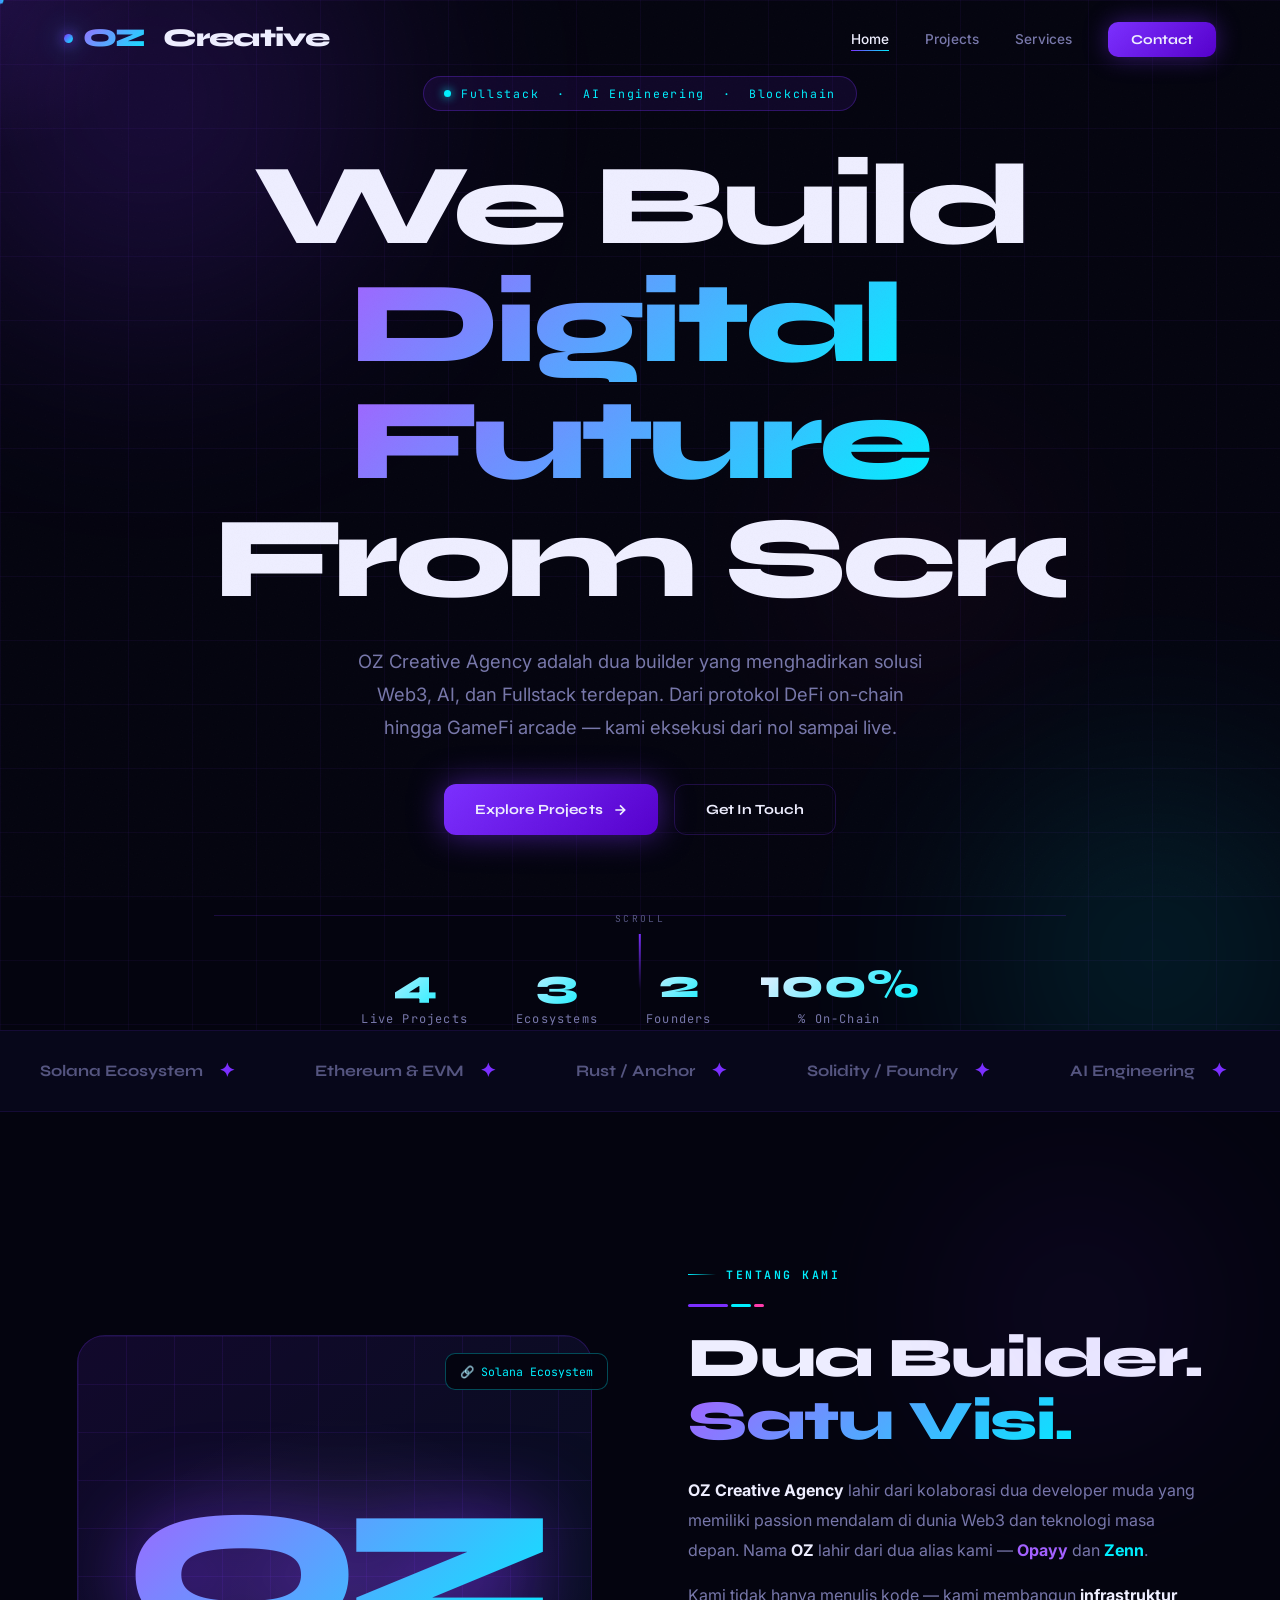
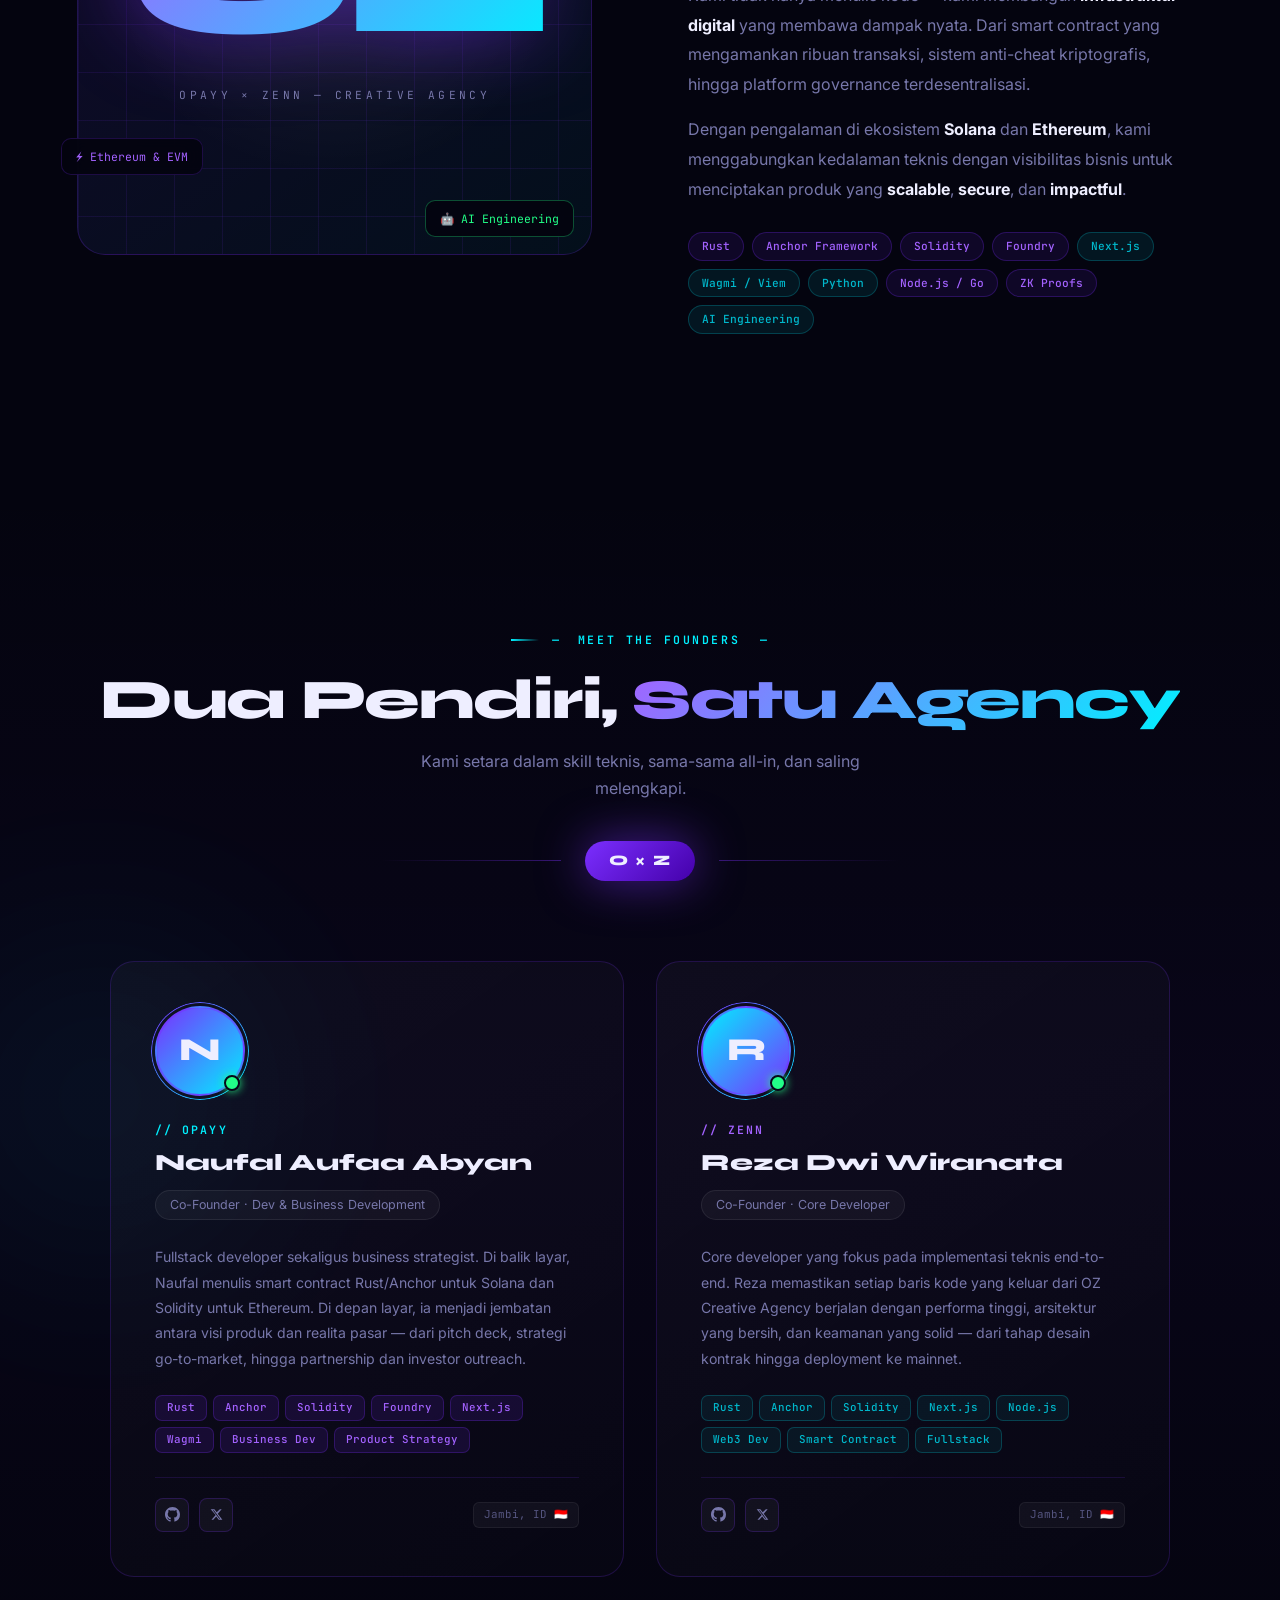
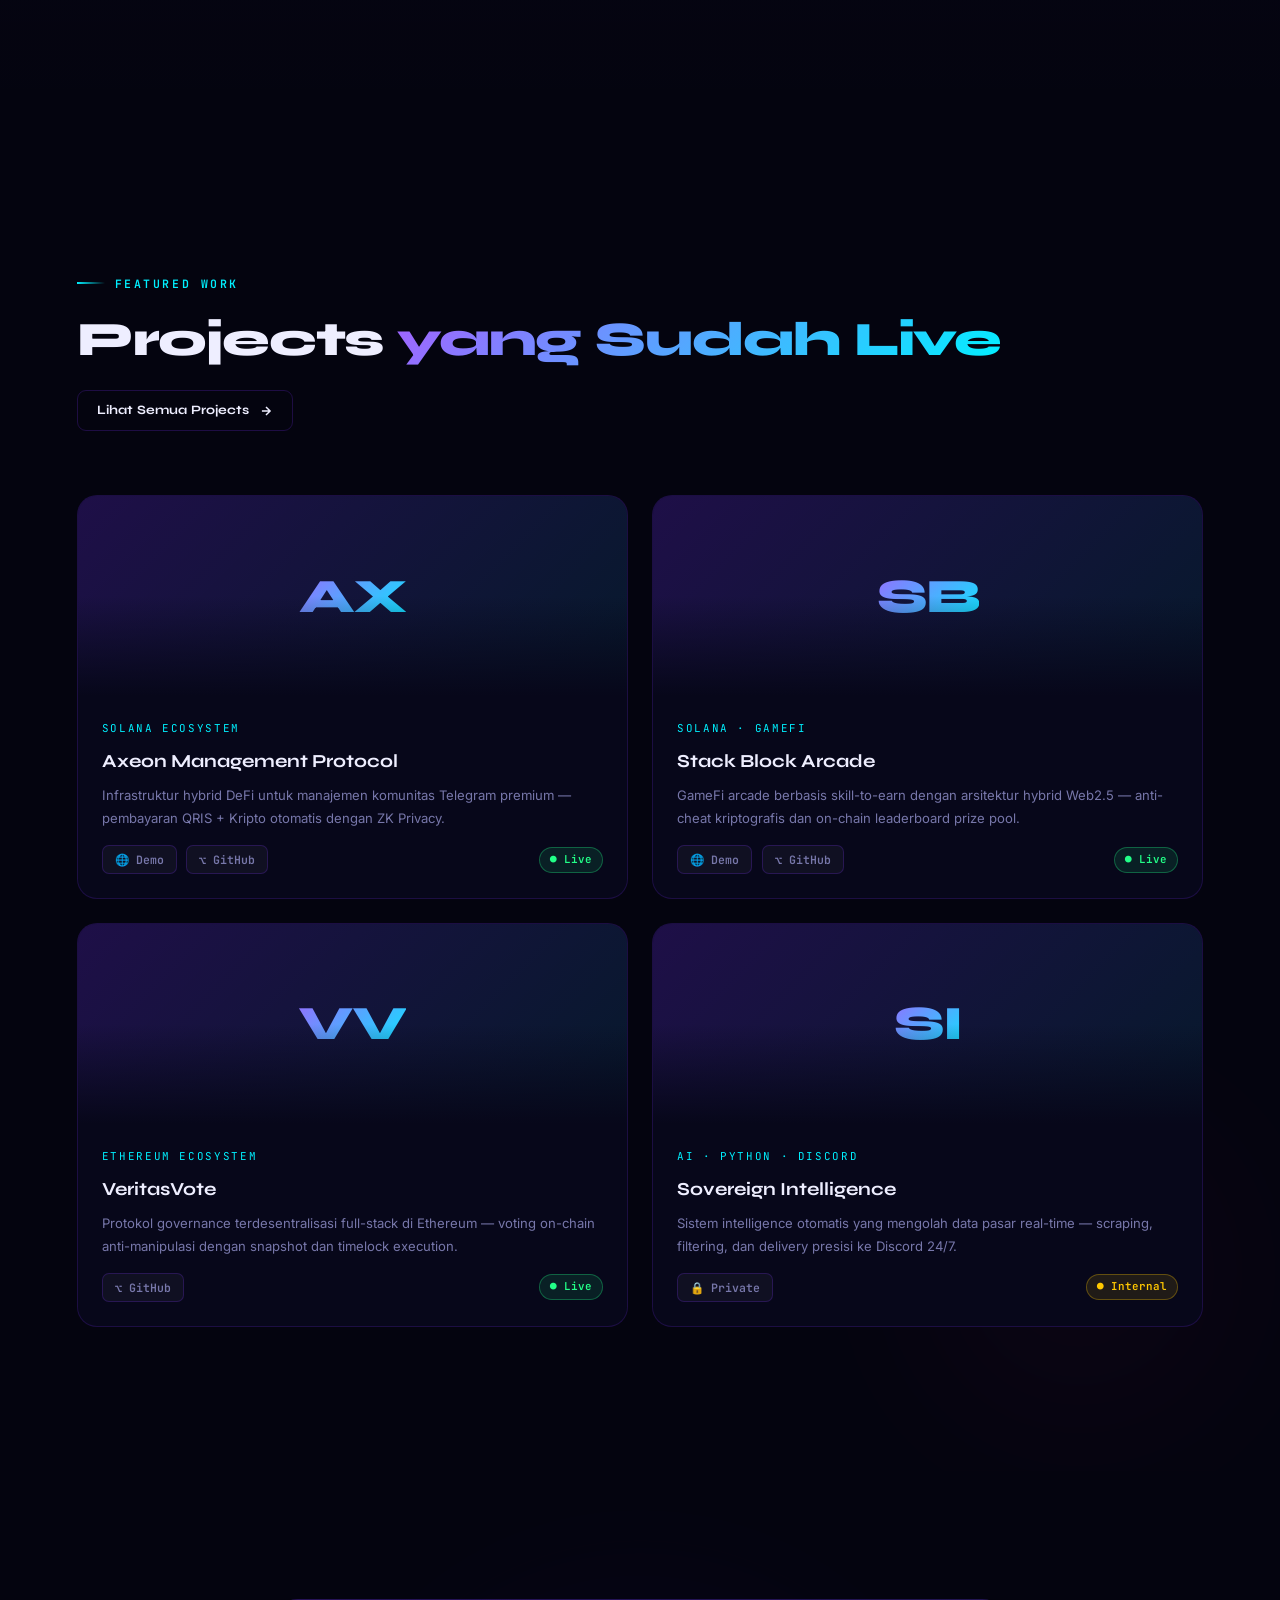
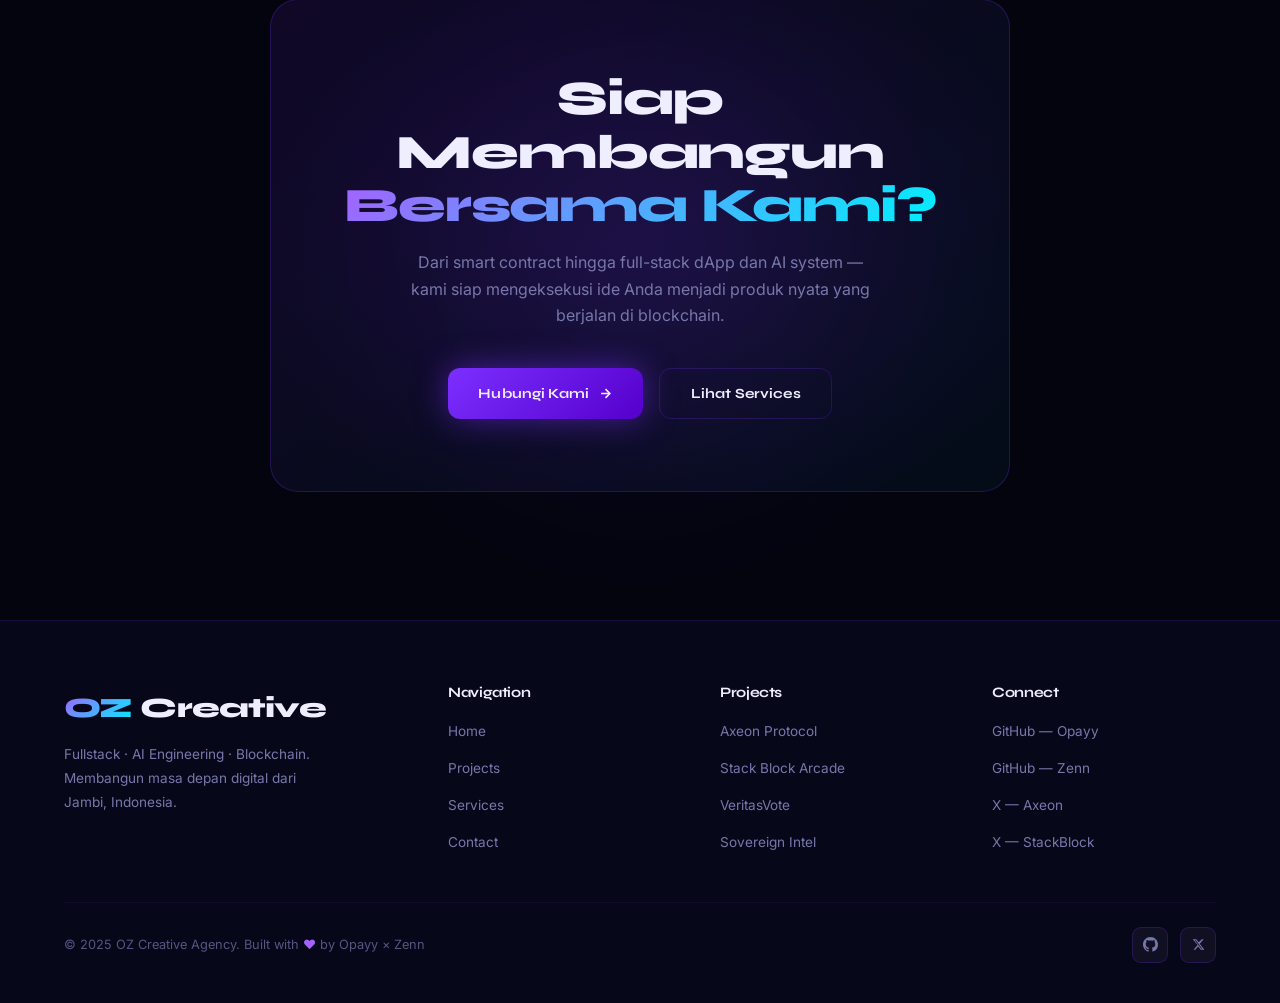
==== index.html @ 5b865c1e "First commit" ====
<!DOCTYPE html>
<html lang="id">
<head>
<meta charset="UTF-8"/>
<meta name="viewport" content="width=device-width,initial-scale=1"/>
<title>OZ Creative Agency — Fullstack · AI · Blockchain</title>
<link rel="stylesheet" href="style.css"/>
<style>
/* ═══ HERO ══════════════════════════════════════════════════ */
#hero{
  min-height:100vh;display:flex;flex-direction:column;
  align-items:center;justify-content:center;text-align:center;
  position:relative;overflow:hidden;padding-top:var(--nav-h)
}
#c-hero{position:absolute;inset:0;width:100%;height:100%;z-index:0}

.hero-eyebrow{
  display:inline-flex;align-items:center;gap:10px;
  padding:7px 20px;background:rgba(123,47,255,.1);
  border:1px solid rgba(123,47,255,.3);border-radius:100px;
  font-family:'JetBrains Mono',monospace;font-size:.72rem;color:var(--cyan);
  letter-spacing:.15em;margin-bottom:2.25rem;
  animation:fadeSlideDown .9s ease both
}
.ey-dot{width:7px;height:7px;border-radius:50%;background:var(--cyan);box-shadow:0 0 10px var(--cyan);animation:dotPulse 2s infinite}

.hero-content{position:relative;z-index:2;max-width:900px;padding:0 1.5rem}

.hero-h1{
  font-size:clamp(3.2rem,9vw,7.5rem);font-weight:800;line-height:1.02;
  letter-spacing:-.04em;margin-bottom:1.75rem
}
.h1-line{overflow:hidden;display:block}
.h1-word{display:inline-block;animation:wordUp .85s cubic-bezier(.22,1,.36,1) both}
.h1-word.d1{animation-delay:.05s}.h1-word.d2{animation-delay:.15s}
.h1-word.d3{animation-delay:.25s}.h1-word.d4{animation-delay:.35s}
.h1-word.d5{animation-delay:.45s}
@keyframes wordUp{from{transform:translateY(110%);opacity:0}to{transform:translateY(0);opacity:1}}
@keyframes fadeSlideDown{from{opacity:0;transform:translateY(-18px)}to{opacity:1;transform:translateY(0)}}

.hero-sub{
  font-size:clamp(.95rem,2vw,1.15rem);color:var(--muted);
  max-width:580px;margin:0 auto 2.5rem;line-height:1.8;
  animation:fadeUp .9s .55s ease both
}
@keyframes fadeUp{from{opacity:0;transform:translateY(20px)}to{opacity:1;transform:translateY(0)}}

.hero-actions{
  display:flex;gap:1rem;justify-content:center;flex-wrap:wrap;
  animation:fadeUp .9s .7s ease both
}

.hero-stats{
  display:flex;gap:3rem;justify-content:center;margin-top:5rem;
  padding-top:3rem;border-top:1px solid rgba(123,47,255,.2);
  animation:fadeUp .9s .85s ease both;flex-wrap:wrap
}
.hstat-n{
  font-family:'Syne',sans-serif;font-size:2.5rem;font-weight:800;
  background:linear-gradient(135deg,var(--white),var(--cyan));
  -webkit-background-clip:text;-webkit-text-fill-color:transparent;background-clip:text;
  display:block;line-height:1
}
.hstat-l{font-size:.75rem;color:var(--muted);font-family:'JetBrains Mono',monospace;letter-spacing:.1em;margin-top:.25rem}

.scroll-line{
  position:absolute;bottom:2.5rem;left:50%;transform:translateX(-50%);
  z-index:2;animation:scrollBounce 2.5s ease-in-out infinite
}
.scroll-line::before{
  content:'SCROLL';font-family:'JetBrains Mono',monospace;font-size:.6rem;
  color:var(--muted2);letter-spacing:.25em;display:block;text-align:center;margin-bottom:.5rem
}
.scroll-line span{display:block;width:1.5px;height:56px;background:linear-gradient(to bottom,var(--violet),transparent);margin:0 auto}
@keyframes scrollBounce{0%,100%{opacity:1;transform:translateX(-50%) translateY(0)}50%{opacity:.5;transform:translateX(-50%) translateY(10px)}}

/* ═══ MARQUEE ════════════════════════════════════════════════ */
#marquee{padding:1.5rem 0;overflow:hidden;border-top:1px solid rgba(123,47,255,.12);border-bottom:1px solid rgba(123,47,255,.12);background:var(--bg2)}
.marquee-track{display:flex;gap:0;width:max-content;animation:marqueeScroll 28s linear infinite}
.marquee-item{
  display:flex;align-items:center;gap:1rem;padding:0 2.5rem;
  font-family:'Syne',sans-serif;font-weight:700;font-size:1rem;
  color:var(--muted2);white-space:nowrap;transition:color .3s
}
.marquee-item:hover{color:var(--white)}
.marquee-sep{color:var(--violet);font-size:1.2rem}
@keyframes marqueeScroll{to{transform:translateX(-50%)}}

/* ═══ ABOUT ══════════════════════════════════════════════════ */
#about{padding:9rem 6%;position:relative;overflow:hidden}
.about-grid{display:grid;grid-template-columns:1fr 1fr;gap:6rem;align-items:center}

.about-visual-wrap{position:relative;height:520px}
.about-card-3d{
  width:100%;height:100%;border-radius:28px;
  background:linear-gradient(145deg,rgba(123,47,255,.12),rgba(0,240,255,.05));
  border:1px solid var(--glass-b);position:relative;overflow:hidden;
  transition:transform .08s linear;will-change:transform;
  display:flex;align-items:center;justify-content:center;flex-direction:column;gap:1.5rem
}
.ac3-grid{
  position:absolute;inset:0;
  background-image:linear-gradient(rgba(123,47,255,.1) 1px,transparent 1px),linear-gradient(90deg,rgba(123,47,255,.1) 1px,transparent 1px);
  background-size:48px 48px
}
.ac3-glare{
  position:absolute;inset:0;background:radial-gradient(ellipse 60% 50% at var(--mx,50%) var(--my,50%),rgba(255,255,255,.06),transparent 70%);
  transition:background .05s;pointer-events:none
}
.ac3-oz{
  font-family:'Syne',sans-serif;font-weight:800;
  font-size:clamp(7rem,14vw,11rem);letter-spacing:-.06em;line-height:1;
  background:linear-gradient(135deg,var(--violet-light),var(--cyan));
  -webkit-background-clip:text;-webkit-text-fill-color:transparent;background-clip:text;
  filter:drop-shadow(0 0 40px rgba(123,47,255,.6));
  animation:ozGlow 4s ease-in-out infinite;position:relative;z-index:1
}
@keyframes ozGlow{0%,100%{filter:drop-shadow(0 0 30px rgba(123,47,255,.5))}50%{filter:drop-shadow(0 0 60px rgba(0,240,255,.7))}}
.ac3-tag{
  font-family:'JetBrains Mono',monospace;font-size:.7rem;
  color:var(--muted);letter-spacing:.3em;text-transform:uppercase;z-index:1
}
.fl-badge{
  position:absolute;padding:8px 14px;border-radius:10px;
  background:rgba(4,4,15,.9);border:1px solid var(--glass-b);
  font-family:'JetBrains Mono',monospace;font-size:.72rem;
  white-space:nowrap;backdrop-filter:blur(10px)
}
.fl-badge.b1{top:18px;right:-16px;color:var(--cyan);border-color:rgba(0,240,255,.3);animation:fl 5s ease-in-out infinite}
.fl-badge.b2{bottom:80px;left:-16px;color:var(--violet-light);animation:fl 5s 1.5s ease-in-out infinite}
.fl-badge.b3{bottom:18px;right:18px;color:#22ff88;border-color:rgba(34,255,136,.3);animation:fl 5s .75s ease-in-out infinite}
@keyframes fl{0%,100%{transform:translateY(0)}50%{transform:translateY(-12px)}}

.about-text .about-accent{
  display:flex;gap:3px;margin-bottom:1.25rem
}
.about-accent span{display:block;height:3px;border-radius:2px}
.about-accent span:nth-child(1){width:40px;background:var(--violet)}
.about-accent span:nth-child(2){width:20px;background:var(--cyan)}
.about-accent span:nth-child(3){width:10px;background:var(--pink)}

.about-text h2{font-size:clamp(2.2rem,4.5vw,3.5rem);font-weight:800;margin-bottom:1.5rem}
.about-text p{color:var(--muted);line-height:1.85;margin-bottom:1rem}
.about-text p strong{color:var(--white)}
.about-stack{display:flex;flex-wrap:wrap;gap:8px;margin-top:1.75rem}

/* ═══ FOUNDERS ══════════════════════════════════════════════ */
#founders{
  padding:9rem 6%;background:linear-gradient(180deg,transparent,rgba(123,47,255,.04),transparent);
  position:relative;overflow:hidden
}
.founders-head{text-align:center;margin-bottom:5rem}
.founders-head h2{font-size:clamp(2.2rem,4.5vw,3.5rem);font-weight:800;margin-bottom:1rem}
.founders-head p{color:var(--muted);max-width:480px;margin:0 auto}
.oz-divider{
  display:flex;align-items:center;gap:1.5rem;justify-content:center;margin:2.5rem 0
}
.oz-line{flex:1;max-width:180px;height:1px;background:linear-gradient(90deg,transparent,rgba(123,47,255,.4))}
.oz-line.r{background:linear-gradient(90deg,rgba(123,47,255,.4),transparent)}
.oz-pill{
  padding:8px 24px;border-radius:100px;
  background:linear-gradient(135deg,var(--violet),#4400aa);
  font-family:'Syne',sans-serif;font-weight:800;font-size:.9rem;
  letter-spacing:.12em;box-shadow:var(--glow-v)
}

.founders-grid{display:grid;grid-template-columns:1fr 1fr;gap:2rem;max-width:1060px;margin:0 auto}

.fc{
  border-radius:24px;padding:2.75rem;position:relative;overflow:hidden;
  background:linear-gradient(145deg,rgba(255,255,255,.03),rgba(255,255,255,.01));
  border:1px solid rgba(123,47,255,.2);transition:all .5s cubic-bezier(.22,1,.36,1)
}
.fc::before{
  content:'';position:absolute;inset:0;
  background:linear-gradient(135deg,rgba(123,47,255,.12),transparent 60%);
  opacity:0;transition:opacity .5s
}
.fc:hover::before{opacity:1}
.fc:hover{border-color:var(--violet-light);transform:translateY(-8px);box-shadow:var(--glow-v),0 24px 60px rgba(0,0,0,.4)}
.fc.c2::before{background:linear-gradient(135deg,rgba(0,240,255,.08),transparent 60%)}
.fc.c2:hover{border-color:var(--cyan);box-shadow:var(--glow-c),0 24px 60px rgba(0,0,0,.4)}

/* PHOTO SLOT */
.fc-photo{
  width:90px;height:90px;border-radius:50%;margin-bottom:1.5rem;
  position:relative;flex-shrink:0
}
.fc-photo img{
  width:100%;height:100%;object-fit:cover;border-radius:50%;
  border:2.5px solid rgba(123,47,255,.5);display:block
}
.fc-photo-fallback{
  width:100%;height:100%;border-radius:50%;
  background:linear-gradient(135deg,var(--violet),var(--cyan));
  display:flex;align-items:center;justify-content:center;
  font-family:'Syne',sans-serif;font-size:2rem;font-weight:800;
  border:2.5px solid rgba(123,47,255,.5)
}
.fc.c2 .fc-photo-fallback{background:linear-gradient(135deg,var(--cyan),var(--violet))}
.fc-photo-ring{
  position:absolute;inset:-4px;border-radius:50%;
  border:1.5px solid transparent;
  background:linear-gradient(135deg,var(--violet),var(--cyan)) border-box;
  -webkit-mask:linear-gradient(#fff 0 0) padding-box,linear-gradient(#fff 0 0);
  -webkit-mask-composite:destination-out;mask-composite:exclude;
  animation:ringRotate 4s linear infinite
}
@keyframes ringRotate{to{transform:rotate(360deg)}}
.fc-online{
  position:absolute;bottom:5px;right:5px;width:16px;height:16px;
  border-radius:50%;background:#22ff88;border:2.5px solid var(--bg2);
  box-shadow:0 0 10px #22ff88
}

.fc-handle{
  font-family:'JetBrains Mono',monospace;font-size:.72rem;font-weight:600;
  color:var(--cyan);letter-spacing:.18em;text-transform:uppercase;margin-bottom:.3rem
}
.fc.c2 .fc-handle{color:var(--violet-light)}
.fc-name{font-family:'Syne',sans-serif;font-weight:800;font-size:1.45rem;margin-bottom:.5rem}
.fc-role{
  display:inline-block;font-size:.78rem;color:var(--muted);
  padding:4px 14px;background:rgba(255,255,255,.04);
  border:1px solid rgba(255,255,255,.08);border-radius:100px;margin-bottom:1.5rem
}
.fc-bio{color:var(--muted);font-size:.88rem;line-height:1.8;margin-bottom:1.5rem}

.fc-skills{display:flex;flex-wrap:wrap;gap:6px;margin-bottom:1.5rem}
.fskill{
  padding:3px 11px;border-radius:7px;
  font-family:'JetBrains Mono',monospace;font-size:.68rem;font-weight:500;
  background:rgba(123,47,255,.12);border:1px solid rgba(123,47,255,.25);color:var(--violet-light)
}
.fc.c2 .fskill{background:rgba(0,240,255,.06);border-color:rgba(0,240,255,.2);color:var(--cyan-dim)}

.fc-hr{height:1px;background:rgba(123,47,255,.15);margin:.25rem 0 1.25rem}
.fc-footer{display:flex;justify-content:space-between;align-items:center}
.fc-socials{display:flex;gap:.65rem}
.fc-soc{
  width:34px;height:34px;border-radius:8px;
  display:flex;align-items:center;justify-content:center;
  background:var(--glass);border:1px solid var(--glass-b);
  color:var(--muted);text-decoration:none;transition:all .3s
}
.fc-soc:hover{color:var(--cyan);border-color:rgba(0,240,255,.4);box-shadow:0 0 14px rgba(0,240,255,.3)}
.fc-tag{
  font-family:'JetBrains Mono',monospace;font-size:.68rem;color:var(--muted2);
  padding:3px 10px;background:var(--glass);border-radius:6px;border:1px solid rgba(255,255,255,.06)
}

/* ═══ MINI PROJECT PREVIEW ═══════════════════════════════════ */
#projects-preview{padding:9rem 6%;position:relative;overflow:hidden}
.pp-head{display:flex;justify-content:space-between;align-items:flex-end;margin-bottom:4rem;flex-wrap:wrap;gap:1.5rem}
.pp-head h2{font-size:clamp(2rem,4vw,3rem);font-weight:800}

.pp-grid{display:grid;grid-template-columns:repeat(2,1fr);gap:1.5rem}
.pp-card{
  border-radius:20px;padding:0;overflow:hidden;position:relative;
  border:1px solid rgba(123,47,255,.18);
  transition:all .45s cubic-bezier(.22,1,.36,1);cursor:pointer;
  background:var(--bg2)
}
.pp-card:hover{border-color:var(--violet-light);transform:translateY(-6px);box-shadow:var(--glow-v),0 20px 50px rgba(0,0,0,.5)}
.pp-img{
  height:200px;background:linear-gradient(135deg,rgba(123,47,255,.2),rgba(0,240,255,.08));
  display:flex;align-items:center;justify-content:center;overflow:hidden;position:relative
}
.pp-img img{width:100%;height:100%;object-fit:cover;transition:transform .6s ease}
.pp-card:hover .pp-img img{transform:scale(1.06)}
.pp-img-fallback{
  font-family:'Syne',sans-serif;font-size:3rem;font-weight:800;
  background:linear-gradient(135deg,var(--violet-light),var(--cyan));
  -webkit-background-clip:text;-webkit-text-fill-color:transparent;background-clip:text;
  letter-spacing:-.04em
}
.pp-img-overlay{
  position:absolute;inset:0;
  background:linear-gradient(to bottom,transparent 50%,var(--bg2));
  pointer-events:none
}
.pp-body{padding:1.5rem}
.pp-eco{
  font-family:'JetBrains Mono',monospace;font-size:.68rem;color:var(--cyan);
  letter-spacing:.15em;text-transform:uppercase;margin-bottom:.5rem
}
.pp-title{font-family:'Syne',sans-serif;font-weight:700;font-size:1.15rem;margin-bottom:.5rem}
.pp-desc{color:var(--muted);font-size:.82rem;line-height:1.7;margin-bottom:1rem}
.pp-foot{display:flex;justify-content:space-between;align-items:center}
.pp-links{display:flex;gap:.6rem}
.pp-link{
  padding:4px 12px;border-radius:7px;font-size:.72rem;font-weight:600;
  font-family:'JetBrains Mono',monospace;text-decoration:none;
  background:var(--glass);border:1px solid var(--glass-b);color:var(--muted);
  transition:all .3s;display:flex;align-items:center;gap:5px
}
.pp-link:hover{color:var(--cyan);border-color:rgba(0,240,255,.35)}
.pp-status{
  padding:3px 10px;border-radius:100px;font-size:.68rem;font-weight:600;
  font-family:'JetBrains Mono',monospace
}
.pp-status.live{background:rgba(34,255,136,.1);border:1px solid rgba(34,255,136,.3);color:#22ff88}
.pp-status.dev{background:rgba(255,200,0,.1);border:1px solid rgba(255,200,0,.3);color:#ffc800}

/* ═══ CTA STRIP ══════════════════════════════════════════════ */
#cta{padding:8rem 6%;text-align:center;position:relative;overflow:hidden}
.cta-box{
  max-width:740px;margin:0 auto;padding:4.5rem 3.5rem;border-radius:28px;
  background:linear-gradient(145deg,rgba(123,47,255,.1),rgba(0,240,255,.04));
  border:1px solid rgba(123,47,255,.25);position:relative;overflow:hidden
}
.cta-box::before{
  content:'';position:absolute;inset:0;
  background:radial-gradient(ellipse 60% 60% at 50% 50%,rgba(123,47,255,.12),transparent);
  pointer-events:none
}
.cta-box h2{font-size:clamp(2rem,4vw,3rem);font-weight:800;margin-bottom:1rem;position:relative}
.cta-box p{color:var(--muted);margin-bottom:2.5rem;position:relative;max-width:480px;margin-left:auto;margin-right:auto}
.cta-acts{display:flex;gap:1rem;justify-content:center;flex-wrap:wrap;position:relative}

@media(max-width:860px){
  .about-grid{grid-template-columns:1fr}
  .about-visual-wrap{height:300px}
  .founders-grid{grid-template-columns:1fr}
  .pp-grid{grid-template-columns:1fr}
}
@media(max-width:600px){
  .hero-stats{gap:1.5rem}
  .cta-box{padding:3rem 1.75rem}
  .pp-head{flex-direction:column;align-items:flex-start}
}
</style>
</head>
<body>
<div id="page-curtain"></div>
<div id="cursor-glow"></div>

<!-- ── NAV ─────────────────────────────────── -->
<nav id="nav">
  <a href="index.html" class="nav-logo">
    <div class="nav-logo-dot"></div>
    <span class="oz">OZ</span>&nbsp;Creative
  </a>
  <ul class="nav-links" id="navLinks">
    <li><a href="index.html" class="active">Home</a></li>
    <li><a href="projects.html">Projects</a></li>
    <li><a href="services.html">Services</a></li>
    <li><a href="contact.html" class="nav-cta">Contact</a></li>
  </ul>
  <button class="hamburger" id="hbg"><span></span><span></span><span></span></button>
</nav>

<!-- ── HERO ─────────────────────────────────── -->
<section id="hero" class="grid-bg">
  <canvas id="c-hero"></canvas>
  <div class="orb orb-v" style="width:700px;height:700px;top:-250px;left:-200px;opacity:.5;animation:orbF1 9s ease-in-out infinite"></div>
  <div class="orb orb-c" style="width:550px;height:550px;bottom:-200px;right:-150px;opacity:.4;animation:orbF2 11s ease-in-out infinite"></div>
  <div class="orb orb-p" style="width:300px;height:300px;top:40%;left:60%;opacity:.3;animation:orbF3 7s ease-in-out infinite"></div>
  <style>
    @keyframes orbF1{0%,100%{transform:translate(0,0) scale(1)}50%{transform:translate(50px,40px) scale(1.05)}}
    @keyframes orbF2{0%,100%{transform:translate(0,0) scale(1)}50%{transform:translate(-40px,50px) scale(1.07)}}
    @keyframes orbF3{0%,100%{transform:translate(0,0)}50%{transform:translate(30px,-30px)}}
  </style>

  <div class="hero-content">
    <div class="hero-eyebrow">
      <div class="ey-dot"></div>
      Fullstack &nbsp;·&nbsp; AI Engineering &nbsp;·&nbsp; Blockchain
    </div>

    <h1 class="hero-h1">
      <span class="h1-line"><span class="h1-word d1">We&nbsp;</span><span class="h1-word d2">Build</span></span>
      <span class="h1-line"><span class="h1-word d3 g-text">Digital&nbsp;</span><span class="h1-word d4 g-text">Future</span></span>
      <span class="h1-line"><span class="h1-word d5">From&nbsp;Scratch.</span></span>
    </h1>

    <p class="hero-sub">
      OZ Creative Agency adalah dua builder yang menghadirkan solusi Web3, AI, dan Fullstack terdepan.
      Dari protokol DeFi on-chain hingga GameFi arcade — kami eksekusi dari nol sampai live.
    </p>

    <div class="hero-actions">
      <a href="projects.html" class="btn btn-primary">
        <span class="btn-shine"></span>
        Explore Projects
        <svg width="16" height="16" fill="none" stroke="currentColor" stroke-width="2.5" viewBox="0 0 24 24"><path d="M5 12h14M12 5l7 7-7 7"/></svg>
      </a>
      <a href="contact.html" class="btn btn-outline">
        <span class="btn-shine"></span>
        Get In Touch
      </a>
    </div>

    <div class="hero-stats">
      <div><span class="hstat-n" data-target="4">0</span><span class="hstat-l">Live Projects</span></div>
      <div><span class="hstat-n" data-target="3">0</span><span class="hstat-l">Ecosystems</span></div>
      <div><span class="hstat-n" data-target="2">0</span><span class="hstat-l">Founders</span></div>
      <div><span class="hstat-n" data-target="100">0</span><span class="hstat-l">% On-Chain</span></div>
    </div>
  </div>

  <div class="scroll-line"><span></span></div>
</section>

<!-- ── MARQUEE ───────────────────────────────── -->
<div id="marquee">
  <div class="marquee-track" id="mqTrack">
    <span class="marquee-item">Solana Ecosystem <span class="marquee-sep">✦</span></span>
    <span class="marquee-item">Ethereum & EVM <span class="marquee-sep">✦</span></span>
    <span class="marquee-item">Rust / Anchor <span class="marquee-sep">✦</span></span>
    <span class="marquee-item">Solidity / Foundry <span class="marquee-sep">✦</span></span>
    <span class="marquee-item">AI Engineering <span class="marquee-sep">✦</span></span>
    <span class="marquee-item">Next.js / React <span class="marquee-sep">✦</span></span>
    <span class="marquee-item">DeFi Protocols <span class="marquee-sep">✦</span></span>
    <span class="marquee-item">GameFi & Web3 Gaming <span class="marquee-sep">✦</span></span>
    <span class="marquee-item">Zero-Knowledge Proofs <span class="marquee-sep">✦</span></span>
    <span class="marquee-item">Smart Contracts <span class="marquee-sep">✦</span></span>
    <span class="marquee-item">Solana Ecosystem <span class="marquee-sep">✦</span></span>
    <span class="marquee-item">Ethereum & EVM <span class="marquee-sep">✦</span></span>
    <span class="marquee-item">Rust / Anchor <span class="marquee-sep">✦</span></span>
    <span class="marquee-item">Solidity / Foundry <span class="marquee-sep">✦</span></span>
    <span class="marquee-item">AI Engineering <span class="marquee-sep">✦</span></span>
    <span class="marquee-item">Next.js / React <span class="marquee-sep">✦</span></span>
    <span class="marquee-item">DeFi Protocols <span class="marquee-sep">✦</span></span>
    <span class="marquee-item">GameFi & Web3 Gaming <span class="marquee-sep">✦</span></span>
    <span class="marquee-item">Zero-Knowledge Proofs <span class="marquee-sep">✦</span></span>
    <span class="marquee-item">Smart Contracts <span class="marquee-sep">✦</span></span>
  </div>
</div>

<!-- ── ABOUT ─────────────────────────────────── -->
<section id="about">
  <div class="orb orb-v" style="width:400px;height:400px;top:0;right:0;opacity:.25"></div>
  <div class="about-grid">
    <div class="about-visual-wrap sr left">
      <div class="about-card-3d" id="ac3d">
        <div class="ac3-grid"></div>
        <div class="ac3-glare" id="ac3glare"></div>
        <div class="ac3-oz">OZ</div>
        <div class="ac3-tag">Opayy &times; Zenn — Creative Agency</div>
      </div>
      <div class="fl-badge b1">🔗 Solana Ecosystem</div>
      <div class="fl-badge b2">⚡ Ethereum & EVM</div>
      <div class="fl-badge b3">🤖 AI Engineering</div>
    </div>

    <div class="about-text">
      <div class="sr up" style="transition-delay:.1s">
        <div class="label">Tentang Kami</div>
        <div class="about-accent"><span></span><span></span><span></span></div>
        <h2>Dua Builder.<br><span class="g-text">Satu Visi.</span></h2>
      </div>
      <div class="sr up" style="transition-delay:.2s">
        <p><strong>OZ Creative Agency</strong> lahir dari kolaborasi dua developer muda yang memiliki passion mendalam di dunia Web3 dan teknologi masa depan. Nama <strong>OZ</strong> lahir dari dua alias kami — <strong style="color:var(--violet-light)">Opayy</strong> dan <strong style="color:var(--cyan)">Zenn</strong>.</p>
        <p>Kami tidak hanya menulis kode — kami membangun <strong>infrastruktur digital</strong> yang membawa dampak nyata. Dari smart contract yang mengamankan ribuan transaksi, sistem anti-cheat kriptografis, hingga platform governance terdesentralisasi.</p>
        <p>Dengan pengalaman di ekosistem <strong>Solana</strong> dan <strong>Ethereum</strong>, kami menggabungkan kedalaman teknis dengan visibilitas bisnis untuk menciptakan produk yang <strong>scalable</strong>, <strong>secure</strong>, dan <strong>impactful</strong>.</p>
      </div>
      <div class="about-stack sr up" style="transition-delay:.3s">
        <span class="badge">Rust</span>
        <span class="badge">Anchor Framework</span>
        <span class="badge">Solidity</span>
        <span class="badge">Foundry</span>
        <span class="badge cyan">Next.js</span>
        <span class="badge cyan">Wagmi / Viem</span>
        <span class="badge cyan">Python</span>
        <span class="badge">Node.js / Go</span>
        <span class="badge">ZK Proofs</span>
        <span class="badge cyan">AI Engineering</span>
      </div>
    </div>
  </div>
</section>

<!-- ── FOUNDERS ───────────────────────────────── -->
<section id="founders">
  <div class="orb orb-c" style="width:500px;height:500px;top:50%;left:-150px;transform:translateY(-50%);opacity:.2"></div>
  <div class="founders-head">
    <div class="label" style="justify-content:center" ><span style="transform:scaleX(-1);display:inline-block">—</span>&nbsp;Meet The Founders&nbsp;<span>—</span></div>
    <h2 class="sr up">Dua Pendiri, <span class="g-text">Satu Agency</span></h2>
    <p class="sr up" style="transition-delay:.1s">Kami setara dalam skill teknis, sama-sama all-in, dan saling melengkapi.</p>
    <div class="oz-divider sr up" style="transition-delay:.2s">
      <div class="oz-line"></div>
      <div class="oz-pill">O × Z</div>
      <div class="oz-line r"></div>
    </div>
  </div>

  <div class="founders-grid">
    <!-- OPAYY -->
    <div class="fc sr left" style="transition-delay:.1s">
      <div class="fc-photo">
        <!-- GANTI src="foto-opayy.jpg" dengan path foto kamu -->
        <img src="foto-opayy.jpg" alt="Naufal Aufaa Abyan" onerror="this.style.display='none';this.nextElementSibling.style.display='flex'"/>
        <div class="fc-photo-fallback" style="display:none">N</div>
        <div class="fc-photo-ring"></div>
        <div class="fc-online"></div>
      </div>
      <div class="fc-handle">// Opayy</div>
      <div class="fc-name">Naufal Aufaa Abyan</div>
      <div class="fc-role">Co-Founder · Dev & Business Development</div>
      <div class="fc-bio">
        Fullstack developer sekaligus business strategist. Di balik layar, Naufal menulis smart contract Rust/Anchor untuk Solana dan Solidity untuk Ethereum. Di depan layar, ia menjadi jembatan antara visi produk dan realita pasar — dari pitch deck, strategi go-to-market, hingga partnership dan investor outreach.
      </div>
      <div class="fc-skills">
        <span class="fskill">Rust</span>
        <span class="fskill">Anchor</span>
        <span class="fskill">Solidity</span>
        <span class="fskill">Foundry</span>
        <span class="fskill">Next.js</span>
        <span class="fskill">Wagmi</span>
        <span class="fskill">Business Dev</span>
        <span class="fskill">Product Strategy</span>
      </div>
      <div class="fc-hr"></div>
      <div class="fc-footer">
        <div class="fc-socials">
          <a href="https://github.com/Opayys" target="_blank" class="fc-soc" title="GitHub">
            <svg width="15" height="15" fill="currentColor" viewBox="0 0 24 24"><path d="M12 0C5.37 0 0 5.37 0 12c0 5.31 3.435 9.795 8.205 11.385.6.105.825-.255.825-.57 0-.285-.015-1.23-.015-2.235-3.015.555-3.795-.735-4.035-1.41-.135-.345-.72-1.41-1.23-1.695-.42-.225-1.02-.78-.015-.795.945-.015 1.62.87 1.845 1.23 1.08 1.815 2.805 1.305 3.495.99.105-.78.42-1.305.765-1.605-2.67-.3-5.46-1.335-5.46-5.925 0-1.305.465-2.385 1.23-3.225-.12-.3-.54-1.53.12-3.18 0 0 1.005-.315 3.3 1.23.96-.27 1.98-.405 3-.405s2.04.135 3 .405c2.295-1.56 3.3-1.23 3.3-1.23.66 1.65.24 2.88.12 3.18.765.84 1.23 1.905 1.23 3.225 0 4.605-2.805 5.625-5.475 5.925.435.375.81 1.095.81 2.22 0 1.605-.015 2.895-.015 3.3 0 .315.225.69.825.57A12.02 12.02 0 0 0 24 12c0-6.63-5.37-12-12-12z"/></svg>
          </a>
          <a href="https://x.com/axeonprotocol" target="_blank" class="fc-soc" title="X">
            <svg width="13" height="13" fill="currentColor" viewBox="0 0 24 24"><path d="M18.244 2.25h3.308l-7.227 8.26 8.502 11.24H16.17l-4.714-6.231-5.401 6.231H2.746l7.73-8.835L1.254 2.25H8.08l4.258 5.63 5.906-5.63zm-1.161 17.52h1.833L7.084 4.126H5.117z"/></svg>
          </a>
        </div>
        <div class="fc-tag">Jambi, ID 🇮🇩</div>
      </div>
    </div>

    <!-- ZENN -->
    <div class="fc c2 sr right" style="transition-delay:.2s">
      <div class="fc-photo">
        <!-- GANTI src="foto-zenn.jpg" dengan path foto Reza -->
        <img src="foto-zenn.jpg" alt="Reza Dwi Wiranata" onerror="this.style.display='none';this.nextElementSibling.style.display='flex'"/>
        <div class="fc-photo-fallback" style="display:none">R</div>
        <div class="fc-photo-ring" style="animation-direction:reverse"></div>
        <div class="fc-online"></div>
      </div>
      <div class="fc-handle">// Zenn</div>
      <div class="fc-name">Reza Dwi Wiranata</div>
      <div class="fc-role">Co-Founder · Core Developer</div>
      <div class="fc-bio">
        Core developer yang fokus pada implementasi teknis end-to-end. Reza memastikan setiap baris kode yang keluar dari OZ Creative Agency berjalan dengan performa tinggi, arsitektur yang bersih, dan keamanan yang solid — dari tahap desain kontrak hingga deployment ke mainnet.
      </div>
      <div class="fc-skills">
        <span class="fskill">Rust</span>
        <span class="fskill">Anchor</span>
        <span class="fskill">Solidity</span>
        <span class="fskill">Next.js</span>
        <span class="fskill">Node.js</span>
        <span class="fskill">Web3 Dev</span>
        <span class="fskill">Smart Contract</span>
        <span class="fskill">Fullstack</span>
      </div>
      <div class="fc-hr"></div>
      <div class="fc-footer">
        <div class="fc-socials">
          <a href="https://github.com/GodZenn" target="_blank" class="fc-soc" title="GitHub">
            <svg width="15" height="15" fill="currentColor" viewBox="0 0 24 24"><path d="M12 0C5.37 0 0 5.37 0 12c0 5.31 3.435 9.795 8.205 11.385.6.105.825-.255.825-.57 0-.285-.015-1.23-.015-2.235-3.015.555-3.795-.735-4.035-1.41-.135-.345-.72-1.41-1.23-1.695-.42-.225-1.02-.78-.015-.795.945-.015 1.62.87 1.845 1.23 1.08 1.815 2.805 1.305 3.495.99.105-.78.42-1.305.765-1.605-2.67-.3-5.46-1.335-5.46-5.925 0-1.305.465-2.385 1.23-3.225-.12-.3-.54-1.53.12-3.18 0 0 1.005-.315 3.3 1.23.96-.27 1.98-.405 3-.405s2.04.135 3 .405c2.295-1.56 3.3-1.23 3.3-1.23.66 1.65.24 2.88.12 3.18.765.84 1.23 1.905 1.23 3.225 0 4.605-2.805 5.625-5.475 5.925.435.375.81 1.095.81 2.22 0 1.605-.015 2.895-.015 3.3 0 .315.225.69.825.57A12.02 12.02 0 0 0 24 12c0-6.63-5.37-12-12-12z"/></svg>
          </a>
          <a href="https://x.com/stackyourblock" target="_blank" class="fc-soc" title="X">
            <svg width="13" height="13" fill="currentColor" viewBox="0 0 24 24"><path d="M18.244 2.25h3.308l-7.227 8.26 8.502 11.24H16.17l-4.714-6.231-5.401 6.231H2.746l7.73-8.835L1.254 2.25H8.08l4.258 5.63 5.906-5.63zm-1.161 17.52h1.833L7.084 4.126H5.117z"/></svg>
          </a>
        </div>
        <div class="fc-tag">Jambi, ID 🇮🇩</div>
      </div>
    </div>
  </div>
</section>

<!-- ── MINI PROJECT PREVIEW ───────────────────── -->
<section id="projects-preview">
  <div class="orb orb-p" style="width:400px;height:400px;bottom:0;right:0;opacity:.2"></div>
  <div class="pp-head">
    <div>
      <div class="label">Featured Work</div>
      <h2 class="sr up">Projects <span class="g-text">yang Sudah Live</span></h2>
    </div>
    <a href="projects.html" class="btn btn-outline btn-sm sr right">
      <span class="btn-shine"></span>
      Lihat Semua Projects
      <svg width="14" height="14" fill="none" stroke="currentColor" stroke-width="2.5" viewBox="0 0 24 24"><path d="M5 12h14M12 5l7 7-7 7"/></svg>
    </a>
  </div>

  <div class="pp-grid">
    <!-- AXEON -->
    <div class="pp-card sr up" style="transition-delay:.05s" onclick="location.href='projects.html'">
      <div class="pp-img">
        <!-- GANTI src="img-axeon.jpg" -->
        <img src="img-axeon.jpg" alt="Axeon Protocol" onerror="this.style.display='none'"/>
        <div class="pp-img-fallback">AX</div>
        <div class="pp-img-overlay"></div>
      </div>
      <div class="pp-body">
        <div class="pp-eco">Solana Ecosystem</div>
        <div class="pp-title">Axeon Management Protocol</div>
        <div class="pp-desc">Infrastruktur hybrid DeFi untuk manajemen komunitas Telegram premium — pembayaran QRIS + Kripto otomatis dengan ZK Privacy.</div>
        <div class="pp-foot">
          <div class="pp-links">
            <a href="https://axeon-protocol.vercel.app/" target="_blank" class="pp-link" onclick="event.stopPropagation()">🌐 Demo</a>
            <a href="https://github.com/Opayys/Axeon-Management-Protocol" target="_blank" class="pp-link" onclick="event.stopPropagation()">⌥ GitHub</a>
          </div>
          <div class="pp-status live">● Live</div>
        </div>
      </div>
    </div>

    <!-- STACK BLOCK -->
    <div class="pp-card sr up" style="transition-delay:.1s" onclick="location.href='projects.html'">
      <div class="pp-img">
        <img src="img-stackblock.jpg" alt="Stack Block Arcade" onerror="this.style.display='none'"/>
        <div class="pp-img-fallback">SB</div>
        <div class="pp-img-overlay"></div>
      </div>
      <div class="pp-body">
        <div class="pp-eco">Solana · GameFi</div>
        <div class="pp-title">Stack Block Arcade</div>
        <div class="pp-desc">GameFi arcade berbasis skill-to-earn dengan arsitektur hybrid Web2.5 — anti-cheat kriptografis dan on-chain leaderboard prize pool.</div>
        <div class="pp-foot">
          <div class="pp-links">
            <a href="https://stack-block-arcade-ten.vercel.app/" target="_blank" class="pp-link" onclick="event.stopPropagation()">🌐 Demo</a>
            <a href="https://github.com/GodZenn/Stack-Block-Arcade-V2" target="_blank" class="pp-link" onclick="event.stopPropagation()">⌥ GitHub</a>
          </div>
          <div class="pp-status live">● Live</div>
        </div>
      </div>
    </div>

    <!-- VERITAS VOTE -->
    <div class="pp-card sr up" style="transition-delay:.15s" onclick="location.href='projects.html'">
      <div class="pp-img">
        <img src="img-veritas.jpg" alt="VeritasVote" onerror="this.style.display='none'"/>
        <div class="pp-img-fallback">VV</div>
        <div class="pp-img-overlay"></div>
      </div>
      <div class="pp-body">
        <div class="pp-eco">Ethereum Ecosystem</div>
        <div class="pp-title">VeritasVote</div>
        <div class="pp-desc">Protokol governance terdesentralisasi full-stack di Ethereum — voting on-chain anti-manipulasi dengan snapshot dan timelock execution.</div>
        <div class="pp-foot">
          <div class="pp-links">
            <a href="https://github.com/Opayys/VeritasVote" target="_blank" class="pp-link" onclick="event.stopPropagation()">⌥ GitHub</a>
          </div>
          <div class="pp-status live">● Live</div>
        </div>
      </div>
    </div>

    <!-- SOVEREIGN -->
    <div class="pp-card sr up" style="transition-delay:.2s" onclick="location.href='projects.html'">
      <div class="pp-img">
        <img src="img-sovereign.jpg" alt="Sovereign Intelligence" onerror="this.style.display='none'"/>
        <div class="pp-img-fallback">SI</div>
        <div class="pp-img-overlay"></div>
      </div>
      <div class="pp-body">
        <div class="pp-eco">AI · Python · Discord</div>
        <div class="pp-title">Sovereign Intelligence</div>
        <div class="pp-desc">Sistem intelligence otomatis yang mengolah data pasar real-time — scraping, filtering, dan delivery presisi ke Discord 24/7.</div>
        <div class="pp-foot">
          <div class="pp-links">
            <a href="#" class="pp-link" onclick="event.stopPropagation()">🔒 Private</a>
          </div>
          <div class="pp-status dev">● Internal</div>
        </div>
      </div>
    </div>
  </div>
</section>

<!-- ── CTA ───────────────────────────────────── -->
<section id="cta">
  <div class="orb orb-v" style="width:600px;height:600px;top:50%;left:50%;transform:translate(-50%,-50%);opacity:.2"></div>
  <div class="cta-box sr scale">
    <h2>Siap Membangun <span class="g-text">Bersama Kami?</span></h2>
    <p>Dari smart contract hingga full-stack dApp dan AI system — kami siap mengeksekusi ide Anda menjadi produk nyata yang berjalan di blockchain.</p>
    <div class="cta-acts">
      <a href="contact.html" class="btn btn-primary"><span class="btn-shine"></span>Hubungi Kami <svg width="15" height="15" fill="none" stroke="currentColor" stroke-width="2.5" viewBox="0 0 24 24"><path d="M5 12h14M12 5l7 7-7 7"/></svg></a>
      <a href="services.html" class="btn btn-outline"><span class="btn-shine"></span>Lihat Services</a>
    </div>
  </div>
</section>

<!-- ── FOOTER ────────────────────────────────── -->
<footer>
  <div class="footer-inner">
    <div class="footer-brand">
      <div class="fl"><span class="g-text">OZ</span> Creative</div>
      <p>Fullstack · AI Engineering · Blockchain. Membangun masa depan digital dari Jambi, Indonesia.</p>
    </div>
    <div class="footer-col">
      <h4>Navigation</h4>
      <ul>
        <li><a href="index.html">Home</a></li>
        <li><a href="projects.html">Projects</a></li>
        <li><a href="services.html">Services</a></li>
        <li><a href="contact.html">Contact</a></li>
      </ul>
    </div>
    <div class="footer-col">
      <h4>Projects</h4>
      <ul>
        <li><a href="https://axeon-protocol.vercel.app/" target="_blank">Axeon Protocol</a></li>
        <li><a href="https://stack-block-arcade-ten.vercel.app/" target="_blank">Stack Block Arcade</a></li>
        <li><a href="https://github.com/Opayys/VeritasVote" target="_blank">VeritasVote</a></li>
        <li><a href="#">Sovereign Intel</a></li>
      </ul>
    </div>
    <div class="footer-col">
      <h4>Connect</h4>
      <ul>
        <li><a href="https://github.com/Opayys" target="_blank">GitHub — Opayy</a></li>
        <li><a href="https://github.com/GodZenn" target="_blank">GitHub — Zenn</a></li>
        <li><a href="https://x.com/axeonprotocol" target="_blank">X — Axeon</a></li>
        <li><a href="https://x.com/stackyourblock" target="_blank">X — StackBlock</a></li>
      </ul>
    </div>
  </div>
  <div class="footer-bottom">
    <p class="footer-copy">© 2025 OZ Creative Agency. Built with <span>♥</span> by Opayy × Zenn</p>
    <div class="footer-socials">
      <a href="https://github.com/Opayys" target="_blank" class="fsoc">
        <svg width="15" height="15" fill="currentColor" viewBox="0 0 24 24"><path d="M12 0C5.37 0 0 5.37 0 12c0 5.31 3.435 9.795 8.205 11.385.6.105.825-.255.825-.57 0-.285-.015-1.23-.015-2.235-3.015.555-3.795-.735-4.035-1.41-.135-.345-.72-1.41-1.23-1.695-.42-.225-1.02-.78-.015-.795.945-.015 1.62.87 1.845 1.23 1.08 1.815 2.805 1.305 3.495.99.105-.78.42-1.305.765-1.605-2.67-.3-5.46-1.335-5.46-5.925 0-1.305.465-2.385 1.23-3.225-.12-.3-.54-1.53.12-3.18 0 0 1.005-.315 3.3 1.23.96-.27 1.98-.405 3-.405s2.04.135 3 .405c2.295-1.56 3.3-1.23 3.3-1.23.66 1.65.24 2.88.12 3.18.765.84 1.23 1.905 1.23 3.225 0 4.605-2.805 5.625-5.475 5.925.435.375.81 1.095.81 2.22 0 1.605-.015 2.895-.015 3.3 0 .315.225.69.825.57A12.02 12.02 0 0 0 24 12c0-6.63-5.37-12-12-12z"/></svg>
      </a>
      <a href="https://x.com/axeonprotocol" target="_blank" class="fsoc">
        <svg width="13" height="13" fill="currentColor" viewBox="0 0 24 24"><path d="M18.244 2.25h3.308l-7.227 8.26 8.502 11.24H16.17l-4.714-6.231-5.401 6.231H2.746l7.73-8.835L1.254 2.25H8.08l4.258 5.63 5.906-5.63zm-1.161 17.52h1.833L7.084 4.126H5.117z"/></svg>
      </a>
    </div>
  </div>
</footer>

<script>
/* CURSOR GLOW */
const cg = document.getElementById('cursor-glow');
document.addEventListener('mousemove', e => {
  cg.style.left = e.clientX + 'px';
  cg.style.top = e.clientY + 'px';
});

/* NAV SCROLL */
const nav = document.getElementById('nav');
window.addEventListener('scroll', () => nav.classList.toggle('scrolled', scrollY > 60));

/* HAMBURGER */
const hbg = document.getElementById('hbg'), nl = document.getElementById('navLinks');
hbg.addEventListener('click', () => { hbg.classList.toggle('open'); nl.classList.toggle('open'); });

/* PAGE TRANSITION */
document.querySelectorAll('a[href]').forEach(a => {
  const href = a.getAttribute('href');
  if (!href || href.startsWith('#') || href.startsWith('http') || href.startsWith('mailto')) return;
  a.addEventListener('click', e => {
    e.preventDefault();
    const el = document.createElement('div');
    el.id = 'page-curtain';
    el.style.cssText = 'position:fixed;inset:0;z-index:9999;background:#04040f;transform:scaleY(0);transform-origin:bottom;animation:curtainIn .5s cubic-bezier(.77,0,.175,1) forwards';
    document.body.appendChild(el);
    setTimeout(() => location.href = href, 480);
  });
});

/* CANVAS PARTICLES */
const cv = document.getElementById('c-hero'), cx = cv.getContext('2d');
let W, H, pts = [], mouse = {x:0, y:0};
function resize(){ W = cv.width = innerWidth; H = cv.height = innerHeight; }
addEventListener('resize', resize); resize();
class Pt {
  constructor(){ this.reset(); }
  reset(){
    this.x = Math.random()*W; this.y = Math.random()*H;
    this.vx = (Math.random()-.5)*.5; this.vy = (Math.random()-.5)*.5;
    this.r = Math.random()*1.8+.4;
    this.op = Math.random()*.6+.1;
    this.col = Math.random()>.5 ? '123,47,255' : '0,240,255';
  }
  tick(){
    this.x += this.vx; this.y += this.vy;
    const dx=mouse.x-this.x, dy=mouse.y-this.y, d=Math.hypot(dx,dy);
    if(d<140){ this.x -= dx*.025; this.y -= dy*.025; }
    if(this.x<-10||this.x>W+10||this.y<-10||this.y>H+10) this.reset();
  }
  draw(){
    cx.beginPath(); cx.arc(this.x,this.y,this.r,0,Math.PI*2);
    cx.fillStyle=`rgba(${this.col},${this.op})`; cx.fill();
  }
}
for(let i=0;i<140;i++) pts.push(new Pt());
function frame(){
  cx.clearRect(0,0,W,H);
  for(let i=0;i<pts.length;i++){
    pts[i].tick(); pts[i].draw();
    for(let j=i+1;j<pts.length;j++){
      const dx=pts[i].x-pts[j].x, dy=pts[i].y-pts[j].y, d=Math.hypot(dx,dy);
      if(d<110){
        cx.beginPath(); cx.moveTo(pts[i].x,pts[i].y); cx.lineTo(pts[j].x,pts[j].y);
        cx.strokeStyle=`rgba(123,47,255,${.18*(1-d/110)})`; cx.lineWidth=.6; cx.stroke();
      }
    }
  }
  requestAnimationFrame(frame);
}
frame();
addEventListener('mousemove', e => { mouse.x=e.clientX; mouse.y=e.clientY; });

/* 3D TILT */
const ac3 = document.getElementById('ac3d'), glare = document.getElementById('ac3glare');
if(ac3) ac3.parentElement.addEventListener('mousemove', e => {
  const r = ac3.getBoundingClientRect();
  const nx=(e.clientX-r.left)/r.width, ny=(e.clientY-r.top)/r.height;
  const rx=(ny-.5)*18, ry=(nx-.5)*-18;
  ac3.style.transform=`perspective(700px) rotateX(${rx}deg) rotateY(${ry}deg)`;
  glare.style.setProperty('--mx', (nx*100)+'%');
  glare.style.setProperty('--my', (ny*100)+'%');
});
if(ac3) ac3.parentElement.addEventListener('mouseleave', () => {
  ac3.style.transform='perspective(700px) rotateX(0) rotateY(0)';
});

/* COUNTERS */
function runCounter(el){
  const target = +el.dataset.target, dur = 1600, s = performance.now();
  function step(now){
    const p = Math.min((now-s)/dur, 1), ease = 1-Math.pow(1-p,3);
    el.textContent = Math.round(ease*target);
    if(p<1) requestAnimationFrame(step); else el.textContent = target + (target===100?'%':'');
  }
  requestAnimationFrame(step);
}

/* SCROLL REVEAL */
const srEls = document.querySelectorAll('.sr');
const io = new IntersectionObserver(entries => {
  entries.forEach(e => {
    if(e.isIntersecting){
      e.target.classList.add('visible');
      e.target.querySelectorAll('[data-target]').forEach(runCounter);
      io.unobserve(e.target);
    }
  });
}, {threshold:.12});
srEls.forEach(el => io.observe(el));
document.querySelectorAll('[data-target]').forEach(el => {
  const io2 = new IntersectionObserver(e => { if(e[0].isIntersecting){ runCounter(el); io2.disconnect(); } },{threshold:.8});
  io2.observe(el);
});
</script>
</body>
</html>
---- style.css ----
@import url('https://fonts.googleapis.com/css2?family=Syne:wght@400;500;600;700;800&family=Inter:wght@300;400;500;600;700&family=JetBrains+Mono:wght@400;500;600&display=swap');

:root {
  --bg:           #04040f;
  --bg2:          #07071a;
  --bg3:          #0a0a22;
  --violet:       #7b2fff;
  --violet-light: #a362ff;
  --violet-dim:   #3d1880;
  --cyan:         #00f0ff;
  --cyan-dim:     #00b8cc;
  --pink:         #ff3cac;
  --white:        #eeeeff;
  --muted:        #7777aa;
  --muted2:       #555580;
  --glass:        rgba(255,255,255,0.04);
  --glass2:       rgba(123,47,255,0.08);
  --glass-b:      rgba(123,47,255,0.22);
  --glass-bc:     rgba(0,240,255,0.18);
  --glow-v:       0 0 48px rgba(123,47,255,0.55);
  --glow-c:       0 0 48px rgba(0,240,255,0.45);
  --glow-p:       0 0 48px rgba(255,60,172,0.45);
  --r:            18px;
  --nav-h:        76px;
}

*,*::before,*::after{box-sizing:border-box;margin:0;padding:0}
html{scroll-behavior:smooth;font-size:16px}
body{font-family:'Inter',sans-serif;background:var(--bg);color:var(--white);overflow-x:hidden;line-height:1.65}

/* ── SCROLLBAR ── */
::-webkit-scrollbar{width:3px}
::-webkit-scrollbar-track{background:var(--bg)}
::-webkit-scrollbar-thumb{background:linear-gradient(var(--violet),var(--cyan));border-radius:2px}

/* ── SELECTION ── */
::selection{background:rgba(123,47,255,0.4);color:var(--white)}

/* ── NOISE ── */
body::after{
  content:'';position:fixed;inset:0;z-index:999;pointer-events:none;
  background-image:url("data:image/svg+xml,%3Csvg xmlns='http://www.w3.org/2000/svg' width='300' height='300'%3E%3Cfilter id='n'%3E%3CfeTurbulence type='fractalNoise' baseFrequency='0.75' numOctaves='4' stitchTiles='stitch'/%3E%3C/filter%3E%3Crect width='300' height='300' filter='url(%23n)' opacity='0.04'/%3E%3C/svg%3E");
  opacity:.5
}

/* ── NAV ── */
nav{
  position:fixed;top:0;left:0;right:0;z-index:500;height:var(--nav-h);
  display:flex;align-items:center;justify-content:space-between;padding:0 5%;
  transition:all .4s ease;
}
nav.scrolled{
  background:rgba(4,4,15,.88);backdrop-filter:blur(24px);
  border-bottom:1px solid rgba(123,47,255,.18);
  box-shadow:0 8px 40px rgba(0,0,0,.4);
}
.nav-logo{
  font-family:'Syne',sans-serif;font-weight:800;font-size:1.6rem;
  text-decoration:none;color:var(--white);letter-spacing:-.03em;
  display:flex;align-items:center;gap:10px
}
.nav-logo .oz{background:linear-gradient(135deg,var(--violet-light),var(--cyan));-webkit-background-clip:text;-webkit-text-fill-color:transparent;background-clip:text}
.nav-logo-dot{
  width:9px;height:9px;border-radius:50%;
  background:linear-gradient(135deg,var(--violet),var(--cyan));
  box-shadow:0 0 14px var(--violet),0 0 28px var(--cyan);
  animation:dotPulse 2.5s ease-in-out infinite;
}
@keyframes dotPulse{0%,100%{transform:scale(1);opacity:1}50%{transform:scale(1.7);opacity:.6}}

.nav-links{display:flex;gap:2.25rem;list-style:none;align-items:center}
.nav-links a{
  font-size:.85rem;font-weight:500;color:var(--muted);
  text-decoration:none;transition:color .3s;position:relative;letter-spacing:.01em
}
.nav-links a::after{
  content:'';position:absolute;bottom:-4px;left:0;right:0;
  height:1px;background:linear-gradient(90deg,var(--violet),var(--cyan));
  transform:scaleX(0);transform-origin:left;transition:transform .35s ease
}
.nav-links a:hover,
.nav-links a.active{color:var(--white)}
.nav-links a:hover::after,
.nav-links a.active::after{transform:scaleX(1)}
.nav-cta{
  padding:.55rem 1.4rem!important;
  background:linear-gradient(135deg,var(--violet),#5500cc)!important;
  border-radius:10px!important;color:var(--white)!important;
  font-family:'Syne',sans-serif!important;font-weight:700!important;
  box-shadow:0 0 24px rgba(123,47,255,.4);
  transition:all .3s!important
}
.nav-cta:hover{box-shadow:0 0 40px rgba(123,47,255,.8)!important;transform:translateY(-2px)!important}
.nav-cta::after{display:none!important}

.hamburger{display:none;flex-direction:column;gap:5px;cursor:pointer;background:none;border:none;padding:4px}
.hamburger span{display:block;width:26px;height:2px;background:var(--white);border-radius:2px;transition:all .3s}
.hamburger.open span:nth-child(1){transform:translateY(7px) rotate(45deg)}
.hamburger.open span:nth-child(2){opacity:0;transform:scaleX(0)}
.hamburger.open span:nth-child(3){transform:translateY(-7px) rotate(-45deg)}

/* ── BUTTONS ── */
.btn{
  display:inline-flex;align-items:center;gap:9px;
  padding:.8rem 1.9rem;border-radius:12px;
  font-family:'Syne',sans-serif;font-weight:700;font-size:.875rem;
  text-decoration:none;cursor:pointer;border:none;
  position:relative;overflow:hidden;transition:all .35s ease;
  letter-spacing:.01em
}
.btn .btn-shine{
  position:absolute;inset:0;
  background:linear-gradient(105deg,transparent 40%,rgba(255,255,255,.15) 50%,transparent 60%);
  transform:translateX(-100%);transition:transform .6s ease
}
.btn:hover .btn-shine{transform:translateX(100%)}
.btn-primary{background:linear-gradient(135deg,var(--violet) 0%,#5500cc 100%);color:var(--white);box-shadow:0 0 32px rgba(123,47,255,.5)}
.btn-primary:hover{transform:translateY(-3px);box-shadow:0 0 60px rgba(123,47,255,.8)}
.btn-outline{background:transparent;border:1.5px solid var(--glass-b);color:var(--white)}
.btn-outline:hover{border-color:var(--cyan);color:var(--cyan);box-shadow:var(--glow-c);transform:translateY(-3px)}
.btn-sm{padding:.55rem 1.2rem;font-size:.8rem;border-radius:9px}

/* ── GRADIENT TEXT ── */
.g-text{background:linear-gradient(135deg,var(--violet-light),var(--cyan));-webkit-background-clip:text;-webkit-text-fill-color:transparent;background-clip:text}
.g-text-warm{background:linear-gradient(135deg,var(--pink),var(--violet-light));-webkit-background-clip:text;-webkit-text-fill-color:transparent;background-clip:text}

/* ── SECTION LABEL ── */
.label{
  display:inline-flex;align-items:center;gap:10px;
  font-family:'JetBrains Mono',monospace;font-size:.72rem;font-weight:600;
  color:var(--cyan);letter-spacing:.22em;text-transform:uppercase;margin-bottom:1.25rem
}
.label::before{content:'';display:block;width:28px;height:1.5px;background:linear-gradient(90deg,var(--cyan),transparent)}

/* ── HEADINGS ── */
h1,h2,h3,h4{font-family:'Syne',sans-serif;line-height:1.12;letter-spacing:-.025em}

/* ── GLASS CARDS ── */
.card{
  background:var(--glass);border:1px solid var(--glass-b);
  border-radius:var(--r);backdrop-filter:blur(16px);
  transition:all .45s cubic-bezier(.22,1,.36,1);
}
.card:hover{
  background:rgba(123,47,255,.1);border-color:var(--violet-light);
  box-shadow:var(--glow-v),inset 0 0 0 1px rgba(123,47,255,.15);
  transform:translateY(-6px)
}

/* ── GRID BG ── */
.grid-bg{
  background-image:
    linear-gradient(rgba(123,47,255,.06) 1px,transparent 1px),
    linear-gradient(90deg,rgba(123,47,255,.06) 1px,transparent 1px);
  background-size:64px 64px
}

/* ── TECH BADGE ── */
.badge{
  display:inline-flex;align-items:center;gap:5px;
  padding:4px 13px;border-radius:100px;
  font-family:'JetBrains Mono',monospace;font-size:.7rem;font-weight:500;
  background:rgba(123,47,255,.1);border:1px solid rgba(123,47,255,.25);
  color:var(--violet-light);transition:all .3s
}
.badge:hover{background:rgba(123,47,255,.2);border-color:var(--violet-light);color:var(--white)}
.badge.cyan{background:rgba(0,240,255,.08);border-color:rgba(0,240,255,.2);color:var(--cyan-dim)}
.badge.cyan:hover{background:rgba(0,240,255,.15);border-color:var(--cyan);color:var(--white)}

/* ── ORB ── */
.orb{position:absolute;border-radius:50%;filter:blur(90px);pointer-events:none;z-index:0}
.orb-v{background:radial-gradient(circle,rgba(123,47,255,.45),transparent 70%)}
.orb-c{background:radial-gradient(circle,rgba(0,240,255,.35),transparent 70%)}
.orb-p{background:radial-gradient(circle,rgba(255,60,172,.3),transparent 70%)}

/* ── SCROLL REVEAL ── */
.sr{opacity:0;transform:translateY(40px);transition:opacity .8s ease,transform .8s ease}
.sr.up{opacity:0;transform:translateY(40px)}
.sr.left{opacity:0;transform:translateX(-40px)}
.sr.right{opacity:0;transform:translateX(40px)}
.sr.scale{opacity:0;transform:scale(.9)}
.sr.visible{opacity:1!important;transform:none!important}

/* ── PAGE TRANSITION ── */
#page-curtain{
  position:fixed;inset:0;z-index:9999;
  background:var(--bg);transform-origin:top;
  animation:curtainOut .7s cubic-bezier(.77,0,.175,1) forwards
}
@keyframes curtainOut{to{transform:scaleY(0);transform-origin:top}}
@keyframes curtainIn{from{transform:scaleY(0);transform-origin:bottom}to{transform:scaleY(1);transform-origin:bottom}}

/* ── FOOTER ── */
footer{
  position:relative;z-index:1;
  background:var(--bg2);border-top:1px solid rgba(123,47,255,.15);
  padding:4rem 5% 2.5rem
}
.footer-inner{display:grid;grid-template-columns:1.5fr 1fr 1fr 1fr;gap:3rem;margin-bottom:3rem}
.footer-brand .fl{font-family:'Syne',sans-serif;font-weight:800;font-size:1.75rem;letter-spacing:-.03em;margin-bottom:.75rem}
.footer-brand p{color:var(--muted);font-size:.85rem;line-height:1.75;max-width:260px}
.footer-col h4{font-family:'Syne',sans-serif;font-weight:700;font-size:.9rem;margin-bottom:1rem;color:var(--white)}
.footer-col ul{list-style:none;display:flex;flex-direction:column;gap:.65rem}
.footer-col ul a{color:var(--muted);text-decoration:none;font-size:.85rem;transition:color .3s}
.footer-col ul a:hover{color:var(--cyan)}
.footer-bottom{border-top:1px solid rgba(123,47,255,.1);padding-top:1.5rem;display:flex;justify-content:space-between;align-items:center;flex-wrap:wrap;gap:1rem}
.footer-copy{color:var(--muted2);font-size:.8rem}
.footer-copy span{color:var(--violet-light)}
.footer-socials{display:flex;gap:.75rem}
.fsoc{
  width:36px;height:36px;border-radius:9px;display:flex;align-items:center;justify-content:center;
  background:var(--glass);border:1px solid var(--glass-b);color:var(--muted);
  text-decoration:none;transition:all .3s
}
.fsoc:hover{color:var(--cyan);border-color:var(--cyan);box-shadow:0 0 16px rgba(0,240,255,.3)}

/* ── CURSOR GLOW ── */
#cursor-glow{
  position:fixed;width:300px;height:300px;border-radius:50%;
  background:radial-gradient(circle,rgba(123,47,255,.12),transparent 70%);
  pointer-events:none;z-index:998;transform:translate(-50%,-50%);
  transition:opacity .3s;mix-blend-mode:screen
}

@media(max-width:900px){
  .footer-inner{grid-template-columns:1fr 1fr}
}
@media(max-width:640px){
  .nav-links{
    display:none;flex-direction:column;gap:1.5rem;
    position:absolute;top:var(--nav-h);left:0;right:0;
    background:rgba(4,4,15,.98);padding:2rem 5%;
    border-bottom:1px solid rgba(123,47,255,.2);backdrop-filter:blur(24px)
  }
  .nav-links.open{display:flex}
  .hamburger{display:flex}
  .footer-inner{grid-template-columns:1fr}
  .footer-col:nth-child(n+3){display:none}
}
@media(prefers-reduced-motion:reduce){*,*::before,*::after{animation-duration:.01ms!important;transition-duration:.01ms!important}}
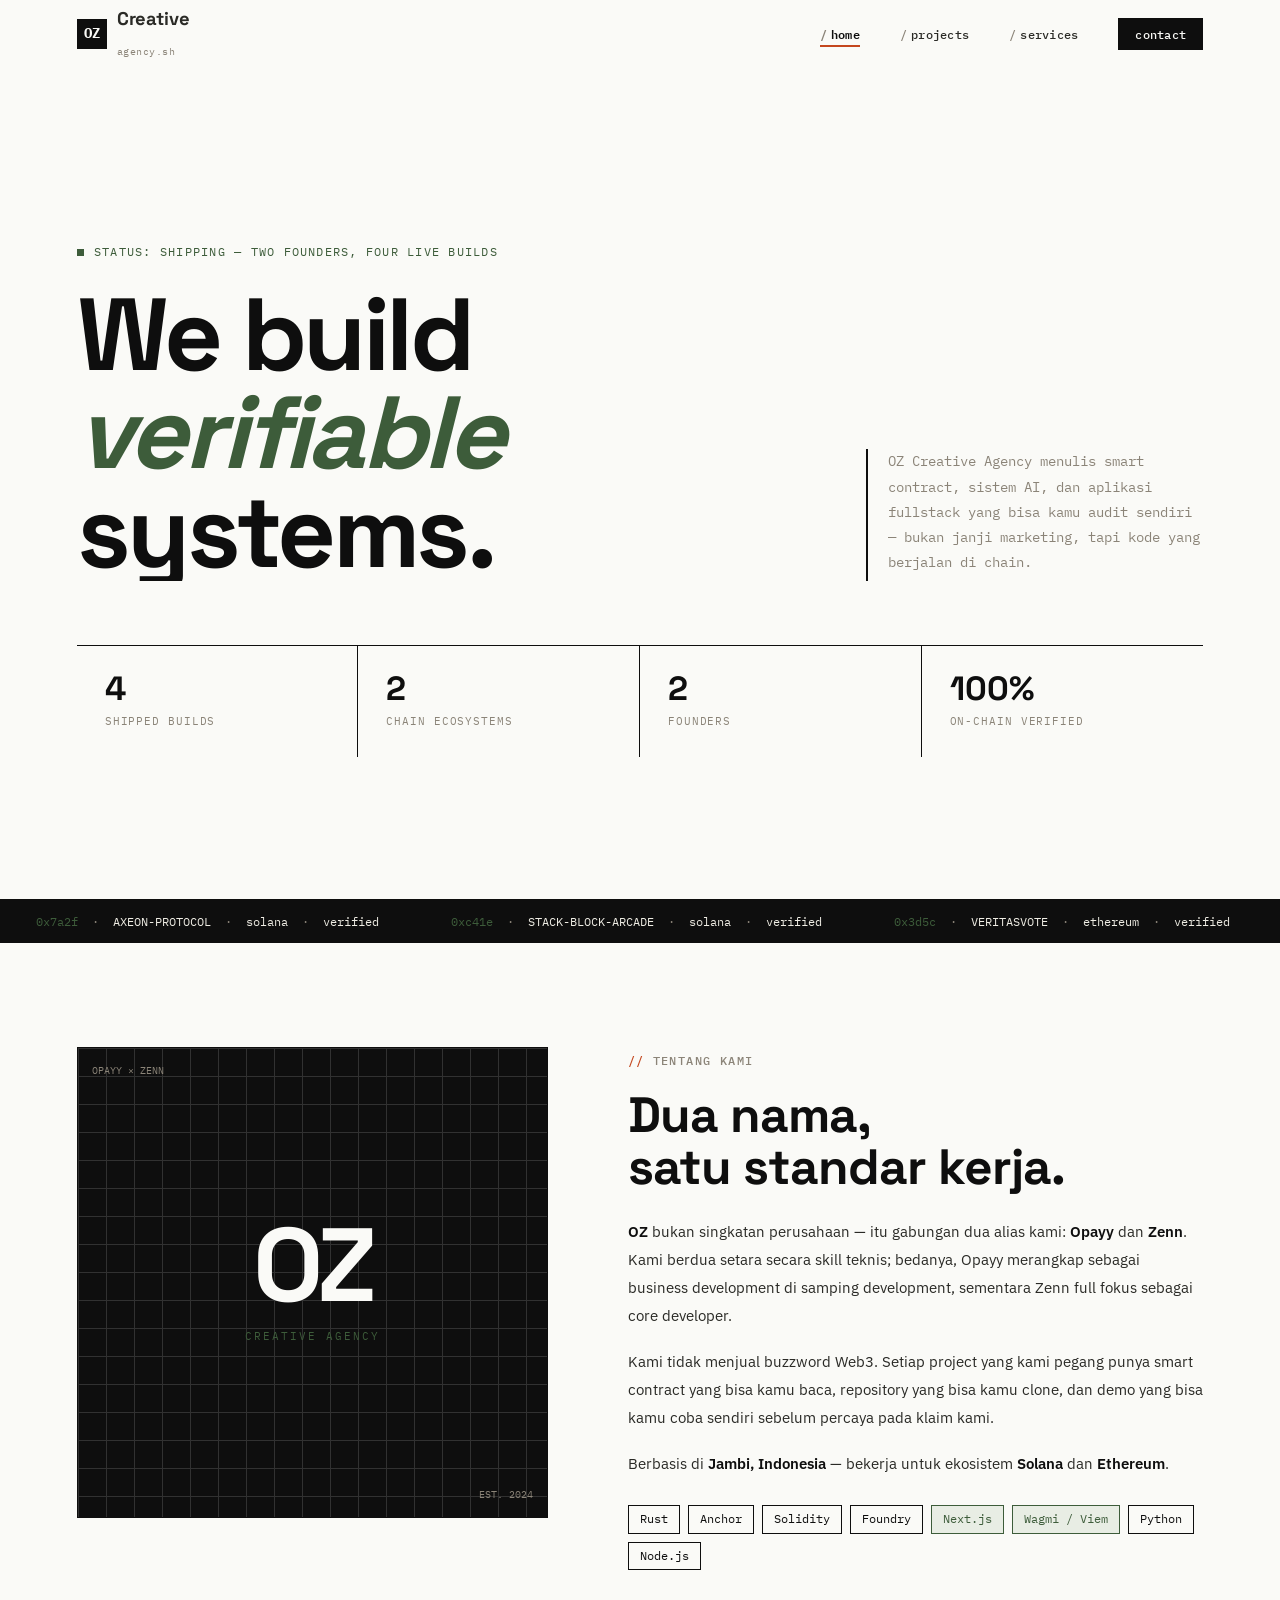
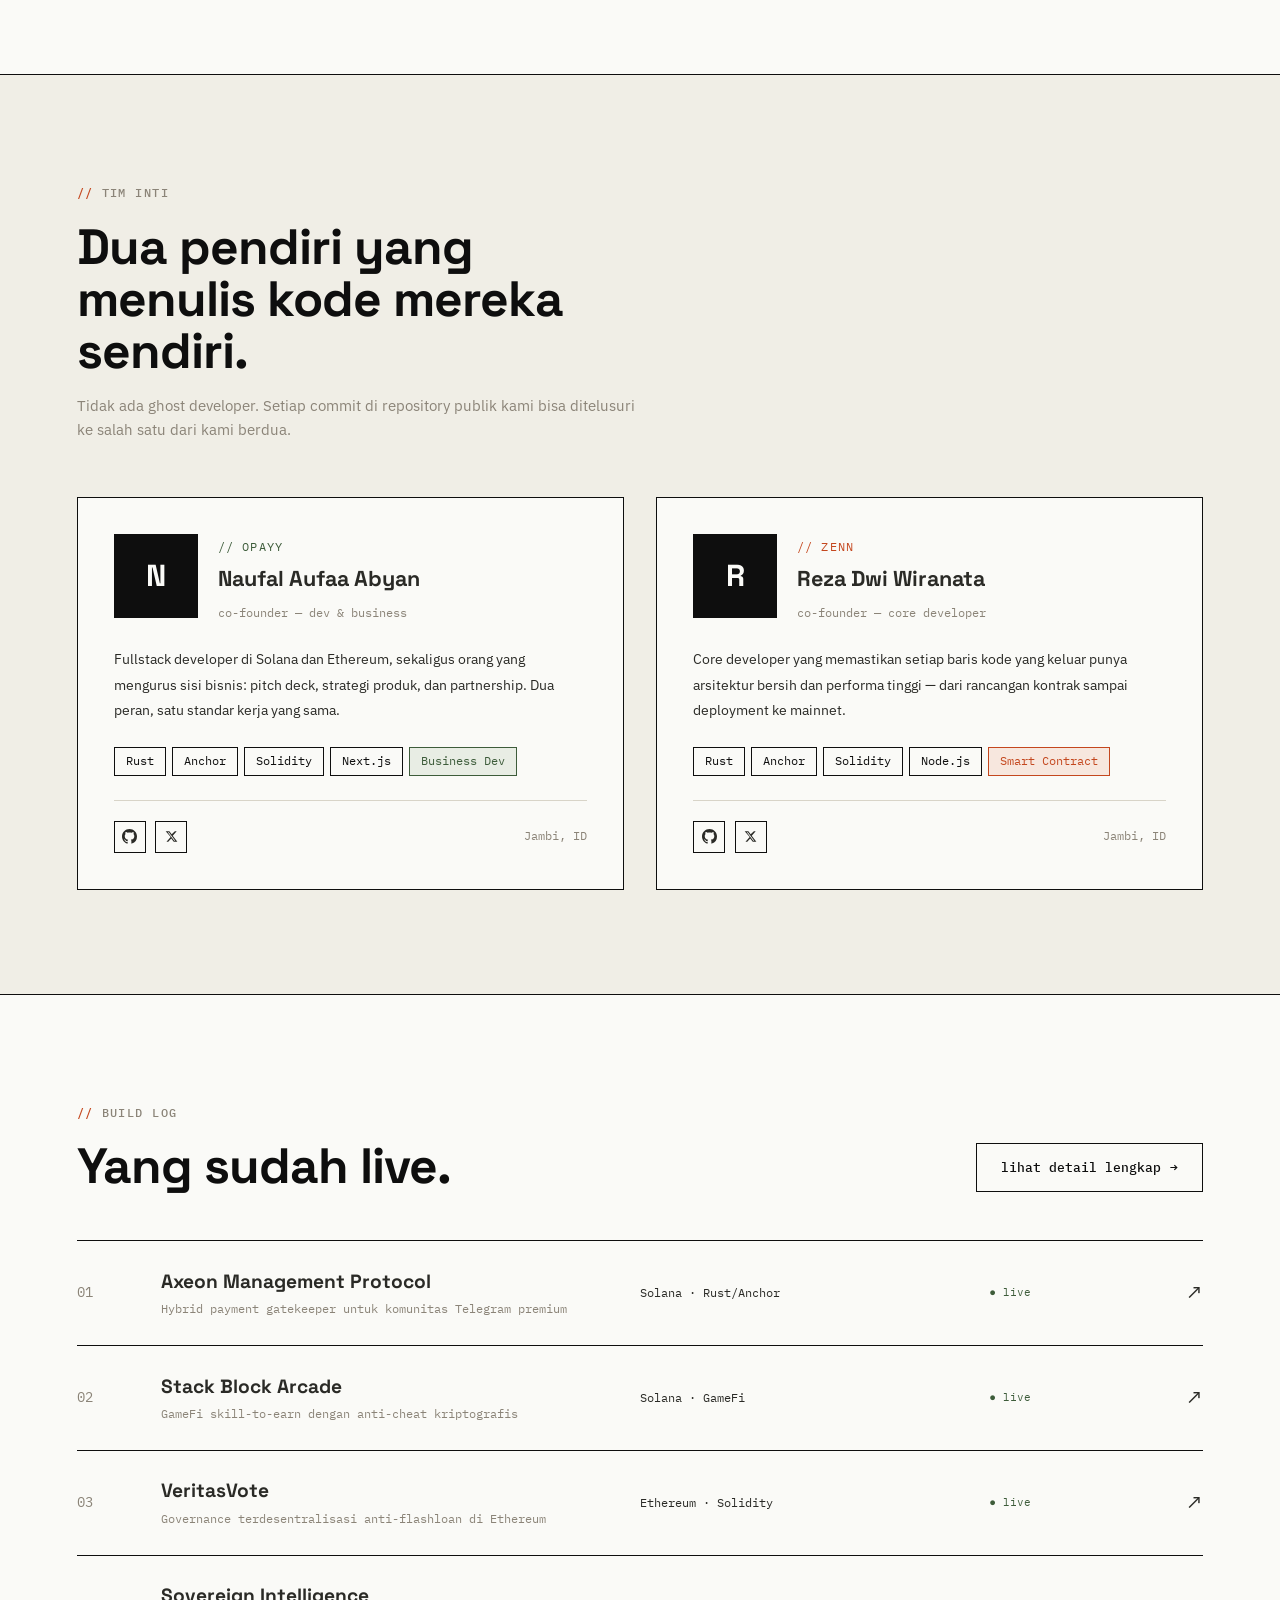
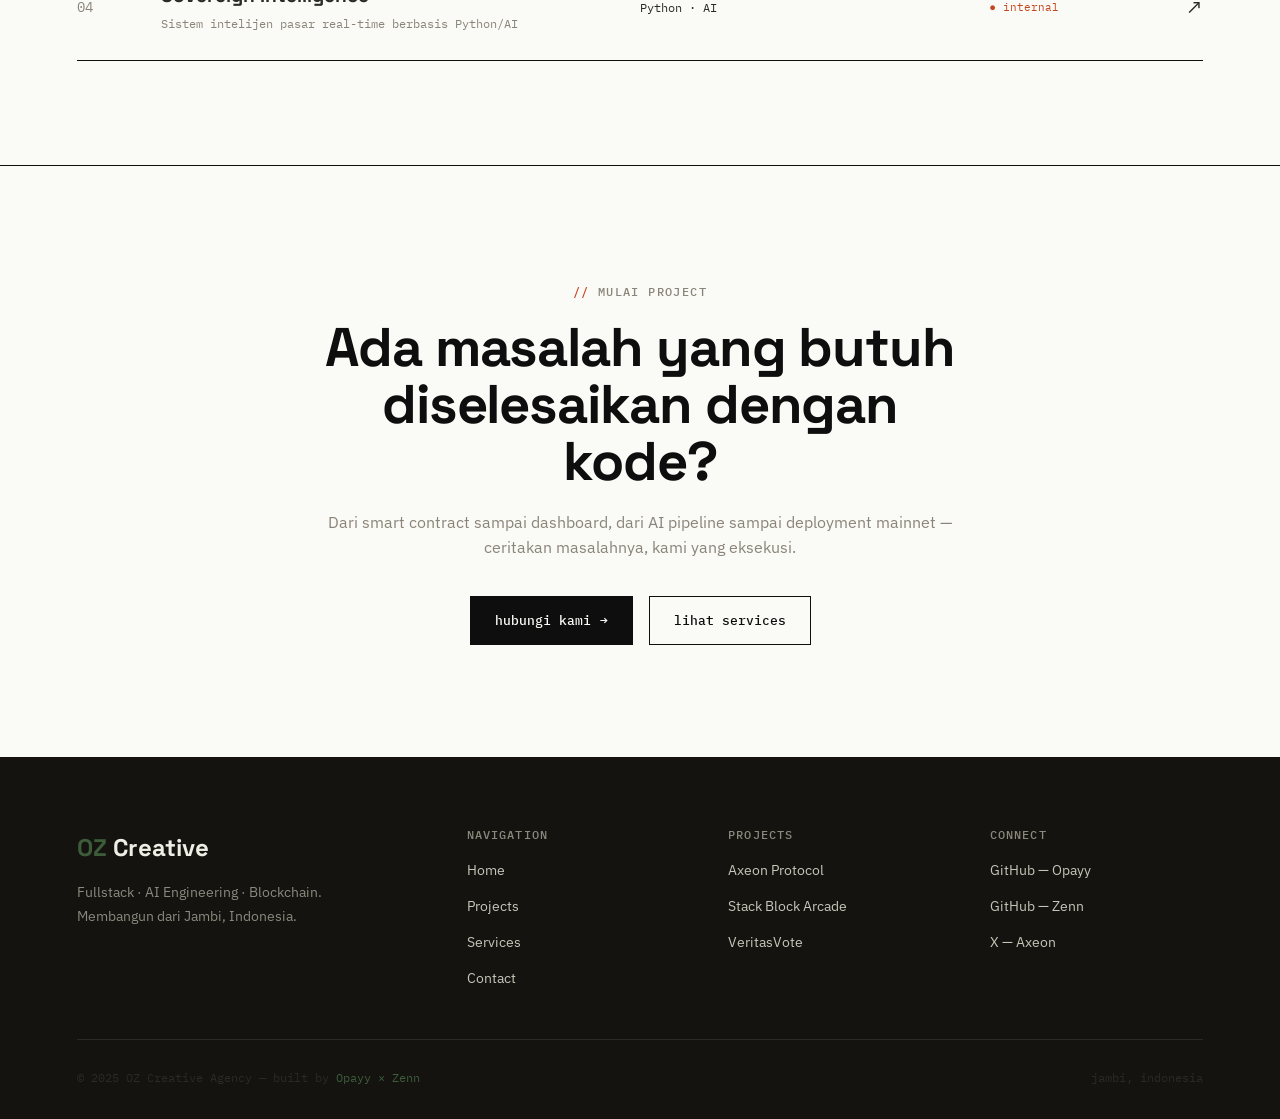
==== commit 5d2cb15a: "Ganti Design" ====
--- a/index.html
+++ b/index.html
@@ -4,844 +4,286 @@
 <meta charset="UTF-8"/>
 <meta name="viewport" content="width=device-width,initial-scale=1"/>
 <title>OZ Creative Agency — Fullstack · AI · Blockchain</title>
-<link rel="stylesheet" href="style.css"/>
-<style>
-/* ═══ HERO ══════════════════════════════════════════════════ */
-#hero{
-  min-height:100vh;display:flex;flex-direction:column;
-  align-items:center;justify-content:center;text-align:center;
-  position:relative;overflow:hidden;padding-top:var(--nav-h)
-}
-#c-hero{position:absolute;inset:0;width:100%;height:100%;z-index:0}
-
-.hero-eyebrow{
-  display:inline-flex;align-items:center;gap:10px;
-  padding:7px 20px;background:rgba(123,47,255,.1);
-  border:1px solid rgba(123,47,255,.3);border-radius:100px;
-  font-family:'JetBrains Mono',monospace;font-size:.72rem;color:var(--cyan);
-  letter-spacing:.15em;margin-bottom:2.25rem;
-  animation:fadeSlideDown .9s ease both
-}
-.ey-dot{width:7px;height:7px;border-radius:50%;background:var(--cyan);box-shadow:0 0 10px var(--cyan);animation:dotPulse 2s infinite}
-
-.hero-content{position:relative;z-index:2;max-width:900px;padding:0 1.5rem}
-
-.hero-h1{
-  font-size:clamp(3.2rem,9vw,7.5rem);font-weight:800;line-height:1.02;
-  letter-spacing:-.04em;margin-bottom:1.75rem
-}
-.h1-line{overflow:hidden;display:block}
-.h1-word{display:inline-block;animation:wordUp .85s cubic-bezier(.22,1,.36,1) both}
-.h1-word.d1{animation-delay:.05s}.h1-word.d2{animation-delay:.15s}
-.h1-word.d3{animation-delay:.25s}.h1-word.d4{animation-delay:.35s}
-.h1-word.d5{animation-delay:.45s}
-@keyframes wordUp{from{transform:translateY(110%);opacity:0}to{transform:translateY(0);opacity:1}}
-@keyframes fadeSlideDown{from{opacity:0;transform:translateY(-18px)}to{opacity:1;transform:translateY(0)}}
-
-.hero-sub{
-  font-size:clamp(.95rem,2vw,1.15rem);color:var(--muted);
-  max-width:580px;margin:0 auto 2.5rem;line-height:1.8;
-  animation:fadeUp .9s .55s ease both
-}
-@keyframes fadeUp{from{opacity:0;transform:translateY(20px)}to{opacity:1;transform:translateY(0)}}
-
-.hero-actions{
-  display:flex;gap:1rem;justify-content:center;flex-wrap:wrap;
-  animation:fadeUp .9s .7s ease both
-}
-
-.hero-stats{
-  display:flex;gap:3rem;justify-content:center;margin-top:5rem;
-  padding-top:3rem;border-top:1px solid rgba(123,47,255,.2);
-  animation:fadeUp .9s .85s ease both;flex-wrap:wrap
-}
-.hstat-n{
-  font-family:'Syne',sans-serif;font-size:2.5rem;font-weight:800;
-  background:linear-gradient(135deg,var(--white),var(--cyan));
-  -webkit-background-clip:text;-webkit-text-fill-color:transparent;background-clip:text;
-  display:block;line-height:1
-}
-.hstat-l{font-size:.75rem;color:var(--muted);font-family:'JetBrains Mono',monospace;letter-spacing:.1em;margin-top:.25rem}
-
-.scroll-line{
-  position:absolute;bottom:2.5rem;left:50%;transform:translateX(-50%);
-  z-index:2;animation:scrollBounce 2.5s ease-in-out infinite
-}
-.scroll-line::before{
-  content:'SCROLL';font-family:'JetBrains Mono',monospace;font-size:.6rem;
-  color:var(--muted2);letter-spacing:.25em;display:block;text-align:center;margin-bottom:.5rem
-}
-.scroll-line span{display:block;width:1.5px;height:56px;background:linear-gradient(to bottom,var(--violet),transparent);margin:0 auto}
-@keyframes scrollBounce{0%,100%{opacity:1;transform:translateX(-50%) translateY(0)}50%{opacity:.5;transform:translateX(-50%) translateY(10px)}}
-
-/* ═══ MARQUEE ════════════════════════════════════════════════ */
-#marquee{padding:1.5rem 0;overflow:hidden;border-top:1px solid rgba(123,47,255,.12);border-bottom:1px solid rgba(123,47,255,.12);background:var(--bg2)}
-.marquee-track{display:flex;gap:0;width:max-content;animation:marqueeScroll 28s linear infinite}
-.marquee-item{
-  display:flex;align-items:center;gap:1rem;padding:0 2.5rem;
-  font-family:'Syne',sans-serif;font-weight:700;font-size:1rem;
-  color:var(--muted2);white-space:nowrap;transition:color .3s
-}
-.marquee-item:hover{color:var(--white)}
-.marquee-sep{color:var(--violet);font-size:1.2rem}
-@keyframes marqueeScroll{to{transform:translateX(-50%)}}
-
-/* ═══ ABOUT ══════════════════════════════════════════════════ */
-#about{padding:9rem 6%;position:relative;overflow:hidden}
-.about-grid{display:grid;grid-template-columns:1fr 1fr;gap:6rem;align-items:center}
-
-.about-visual-wrap{position:relative;height:520px}
-.about-card-3d{
-  width:100%;height:100%;border-radius:28px;
-  background:linear-gradient(145deg,rgba(123,47,255,.12),rgba(0,240,255,.05));
-  border:1px solid var(--glass-b);position:relative;overflow:hidden;
-  transition:transform .08s linear;will-change:transform;
-  display:flex;align-items:center;justify-content:center;flex-direction:column;gap:1.5rem
-}
-.ac3-grid{
-  position:absolute;inset:0;
-  background-image:linear-gradient(rgba(123,47,255,.1) 1px,transparent 1px),linear-gradient(90deg,rgba(123,47,255,.1) 1px,transparent 1px);
-  background-size:48px 48px
-}
-.ac3-glare{
-  position:absolute;inset:0;background:radial-gradient(ellipse 60% 50% at var(--mx,50%) var(--my,50%),rgba(255,255,255,.06),transparent 70%);
-  transition:background .05s;pointer-events:none
-}
-.ac3-oz{
-  font-family:'Syne',sans-serif;font-weight:800;
-  font-size:clamp(7rem,14vw,11rem);letter-spacing:-.06em;line-height:1;
-  background:linear-gradient(135deg,var(--violet-light),var(--cyan));
-  -webkit-background-clip:text;-webkit-text-fill-color:transparent;background-clip:text;
-  filter:drop-shadow(0 0 40px rgba(123,47,255,.6));
-  animation:ozGlow 4s ease-in-out infinite;position:relative;z-index:1
-}
-@keyframes ozGlow{0%,100%{filter:drop-shadow(0 0 30px rgba(123,47,255,.5))}50%{filter:drop-shadow(0 0 60px rgba(0,240,255,.7))}}
-.ac3-tag{
-  font-family:'JetBrains Mono',monospace;font-size:.7rem;
-  color:var(--muted);letter-spacing:.3em;text-transform:uppercase;z-index:1
-}
-.fl-badge{
-  position:absolute;padding:8px 14px;border-radius:10px;
-  background:rgba(4,4,15,.9);border:1px solid var(--glass-b);
-  font-family:'JetBrains Mono',monospace;font-size:.72rem;
-  white-space:nowrap;backdrop-filter:blur(10px)
-}
-.fl-badge.b1{top:18px;right:-16px;color:var(--cyan);border-color:rgba(0,240,255,.3);animation:fl 5s ease-in-out infinite}
-.fl-badge.b2{bottom:80px;left:-16px;color:var(--violet-light);animation:fl 5s 1.5s ease-in-out infinite}
-.fl-badge.b3{bottom:18px;right:18px;color:#22ff88;border-color:rgba(34,255,136,.3);animation:fl 5s .75s ease-in-out infinite}
-@keyframes fl{0%,100%{transform:translateY(0)}50%{transform:translateY(-12px)}}
-
-.about-text .about-accent{
-  display:flex;gap:3px;margin-bottom:1.25rem
-}
-.about-accent span{display:block;height:3px;border-radius:2px}
-.about-accent span:nth-child(1){width:40px;background:var(--violet)}
-.about-accent span:nth-child(2){width:20px;background:var(--cyan)}
-.about-accent span:nth-child(3){width:10px;background:var(--pink)}
-
-.about-text h2{font-size:clamp(2.2rem,4.5vw,3.5rem);font-weight:800;margin-bottom:1.5rem}
-.about-text p{color:var(--muted);line-height:1.85;margin-bottom:1rem}
-.about-text p strong{color:var(--white)}
-.about-stack{display:flex;flex-wrap:wrap;gap:8px;margin-top:1.75rem}
-
-/* ═══ FOUNDERS ══════════════════════════════════════════════ */
-#founders{
-  padding:9rem 6%;background:linear-gradient(180deg,transparent,rgba(123,47,255,.04),transparent);
-  position:relative;overflow:hidden
-}
-.founders-head{text-align:center;margin-bottom:5rem}
-.founders-head h2{font-size:clamp(2.2rem,4.5vw,3.5rem);font-weight:800;margin-bottom:1rem}
-.founders-head p{color:var(--muted);max-width:480px;margin:0 auto}
-.oz-divider{
-  display:flex;align-items:center;gap:1.5rem;justify-content:center;margin:2.5rem 0
-}
-.oz-line{flex:1;max-width:180px;height:1px;background:linear-gradient(90deg,transparent,rgba(123,47,255,.4))}
-.oz-line.r{background:linear-gradient(90deg,rgba(123,47,255,.4),transparent)}
-.oz-pill{
-  padding:8px 24px;border-radius:100px;
-  background:linear-gradient(135deg,var(--violet),#4400aa);
-  font-family:'Syne',sans-serif;font-weight:800;font-size:.9rem;
-  letter-spacing:.12em;box-shadow:var(--glow-v)
-}
-
-.founders-grid{display:grid;grid-template-columns:1fr 1fr;gap:2rem;max-width:1060px;margin:0 auto}
-
-.fc{
-  border-radius:24px;padding:2.75rem;position:relative;overflow:hidden;
-  background:linear-gradient(145deg,rgba(255,255,255,.03),rgba(255,255,255,.01));
-  border:1px solid rgba(123,47,255,.2);transition:all .5s cubic-bezier(.22,1,.36,1)
-}
-.fc::before{
-  content:'';position:absolute;inset:0;
-  background:linear-gradient(135deg,rgba(123,47,255,.12),transparent 60%);
-  opacity:0;transition:opacity .5s
-}
-.fc:hover::before{opacity:1}
-.fc:hover{border-color:var(--violet-light);transform:translateY(-8px);box-shadow:var(--glow-v),0 24px 60px rgba(0,0,0,.4)}
-.fc.c2::before{background:linear-gradient(135deg,rgba(0,240,255,.08),transparent 60%)}
-.fc.c2:hover{border-color:var(--cyan);box-shadow:var(--glow-c),0 24px 60px rgba(0,0,0,.4)}
-
-/* PHOTO SLOT */
-.fc-photo{
-  width:90px;height:90px;border-radius:50%;margin-bottom:1.5rem;
-  position:relative;flex-shrink:0
-}
-.fc-photo img{
-  width:100%;height:100%;object-fit:cover;border-radius:50%;
-  border:2.5px solid rgba(123,47,255,.5);display:block
-}
-.fc-photo-fallback{
-  width:100%;height:100%;border-radius:50%;
-  background:linear-gradient(135deg,var(--violet),var(--cyan));
-  display:flex;align-items:center;justify-content:center;
-  font-family:'Syne',sans-serif;font-size:2rem;font-weight:800;
-  border:2.5px solid rgba(123,47,255,.5)
-}
-.fc.c2 .fc-photo-fallback{background:linear-gradient(135deg,var(--cyan),var(--violet))}
-.fc-photo-ring{
-  position:absolute;inset:-4px;border-radius:50%;
-  border:1.5px solid transparent;
-  background:linear-gradient(135deg,var(--violet),var(--cyan)) border-box;
-  -webkit-mask:linear-gradient(#fff 0 0) padding-box,linear-gradient(#fff 0 0);
-  -webkit-mask-composite:destination-out;mask-composite:exclude;
-  animation:ringRotate 4s linear infinite
-}
-@keyframes ringRotate{to{transform:rotate(360deg)}}
-.fc-online{
-  position:absolute;bottom:5px;right:5px;width:16px;height:16px;
-  border-radius:50%;background:#22ff88;border:2.5px solid var(--bg2);
-  box-shadow:0 0 10px #22ff88
-}
-
-.fc-handle{
-  font-family:'JetBrains Mono',monospace;font-size:.72rem;font-weight:600;
-  color:var(--cyan);letter-spacing:.18em;text-transform:uppercase;margin-bottom:.3rem
-}
-.fc.c2 .fc-handle{color:var(--violet-light)}
-.fc-name{font-family:'Syne',sans-serif;font-weight:800;font-size:1.45rem;margin-bottom:.5rem}
-.fc-role{
-  display:inline-block;font-size:.78rem;color:var(--muted);
-  padding:4px 14px;background:rgba(255,255,255,.04);
-  border:1px solid rgba(255,255,255,.08);border-radius:100px;margin-bottom:1.5rem
-}
-.fc-bio{color:var(--muted);font-size:.88rem;line-height:1.8;margin-bottom:1.5rem}
-
-.fc-skills{display:flex;flex-wrap:wrap;gap:6px;margin-bottom:1.5rem}
-.fskill{
-  padding:3px 11px;border-radius:7px;
-  font-family:'JetBrains Mono',monospace;font-size:.68rem;font-weight:500;
-  background:rgba(123,47,255,.12);border:1px solid rgba(123,47,255,.25);color:var(--violet-light)
-}
-.fc.c2 .fskill{background:rgba(0,240,255,.06);border-color:rgba(0,240,255,.2);color:var(--cyan-dim)}
-
-.fc-hr{height:1px;background:rgba(123,47,255,.15);margin:.25rem 0 1.25rem}
-.fc-footer{display:flex;justify-content:space-between;align-items:center}
-.fc-socials{display:flex;gap:.65rem}
-.fc-soc{
-  width:34px;height:34px;border-radius:8px;
-  display:flex;align-items:center;justify-content:center;
-  background:var(--glass);border:1px solid var(--glass-b);
-  color:var(--muted);text-decoration:none;transition:all .3s
-}
-.fc-soc:hover{color:var(--cyan);border-color:rgba(0,240,255,.4);box-shadow:0 0 14px rgba(0,240,255,.3)}
-.fc-tag{
-  font-family:'JetBrains Mono',monospace;font-size:.68rem;color:var(--muted2);
-  padding:3px 10px;background:var(--glass);border-radius:6px;border:1px solid rgba(255,255,255,.06)
-}
-
-/* ═══ MINI PROJECT PREVIEW ═══════════════════════════════════ */
-#projects-preview{padding:9rem 6%;position:relative;overflow:hidden}
-.pp-head{display:flex;justify-content:space-between;align-items:flex-end;margin-bottom:4rem;flex-wrap:wrap;gap:1.5rem}
-.pp-head h2{font-size:clamp(2rem,4vw,3rem);font-weight:800}
-
-.pp-grid{display:grid;grid-template-columns:repeat(2,1fr);gap:1.5rem}
-.pp-card{
-  border-radius:20px;padding:0;overflow:hidden;position:relative;
-  border:1px solid rgba(123,47,255,.18);
-  transition:all .45s cubic-bezier(.22,1,.36,1);cursor:pointer;
-  background:var(--bg2)
-}
-.pp-card:hover{border-color:var(--violet-light);transform:translateY(-6px);box-shadow:var(--glow-v),0 20px 50px rgba(0,0,0,.5)}
-.pp-img{
-  height:200px;background:linear-gradient(135deg,rgba(123,47,255,.2),rgba(0,240,255,.08));
-  display:flex;align-items:center;justify-content:center;overflow:hidden;position:relative
-}
-.pp-img img{width:100%;height:100%;object-fit:cover;transition:transform .6s ease}
-.pp-card:hover .pp-img img{transform:scale(1.06)}
-.pp-img-fallback{
-  font-family:'Syne',sans-serif;font-size:3rem;font-weight:800;
-  background:linear-gradient(135deg,var(--violet-light),var(--cyan));
-  -webkit-background-clip:text;-webkit-text-fill-color:transparent;background-clip:text;
-  letter-spacing:-.04em
-}
-.pp-img-overlay{
-  position:absolute;inset:0;
-  background:linear-gradient(to bottom,transparent 50%,var(--bg2));
-  pointer-events:none
-}
-.pp-body{padding:1.5rem}
-.pp-eco{
-  font-family:'JetBrains Mono',monospace;font-size:.68rem;color:var(--cyan);
-  letter-spacing:.15em;text-transform:uppercase;margin-bottom:.5rem
-}
-.pp-title{font-family:'Syne',sans-serif;font-weight:700;font-size:1.15rem;margin-bottom:.5rem}
-.pp-desc{color:var(--muted);font-size:.82rem;line-height:1.7;margin-bottom:1rem}
-.pp-foot{display:flex;justify-content:space-between;align-items:center}
-.pp-links{display:flex;gap:.6rem}
-.pp-link{
-  padding:4px 12px;border-radius:7px;font-size:.72rem;font-weight:600;
-  font-family:'JetBrains Mono',monospace;text-decoration:none;
-  background:var(--glass);border:1px solid var(--glass-b);color:var(--muted);
-  transition:all .3s;display:flex;align-items:center;gap:5px
-}
-.pp-link:hover{color:var(--cyan);border-color:rgba(0,240,255,.35)}
-.pp-status{
-  padding:3px 10px;border-radius:100px;font-size:.68rem;font-weight:600;
-  font-family:'JetBrains Mono',monospace
-}
-.pp-status.live{background:rgba(34,255,136,.1);border:1px solid rgba(34,255,136,.3);color:#22ff88}
-.pp-status.dev{background:rgba(255,200,0,.1);border:1px solid rgba(255,200,0,.3);color:#ffc800}
-
-/* ═══ CTA STRIP ══════════════════════════════════════════════ */
-#cta{padding:8rem 6%;text-align:center;position:relative;overflow:hidden}
-.cta-box{
-  max-width:740px;margin:0 auto;padding:4.5rem 3.5rem;border-radius:28px;
-  background:linear-gradient(145deg,rgba(123,47,255,.1),rgba(0,240,255,.04));
-  border:1px solid rgba(123,47,255,.25);position:relative;overflow:hidden
-}
-.cta-box::before{
-  content:'';position:absolute;inset:0;
-  background:radial-gradient(ellipse 60% 60% at 50% 50%,rgba(123,47,255,.12),transparent);
-  pointer-events:none
-}
-.cta-box h2{font-size:clamp(2rem,4vw,3rem);font-weight:800;margin-bottom:1rem;position:relative}
-.cta-box p{color:var(--muted);margin-bottom:2.5rem;position:relative;max-width:480px;margin-left:auto;margin-right:auto}
-.cta-acts{display:flex;gap:1rem;justify-content:center;flex-wrap:wrap;position:relative}
-
-@media(max-width:860px){
-  .about-grid{grid-template-columns:1fr}
-  .about-visual-wrap{height:300px}
-  .founders-grid{grid-template-columns:1fr}
-  .pp-grid{grid-template-columns:1fr}
-}
-@media(max-width:600px){
-  .hero-stats{gap:1.5rem}
-  .cta-box{padding:3rem 1.75rem}
-  .pp-head{flex-direction:column;align-items:flex-start}
-}
-</style>
+<link rel="stylesheet" href="css/tokens.css"/>
+<link rel="stylesheet" href="css/base.css"/>
+<link rel="stylesheet" href="css/components.css"/>
+<link rel="stylesheet" href="css/pages.css"/>
 </head>
 <body>
-<div id="page-curtain"></div>
-<div id="cursor-glow"></div>
-
-<!-- ── NAV ─────────────────────────────────── -->
-<nav id="nav">
-  <a href="index.html" class="nav-logo">
-    <div class="nav-logo-dot"></div>
-    <span class="oz">OZ</span>&nbsp;Creative
+<div id="curtain"></div>
+
+<!-- NAV -->
+<nav class="site-nav" id="siteNav">
+  <a href="index.html" class="nav-mark">
+    <span class="mark-box">OZ</span>
+    <span>Creative<span class="mark-sub"><br>agency.sh</span></span>
   </a>
   <ul class="nav-links" id="navLinks">
-    <li><a href="index.html" class="active">Home</a></li>
-    <li><a href="projects.html">Projects</a></li>
-    <li><a href="services.html">Services</a></li>
-    <li><a href="contact.html" class="nav-cta">Contact</a></li>
+    <li><a href="index.html" class="active">home</a></li>
+    <li><a href="projects.html">projects</a></li>
+    <li><a href="services.html">services</a></li>
+    <li><a href="contact.html" class="nav-cta">contact</a></li>
   </ul>
-  <button class="hamburger" id="hbg"><span></span><span></span><span></span></button>
+  <button class="hamburger" id="hamburger"><span></span><span></span><span></span></button>
 </nav>
 
-<!-- ── HERO ─────────────────────────────────── -->
-<section id="hero" class="grid-bg">
-  <canvas id="c-hero"></canvas>
-  <div class="orb orb-v" style="width:700px;height:700px;top:-250px;left:-200px;opacity:.5;animation:orbF1 9s ease-in-out infinite"></div>
-  <div class="orb orb-c" style="width:550px;height:550px;bottom:-200px;right:-150px;opacity:.4;animation:orbF2 11s ease-in-out infinite"></div>
-  <div class="orb orb-p" style="width:300px;height:300px;top:40%;left:60%;opacity:.3;animation:orbF3 7s ease-in-out infinite"></div>
-  <style>
-    @keyframes orbF1{0%,100%{transform:translate(0,0) scale(1)}50%{transform:translate(50px,40px) scale(1.05)}}
-    @keyframes orbF2{0%,100%{transform:translate(0,0) scale(1)}50%{transform:translate(-40px,50px) scale(1.07)}}
-    @keyframes orbF3{0%,100%{transform:translate(0,0)}50%{transform:translate(30px,-30px)}}
-  </style>
-
-  <div class="hero-content">
-    <div class="hero-eyebrow">
-      <div class="ey-dot"></div>
-      Fullstack &nbsp;·&nbsp; AI Engineering &nbsp;·&nbsp; Blockchain
-    </div>
-
-    <h1 class="hero-h1">
-      <span class="h1-line"><span class="h1-word d1">We&nbsp;</span><span class="h1-word d2">Build</span></span>
-      <span class="h1-line"><span class="h1-word d3 g-text">Digital&nbsp;</span><span class="h1-word d4 g-text">Future</span></span>
-      <span class="h1-line"><span class="h1-word d5">From&nbsp;Scratch.</span></span>
-    </h1>
-
-    <p class="hero-sub">
-      OZ Creative Agency adalah dua builder yang menghadirkan solusi Web3, AI, dan Fullstack terdepan.
-      Dari protokol DeFi on-chain hingga GameFi arcade — kami eksekusi dari nol sampai live.
-    </p>
-
-    <div class="hero-actions">
-      <a href="projects.html" class="btn btn-primary">
-        <span class="btn-shine"></span>
-        Explore Projects
-        <svg width="16" height="16" fill="none" stroke="currentColor" stroke-width="2.5" viewBox="0 0 24 24"><path d="M5 12h14M12 5l7 7-7 7"/></svg>
-      </a>
-      <a href="contact.html" class="btn btn-outline">
-        <span class="btn-shine"></span>
-        Get In Touch
-      </a>
-    </div>
-
-    <div class="hero-stats">
-      <div><span class="hstat-n" data-target="4">0</span><span class="hstat-l">Live Projects</span></div>
-      <div><span class="hstat-n" data-target="3">0</span><span class="hstat-l">Ecosystems</span></div>
-      <div><span class="hstat-n" data-target="2">0</span><span class="hstat-l">Founders</span></div>
-      <div><span class="hstat-n" data-target="100">0</span><span class="hstat-l">% On-Chain</span></div>
-    </div>
-  </div>
-
-  <div class="scroll-line"><span></span></div>
-</section>
-
-<!-- ── MARQUEE ───────────────────────────────── -->
-<div id="marquee">
-  <div class="marquee-track" id="mqTrack">
-    <span class="marquee-item">Solana Ecosystem <span class="marquee-sep">✦</span></span>
-    <span class="marquee-item">Ethereum & EVM <span class="marquee-sep">✦</span></span>
-    <span class="marquee-item">Rust / Anchor <span class="marquee-sep">✦</span></span>
-    <span class="marquee-item">Solidity / Foundry <span class="marquee-sep">✦</span></span>
-    <span class="marquee-item">AI Engineering <span class="marquee-sep">✦</span></span>
-    <span class="marquee-item">Next.js / React <span class="marquee-sep">✦</span></span>
-    <span class="marquee-item">DeFi Protocols <span class="marquee-sep">✦</span></span>
-    <span class="marquee-item">GameFi & Web3 Gaming <span class="marquee-sep">✦</span></span>
-    <span class="marquee-item">Zero-Knowledge Proofs <span class="marquee-sep">✦</span></span>
-    <span class="marquee-item">Smart Contracts <span class="marquee-sep">✦</span></span>
-    <span class="marquee-item">Solana Ecosystem <span class="marquee-sep">✦</span></span>
-    <span class="marquee-item">Ethereum & EVM <span class="marquee-sep">✦</span></span>
-    <span class="marquee-item">Rust / Anchor <span class="marquee-sep">✦</span></span>
-    <span class="marquee-item">Solidity / Foundry <span class="marquee-sep">✦</span></span>
-    <span class="marquee-item">AI Engineering <span class="marquee-sep">✦</span></span>
-    <span class="marquee-item">Next.js / React <span class="marquee-sep">✦</span></span>
-    <span class="marquee-item">DeFi Protocols <span class="marquee-sep">✦</span></span>
-    <span class="marquee-item">GameFi & Web3 Gaming <span class="marquee-sep">✦</span></span>
-    <span class="marquee-item">Zero-Knowledge Proofs <span class="marquee-sep">✦</span></span>
-    <span class="marquee-item">Smart Contracts <span class="marquee-sep">✦</span></span>
+<!-- HERO -->
+<section id="hero">
+  <div class="hero-grid">
+    <div>
+      <div class="hero-kicker"><span class="dot"></span>status: shipping — two founders, four live builds</div>
+      <h1 class="hero-h1">
+        <span class="line"><span>We build</span></span>
+        <span class="line"><span class="accent-word">verifiable</span></span>
+        <span class="line"><span>systems.</span></span>
+      </h1>
+    </div>
+    <div class="hero-side rv rv-right">
+      OZ Creative Agency menulis smart contract, sistem AI, dan aplikasi fullstack yang bisa kamu audit sendiri — bukan janji marketing, tapi kode yang berjalan di chain.
+    </div>
+  </div>
+
+  <div class="hero-meta-row rv">
+    <div class="hero-meta-cell">
+      <span class="hmc-num" data-count="4">0</span>
+      <span class="hmc-label">Shipped Builds</span>
+    </div>
+    <div class="hero-meta-cell">
+      <span class="hmc-num" data-count="2">0</span>
+      <span class="hmc-label">Chain Ecosystems</span>
+    </div>
+    <div class="hero-meta-cell">
+      <span class="hmc-num" data-count="2">0</span>
+      <span class="hmc-label">Founders</span>
+    </div>
+    <div class="hero-meta-cell">
+      <span class="hmc-num" data-count="100" data-suffix="%">0</span>
+      <span class="hmc-label">On-Chain Verified</span>
+    </div>
+  </div>
+</section>
+
+<!-- LEDGER TICKER (signature element) -->
+<div class="ledger">
+  <div class="ledger-track">
+    <div class="ledger-row"><span class="ledger-hash">0x7a2f</span><span class="lg-sep">·</span>AXEON-PROTOCOL<span class="lg-sep">·</span>solana<span class="lg-sep">·</span>verified</div>
+    <div class="ledger-row"><span class="ledger-hash">0xc41e</span><span class="lg-sep">·</span>STACK-BLOCK-ARCADE<span class="lg-sep">·</span>solana<span class="lg-sep">·</span>verified</div>
+    <div class="ledger-row"><span class="ledger-hash">0x3d5c</span><span class="lg-sep">·</span>VERITASVOTE<span class="lg-sep">·</span>ethereum<span class="lg-sep">·</span>verified</div>
+    <div class="ledger-row"><span class="ledger-hash">0x8b84</span><span class="lg-sep">·</span>SOVEREIGN-INTEL<span class="lg-sep">·</span>python/ai<span class="lg-sep">·</span>internal</div>
+    <div class="ledger-row"><span class="ledger-hash">0x7a2f</span><span class="lg-sep">·</span>AXEON-PROTOCOL<span class="lg-sep">·</span>solana<span class="lg-sep">·</span>verified</div>
+    <div class="ledger-row"><span class="ledger-hash">0xc41e</span><span class="lg-sep">·</span>STACK-BLOCK-ARCADE<span class="lg-sep">·</span>solana<span class="lg-sep">·</span>verified</div>
+    <div class="ledger-row"><span class="ledger-hash">0x3d5c</span><span class="lg-sep">·</span>VERITASVOTE<span class="lg-sep">·</span>ethereum<span class="lg-sep">·</span>verified</div>
+    <div class="ledger-row"><span class="ledger-hash">0x8b84</span><span class="lg-sep">·</span>SOVEREIGN-INTEL<span class="lg-sep">·</span>python/ai<span class="lg-sep">·</span>internal</div>
   </div>
 </div>
 
-<!-- ── ABOUT ─────────────────────────────────── -->
+<!-- ABOUT -->
 <section id="about">
-  <div class="orb orb-v" style="width:400px;height:400px;top:0;right:0;opacity:.25"></div>
   <div class="about-grid">
-    <div class="about-visual-wrap sr left">
-      <div class="about-card-3d" id="ac3d">
-        <div class="ac3-grid"></div>
-        <div class="ac3-glare" id="ac3glare"></div>
-        <div class="ac3-oz">OZ</div>
-        <div class="ac3-tag">Opayy &times; Zenn — Creative Agency</div>
-      </div>
-      <div class="fl-badge b1">🔗 Solana Ecosystem</div>
-      <div class="fl-badge b2">⚡ Ethereum & EVM</div>
-      <div class="fl-badge b3">🤖 AI Engineering</div>
-    </div>
-
-    <div class="about-text">
-      <div class="sr up" style="transition-delay:.1s">
-        <div class="label">Tentang Kami</div>
-        <div class="about-accent"><span></span><span></span><span></span></div>
-        <h2>Dua Builder.<br><span class="g-text">Satu Visi.</span></h2>
-      </div>
-      <div class="sr up" style="transition-delay:.2s">
-        <p><strong>OZ Creative Agency</strong> lahir dari kolaborasi dua developer muda yang memiliki passion mendalam di dunia Web3 dan teknologi masa depan. Nama <strong>OZ</strong> lahir dari dua alias kami — <strong style="color:var(--violet-light)">Opayy</strong> dan <strong style="color:var(--cyan)">Zenn</strong>.</p>
-        <p>Kami tidak hanya menulis kode — kami membangun <strong>infrastruktur digital</strong> yang membawa dampak nyata. Dari smart contract yang mengamankan ribuan transaksi, sistem anti-cheat kriptografis, hingga platform governance terdesentralisasi.</p>
-        <p>Dengan pengalaman di ekosistem <strong>Solana</strong> dan <strong>Ethereum</strong>, kami menggabungkan kedalaman teknis dengan visibilitas bisnis untuk menciptakan produk yang <strong>scalable</strong>, <strong>secure</strong>, dan <strong>impactful</strong>.</p>
-      </div>
-      <div class="about-stack sr up" style="transition-delay:.3s">
-        <span class="badge">Rust</span>
-        <span class="badge">Anchor Framework</span>
-        <span class="badge">Solidity</span>
-        <span class="badge">Foundry</span>
-        <span class="badge cyan">Next.js</span>
-        <span class="badge cyan">Wagmi / Viem</span>
-        <span class="badge cyan">Python</span>
-        <span class="badge">Node.js / Go</span>
-        <span class="badge">ZK Proofs</span>
-        <span class="badge cyan">AI Engineering</span>
-      </div>
-    </div>
-  </div>
-</section>
-
-<!-- ── FOUNDERS ───────────────────────────────── -->
+    <div class="rv rv-left" data-tilt data-tilt-strength="8">
+      <div class="about-stamp">
+        <div class="about-stamp-grid"></div>
+        <div class="about-stamp-corner tl">OPAYY × ZENN</div>
+        <div class="about-stamp-corner br">EST. 2024</div>
+        <div class="about-stamp-inner">
+          <div class="about-stamp-oz">OZ</div>
+          <div class="about-stamp-tag">Creative Agency</div>
+        </div>
+      </div>
+    </div>
+
+    <div>
+      <div class="rv">
+        <div class="tag-label">tentang kami</div>
+        <h2 class="about-title">Dua nama,<br>satu standar kerja.</h2>
+      </div>
+      <div class="about-copy rv" style="transition-delay:.08s">
+        <p><strong>OZ</strong> bukan singkatan perusahaan — itu gabungan dua alias kami: <strong>Opayy</strong> dan <strong>Zenn</strong>. Kami berdua setara secara skill teknis; bedanya, Opayy merangkap sebagai business development di samping development, sementara Zenn full fokus sebagai core developer.</p>
+        <p>Kami tidak menjual buzzword Web3. Setiap project yang kami pegang punya smart contract yang bisa kamu baca, repository yang bisa kamu clone, dan demo yang bisa kamu coba sendiri sebelum percaya pada klaim kami.</p>
+        <p>Berbasis di <strong>Jambi, Indonesia</strong> — bekerja untuk ekosistem <strong>Solana</strong> dan <strong>Ethereum</strong>.</p>
+      </div>
+      <div class="about-stack-row rv" style="transition-delay:.16s">
+        <span class="chip">Rust</span>
+        <span class="chip">Anchor</span>
+        <span class="chip">Solidity</span>
+        <span class="chip">Foundry</span>
+        <span class="chip moss">Next.js</span>
+        <span class="chip moss">Wagmi / Viem</span>
+        <span class="chip">Python</span>
+        <span class="chip">Node.js</span>
+      </div>
+    </div>
+  </div>
+</section>
+
+<!-- FOUNDERS -->
 <section id="founders">
-  <div class="orb orb-c" style="width:500px;height:500px;top:50%;left:-150px;transform:translateY(-50%);opacity:.2"></div>
-  <div class="founders-head">
-    <div class="label" style="justify-content:center" ><span style="transform:scaleX(-1);display:inline-block">—</span>&nbsp;Meet The Founders&nbsp;<span>—</span></div>
-    <h2 class="sr up">Dua Pendiri, <span class="g-text">Satu Agency</span></h2>
-    <p class="sr up" style="transition-delay:.1s">Kami setara dalam skill teknis, sama-sama all-in, dan saling melengkapi.</p>
-    <div class="oz-divider sr up" style="transition-delay:.2s">
-      <div class="oz-line"></div>
-      <div class="oz-pill">O × Z</div>
-      <div class="oz-line r"></div>
-    </div>
+  <div class="founders-head rv">
+    <div class="tag-label">tim inti</div>
+    <h2>Dua pendiri yang menulis kode mereka sendiri.</h2>
+    <p>Tidak ada ghost developer. Setiap commit di repository publik kami bisa ditelusuri ke salah satu dari kami berdua.</p>
   </div>
 
   <div class="founders-grid">
     <!-- OPAYY -->
-    <div class="fc sr left" style="transition-delay:.1s">
-      <div class="fc-photo">
-        <!-- GANTI src="foto-opayy.jpg" dengan path foto kamu -->
-        <img src="foto-opayy.jpg" alt="Naufal Aufaa Abyan" onerror="this.style.display='none';this.nextElementSibling.style.display='flex'"/>
-        <div class="fc-photo-fallback" style="display:none">N</div>
-        <div class="fc-photo-ring"></div>
-        <div class="fc-online"></div>
-      </div>
-      <div class="fc-handle">// Opayy</div>
-      <div class="fc-name">Naufal Aufaa Abyan</div>
-      <div class="fc-role">Co-Founder · Dev & Business Development</div>
-      <div class="fc-bio">
-        Fullstack developer sekaligus business strategist. Di balik layar, Naufal menulis smart contract Rust/Anchor untuk Solana dan Solidity untuk Ethereum. Di depan layar, ia menjadi jembatan antara visi produk dan realita pasar — dari pitch deck, strategi go-to-market, hingga partnership dan investor outreach.
-      </div>
-      <div class="fc-skills">
-        <span class="fskill">Rust</span>
-        <span class="fskill">Anchor</span>
-        <span class="fskill">Solidity</span>
-        <span class="fskill">Foundry</span>
-        <span class="fskill">Next.js</span>
-        <span class="fskill">Wagmi</span>
-        <span class="fskill">Business Dev</span>
-        <span class="fskill">Product Strategy</span>
-      </div>
-      <div class="fc-hr"></div>
-      <div class="fc-footer">
-        <div class="fc-socials">
-          <a href="https://github.com/Opayys" target="_blank" class="fc-soc" title="GitHub">
+    <div class="f-card flat-card moss-hover rv rv-left">
+      <div class="f-card-top">
+        <div class="f-photo">
+          <!-- GANTI src dengan path foto kamu, simpan di assets/images/ -->
+          <img src="assets/images/foto-opayy.jpg" alt="Naufal Aufaa Abyan" onerror="this.style.display='none';this.nextElementSibling.style.display='flex'"/>
+          <div class="f-photo-fallback" style="display:none">N</div>
+        </div>
+        <div class="f-meta-top">
+          <div class="f-handle">// opayy</div>
+          <div class="f-name">Naufal Aufaa Abyan</div>
+          <div class="f-role">co-founder — dev &amp; business</div>
+        </div>
+      </div>
+      <p class="f-bio">Fullstack developer di Solana dan Ethereum, sekaligus orang yang mengurus sisi bisnis: pitch deck, strategi produk, dan partnership. Dua peran, satu standar kerja yang sama.</p>
+      <div class="f-skills">
+        <span class="chip">Rust</span>
+        <span class="chip">Anchor</span>
+        <span class="chip">Solidity</span>
+        <span class="chip">Next.js</span>
+        <span class="chip moss">Business Dev</span>
+      </div>
+      <div class="f-divider"></div>
+      <div class="f-footer">
+        <div class="f-socials">
+          <a href="https://github.com/Opayys" target="_blank" class="f-soc" title="GitHub" rel="noopener">
             <svg width="15" height="15" fill="currentColor" viewBox="0 0 24 24"><path d="M12 0C5.37 0 0 5.37 0 12c0 5.31 3.435 9.795 8.205 11.385.6.105.825-.255.825-.57 0-.285-.015-1.23-.015-2.235-3.015.555-3.795-.735-4.035-1.41-.135-.345-.72-1.41-1.23-1.695-.42-.225-1.02-.78-.015-.795.945-.015 1.62.87 1.845 1.23 1.08 1.815 2.805 1.305 3.495.99.105-.78.42-1.305.765-1.605-2.67-.3-5.46-1.335-5.46-5.925 0-1.305.465-2.385 1.23-3.225-.12-.3-.54-1.53.12-3.18 0 0 1.005-.315 3.3 1.23.96-.27 1.98-.405 3-.405s2.04.135 3 .405c2.295-1.56 3.3-1.23 3.3-1.23.66 1.65.24 2.88.12 3.18.765.84 1.23 1.905 1.23 3.225 0 4.605-2.805 5.625-5.475 5.925.435.375.81 1.095.81 2.22 0 1.605-.015 2.895-.015 3.3 0 .315.225.69.825.57A12.02 12.02 0 0 0 24 12c0-6.63-5.37-12-12-12z"/></svg>
           </a>
-          <a href="https://x.com/axeonprotocol" target="_blank" class="fc-soc" title="X">
+          <a href="https://x.com/axeonprotocol" target="_blank" class="f-soc" title="X" rel="noopener">
             <svg width="13" height="13" fill="currentColor" viewBox="0 0 24 24"><path d="M18.244 2.25h3.308l-7.227 8.26 8.502 11.24H16.17l-4.714-6.231-5.401 6.231H2.746l7.73-8.835L1.254 2.25H8.08l4.258 5.63 5.906-5.63zm-1.161 17.52h1.833L7.084 4.126H5.117z"/></svg>
           </a>
         </div>
-        <div class="fc-tag">Jambi, ID 🇮🇩</div>
+        <div class="f-loc">Jambi, ID</div>
       </div>
     </div>
 
     <!-- ZENN -->
-    <div class="fc c2 sr right" style="transition-delay:.2s">
-      <div class="fc-photo">
-        <!-- GANTI src="foto-zenn.jpg" dengan path foto Reza -->
-        <img src="foto-zenn.jpg" alt="Reza Dwi Wiranata" onerror="this.style.display='none';this.nextElementSibling.style.display='flex'"/>
-        <div class="fc-photo-fallback" style="display:none">R</div>
-        <div class="fc-photo-ring" style="animation-direction:reverse"></div>
-        <div class="fc-online"></div>
-      </div>
-      <div class="fc-handle">// Zenn</div>
-      <div class="fc-name">Reza Dwi Wiranata</div>
-      <div class="fc-role">Co-Founder · Core Developer</div>
-      <div class="fc-bio">
-        Core developer yang fokus pada implementasi teknis end-to-end. Reza memastikan setiap baris kode yang keluar dari OZ Creative Agency berjalan dengan performa tinggi, arsitektur yang bersih, dan keamanan yang solid — dari tahap desain kontrak hingga deployment ke mainnet.
-      </div>
-      <div class="fc-skills">
-        <span class="fskill">Rust</span>
-        <span class="fskill">Anchor</span>
-        <span class="fskill">Solidity</span>
-        <span class="fskill">Next.js</span>
-        <span class="fskill">Node.js</span>
-        <span class="fskill">Web3 Dev</span>
-        <span class="fskill">Smart Contract</span>
-        <span class="fskill">Fullstack</span>
-      </div>
-      <div class="fc-hr"></div>
-      <div class="fc-footer">
-        <div class="fc-socials">
-          <a href="https://github.com/GodZenn" target="_blank" class="fc-soc" title="GitHub">
+    <div class="f-card flat-card rust-hover rv rv-right">
+      <div class="f-card-top">
+        <div class="f-photo">
+          <!-- GANTI src dengan path foto Reza, simpan di assets/images/ -->
+          <img src="assets/images/foto-zenn.jpg" alt="Reza Dwi Wiranata" onerror="this.style.display='none';this.nextElementSibling.style.display='flex'"/>
+          <div class="f-photo-fallback" style="display:none">R</div>
+        </div>
+        <div class="f-meta-top">
+          <div class="f-handle" style="color:var(--rust)">// zenn</div>
+          <div class="f-name">Reza Dwi Wiranata</div>
+          <div class="f-role">co-founder — core developer</div>
+        </div>
+      </div>
+      <p class="f-bio">Core developer yang memastikan setiap baris kode yang keluar punya arsitektur bersih dan performa tinggi — dari rancangan kontrak sampai deployment ke mainnet.</p>
+      <div class="f-skills">
+        <span class="chip">Rust</span>
+        <span class="chip">Anchor</span>
+        <span class="chip">Solidity</span>
+        <span class="chip">Node.js</span>
+        <span class="chip rust">Smart Contract</span>
+      </div>
+      <div class="f-divider"></div>
+      <div class="f-footer">
+        <div class="f-socials">
+          <a href="https://github.com/GodZenn" target="_blank" class="f-soc" title="GitHub" rel="noopener">
             <svg width="15" height="15" fill="currentColor" viewBox="0 0 24 24"><path d="M12 0C5.37 0 0 5.37 0 12c0 5.31 3.435 9.795 8.205 11.385.6.105.825-.255.825-.57 0-.285-.015-1.23-.015-2.235-3.015.555-3.795-.735-4.035-1.41-.135-.345-.72-1.41-1.23-1.695-.42-.225-1.02-.78-.015-.795.945-.015 1.62.87 1.845 1.23 1.08 1.815 2.805 1.305 3.495.99.105-.78.42-1.305.765-1.605-2.67-.3-5.46-1.335-5.46-5.925 0-1.305.465-2.385 1.23-3.225-.12-.3-.54-1.53.12-3.18 0 0 1.005-.315 3.3 1.23.96-.27 1.98-.405 3-.405s2.04.135 3 .405c2.295-1.56 3.3-1.23 3.3-1.23.66 1.65.24 2.88.12 3.18.765.84 1.23 1.905 1.23 3.225 0 4.605-2.805 5.625-5.475 5.925.435.375.81 1.095.81 2.22 0 1.605-.015 2.895-.015 3.3 0 .315.225.69.825.57A12.02 12.02 0 0 0 24 12c0-6.63-5.37-12-12-12z"/></svg>
           </a>
-          <a href="https://x.com/stackyourblock" target="_blank" class="fc-soc" title="X">
+          <a href="https://x.com/stackyourblock" target="_blank" class="f-soc" title="X" rel="noopener">
             <svg width="13" height="13" fill="currentColor" viewBox="0 0 24 24"><path d="M18.244 2.25h3.308l-7.227 8.26 8.502 11.24H16.17l-4.714-6.231-5.401 6.231H2.746l7.73-8.835L1.254 2.25H8.08l4.258 5.63 5.906-5.63zm-1.161 17.52h1.833L7.084 4.126H5.117z"/></svg>
           </a>
         </div>
-        <div class="fc-tag">Jambi, ID 🇮🇩</div>
-      </div>
-    </div>
-  </div>
-</section>
-
-<!-- ── MINI PROJECT PREVIEW ───────────────────── -->
-<section id="projects-preview">
-  <div class="orb orb-p" style="width:400px;height:400px;bottom:0;right:0;opacity:.2"></div>
-  <div class="pp-head">
-    <div>
-      <div class="label">Featured Work</div>
-      <h2 class="sr up">Projects <span class="g-text">yang Sudah Live</span></h2>
-    </div>
-    <a href="projects.html" class="btn btn-outline btn-sm sr right">
-      <span class="btn-shine"></span>
-      Lihat Semua Projects
-      <svg width="14" height="14" fill="none" stroke="currentColor" stroke-width="2.5" viewBox="0 0 24 24"><path d="M5 12h14M12 5l7 7-7 7"/></svg>
-    </a>
-  </div>
-
-  <div class="pp-grid">
-    <!-- AXEON -->
-    <div class="pp-card sr up" style="transition-delay:.05s" onclick="location.href='projects.html'">
-      <div class="pp-img">
-        <!-- GANTI src="img-axeon.jpg" -->
-        <img src="img-axeon.jpg" alt="Axeon Protocol" onerror="this.style.display='none'"/>
-        <div class="pp-img-fallback">AX</div>
-        <div class="pp-img-overlay"></div>
-      </div>
-      <div class="pp-body">
-        <div class="pp-eco">Solana Ecosystem</div>
-        <div class="pp-title">Axeon Management Protocol</div>
-        <div class="pp-desc">Infrastruktur hybrid DeFi untuk manajemen komunitas Telegram premium — pembayaran QRIS + Kripto otomatis dengan ZK Privacy.</div>
-        <div class="pp-foot">
-          <div class="pp-links">
-            <a href="https://axeon-protocol.vercel.app/" target="_blank" class="pp-link" onclick="event.stopPropagation()">🌐 Demo</a>
-            <a href="https://github.com/Opayys/Axeon-Management-Protocol" target="_blank" class="pp-link" onclick="event.stopPropagation()">⌥ GitHub</a>
-          </div>
-          <div class="pp-status live">● Live</div>
-        </div>
-      </div>
-    </div>
-
-    <!-- STACK BLOCK -->
-    <div class="pp-card sr up" style="transition-delay:.1s" onclick="location.href='projects.html'">
-      <div class="pp-img">
-        <img src="img-stackblock.jpg" alt="Stack Block Arcade" onerror="this.style.display='none'"/>
-        <div class="pp-img-fallback">SB</div>
-        <div class="pp-img-overlay"></div>
-      </div>
-      <div class="pp-body">
-        <div class="pp-eco">Solana · GameFi</div>
-        <div class="pp-title">Stack Block Arcade</div>
-        <div class="pp-desc">GameFi arcade berbasis skill-to-earn dengan arsitektur hybrid Web2.5 — anti-cheat kriptografis dan on-chain leaderboard prize pool.</div>
-        <div class="pp-foot">
-          <div class="pp-links">
-            <a href="https://stack-block-arcade-ten.vercel.app/" target="_blank" class="pp-link" onclick="event.stopPropagation()">🌐 Demo</a>
-            <a href="https://github.com/GodZenn/Stack-Block-Arcade-V2" target="_blank" class="pp-link" onclick="event.stopPropagation()">⌥ GitHub</a>
-          </div>
-          <div class="pp-status live">● Live</div>
-        </div>
-      </div>
-    </div>
-
-    <!-- VERITAS VOTE -->
-    <div class="pp-card sr up" style="transition-delay:.15s" onclick="location.href='projects.html'">
-      <div class="pp-img">
-        <img src="img-veritas.jpg" alt="VeritasVote" onerror="this.style.display='none'"/>
-        <div class="pp-img-fallback">VV</div>
-        <div class="pp-img-overlay"></div>
-      </div>
-      <div class="pp-body">
-        <div class="pp-eco">Ethereum Ecosystem</div>
-        <div class="pp-title">VeritasVote</div>
-        <div class="pp-desc">Protokol governance terdesentralisasi full-stack di Ethereum — voting on-chain anti-manipulasi dengan snapshot dan timelock execution.</div>
-        <div class="pp-foot">
-          <div class="pp-links">
-            <a href="https://github.com/Opayys/VeritasVote" target="_blank" class="pp-link" onclick="event.stopPropagation()">⌥ GitHub</a>
-          </div>
-          <div class="pp-status live">● Live</div>
-        </div>
-      </div>
-    </div>
-
-    <!-- SOVEREIGN -->
-    <div class="pp-card sr up" style="transition-delay:.2s" onclick="location.href='projects.html'">
-      <div class="pp-img">
-        <img src="img-sovereign.jpg" alt="Sovereign Intelligence" onerror="this.style.display='none'"/>
-        <div class="pp-img-fallback">SI</div>
-        <div class="pp-img-overlay"></div>
-      </div>
-      <div class="pp-body">
-        <div class="pp-eco">AI · Python · Discord</div>
-        <div class="pp-title">Sovereign Intelligence</div>
-        <div class="pp-desc">Sistem intelligence otomatis yang mengolah data pasar real-time — scraping, filtering, dan delivery presisi ke Discord 24/7.</div>
-        <div class="pp-foot">
-          <div class="pp-links">
-            <a href="#" class="pp-link" onclick="event.stopPropagation()">🔒 Private</a>
-          </div>
-          <div class="pp-status dev">● Internal</div>
-        </div>
-      </div>
-    </div>
-  </div>
-</section>
-
-<!-- ── CTA ───────────────────────────────────── -->
-<section id="cta">
-  <div class="orb orb-v" style="width:600px;height:600px;top:50%;left:50%;transform:translate(-50%,-50%);opacity:.2"></div>
-  <div class="cta-box sr scale">
-    <h2>Siap Membangun <span class="g-text">Bersama Kami?</span></h2>
-    <p>Dari smart contract hingga full-stack dApp dan AI system — kami siap mengeksekusi ide Anda menjadi produk nyata yang berjalan di blockchain.</p>
+        <div class="f-loc">Jambi, ID</div>
+      </div>
+    </div>
+  </div>
+</section>
+
+<!-- WORK PREVIEW (as a ledger list, not cards) -->
+<section id="work-preview">
+  <div class="wp-head rv">
+    <div>
+      <div class="tag-label">build log</div>
+      <h2>Yang sudah live.</h2>
+    </div>
+    <a href="projects.html" class="btn btn-outline rv rv-right">lihat detail lengkap <span class="btn-arrow">→</span></a>
+  </div>
+
+  <div class="wp-list rv">
+    <div class="wp-row" onclick="location.href='projects.html#axeon'">
+      <div class="wp-idx">01</div>
+      <div class="wp-name">Axeon Management Protocol<span>Hybrid payment gatekeeper untuk komunitas Telegram premium</span></div>
+      <div class="wp-eco">Solana · Rust/Anchor</div>
+      <div class="wp-status live">● live</div>
+      <div class="wp-arrow">↗</div>
+    </div>
+    <div class="wp-row" onclick="location.href='projects.html#stackblock'">
+      <div class="wp-idx">02</div>
+      <div class="wp-name">Stack Block Arcade<span>GameFi skill-to-earn dengan anti-cheat kriptografis</span></div>
+      <div class="wp-eco">Solana · GameFi</div>
+      <div class="wp-status live">● live</div>
+      <div class="wp-arrow">↗</div>
+    </div>
+    <div class="wp-row" onclick="location.href='projects.html#veritasvote'">
+      <div class="wp-idx">03</div>
+      <div class="wp-name">VeritasVote<span>Governance terdesentralisasi anti-flashloan di Ethereum</span></div>
+      <div class="wp-eco">Ethereum · Solidity</div>
+      <div class="wp-status live">● live</div>
+      <div class="wp-arrow">↗</div>
+    </div>
+    <div class="wp-row" onclick="location.href='projects.html#sovereign'">
+      <div class="wp-idx">04</div>
+      <div class="wp-name">Sovereign Intelligence<span>Sistem intelijen pasar real-time berbasis Python/AI</span></div>
+      <div class="wp-eco">Python · AI</div>
+      <div class="wp-status dev">● internal</div>
+      <div class="wp-arrow">↗</div>
+    </div>
+  </div>
+</section>
+
+<!-- CTA -->
+<section id="cta-block">
+  <div class="cta-inner rv">
+    <div class="tag-label" style="justify-content:center">mulai project</div>
+    <h2>Ada masalah yang butuh diselesaikan dengan kode?</h2>
+    <p>Dari smart contract sampai dashboard, dari AI pipeline sampai deployment mainnet — ceritakan masalahnya, kami yang eksekusi.</p>
     <div class="cta-acts">
-      <a href="contact.html" class="btn btn-primary"><span class="btn-shine"></span>Hubungi Kami <svg width="15" height="15" fill="none" stroke="currentColor" stroke-width="2.5" viewBox="0 0 24 24"><path d="M5 12h14M12 5l7 7-7 7"/></svg></a>
-      <a href="services.html" class="btn btn-outline"><span class="btn-shine"></span>Lihat Services</a>
-    </div>
-  </div>
-</section>
-
-<!-- ── FOOTER ────────────────────────────────── -->
-<footer>
-  <div class="footer-inner">
-    <div class="footer-brand">
-      <div class="fl"><span class="g-text">OZ</span> Creative</div>
-      <p>Fullstack · AI Engineering · Blockchain. Membangun masa depan digital dari Jambi, Indonesia.</p>
+      <a href="contact.html" class="btn btn-solid">hubungi kami <span class="btn-arrow">→</span></a>
+      <a href="services.html" class="btn btn-outline">lihat services</a>
+    </div>
+  </div>
+</section>
+
+<!-- FOOTER -->
+<footer class="site-footer">
+  <div class="footer-grid">
+    <div>
+      <div class="footer-mark"><span>OZ</span> Creative</div>
+      <p>Fullstack · AI Engineering · Blockchain. Membangun dari Jambi, Indonesia.</p>
     </div>
     <div class="footer-col">
-      <h4>Navigation</h4>
-      <ul>
-        <li><a href="index.html">Home</a></li>
-        <li><a href="projects.html">Projects</a></li>
-        <li><a href="services.html">Services</a></li>
-        <li><a href="contact.html">Contact</a></li>
-      </ul>
+      <h4>navigation</h4>
+      <ul><li><a href="index.html">Home</a></li><li><a href="projects.html">Projects</a></li><li><a href="services.html">Services</a></li><li><a href="contact.html">Contact</a></li></ul>
     </div>
     <div class="footer-col">
-      <h4>Projects</h4>
-      <ul>
-        <li><a href="https://axeon-protocol.vercel.app/" target="_blank">Axeon Protocol</a></li>
-        <li><a href="https://stack-block-arcade-ten.vercel.app/" target="_blank">Stack Block Arcade</a></li>
-        <li><a href="https://github.com/Opayys/VeritasVote" target="_blank">VeritasVote</a></li>
-        <li><a href="#">Sovereign Intel</a></li>
-      </ul>
+      <h4>projects</h4>
+      <ul><li><a href="https://axeon-protocol.vercel.app/" target="_blank" rel="noopener">Axeon Protocol</a></li><li><a href="https://stack-block-arcade-ten.vercel.app/" target="_blank" rel="noopener">Stack Block Arcade</a></li><li><a href="https://github.com/Opayys/VeritasVote" target="_blank" rel="noopener">VeritasVote</a></li></ul>
     </div>
     <div class="footer-col">
-      <h4>Connect</h4>
-      <ul>
-        <li><a href="https://github.com/Opayys" target="_blank">GitHub — Opayy</a></li>
-        <li><a href="https://github.com/GodZenn" target="_blank">GitHub — Zenn</a></li>
-        <li><a href="https://x.com/axeonprotocol" target="_blank">X — Axeon</a></li>
-        <li><a href="https://x.com/stackyourblock" target="_blank">X — StackBlock</a></li>
-      </ul>
+      <h4>connect</h4>
+      <ul><li><a href="https://github.com/Opayys" target="_blank" rel="noopener">GitHub — Opayy</a></li><li><a href="https://github.com/GodZenn" target="_blank" rel="noopener">GitHub — Zenn</a></li><li><a href="https://x.com/axeonprotocol" target="_blank" rel="noopener">X — Axeon</a></li></ul>
     </div>
   </div>
   <div class="footer-bottom">
-    <p class="footer-copy">© 2025 OZ Creative Agency. Built with <span>♥</span> by Opayy × Zenn</p>
-    <div class="footer-socials">
-      <a href="https://github.com/Opayys" target="_blank" class="fsoc">
-        <svg width="15" height="15" fill="currentColor" viewBox="0 0 24 24"><path d="M12 0C5.37 0 0 5.37 0 12c0 5.31 3.435 9.795 8.205 11.385.6.105.825-.255.825-.57 0-.285-.015-1.23-.015-2.235-3.015.555-3.795-.735-4.035-1.41-.135-.345-.72-1.41-1.23-1.695-.42-.225-1.02-.78-.015-.795.945-.015 1.62.87 1.845 1.23 1.08 1.815 2.805 1.305 3.495.99.105-.78.42-1.305.765-1.605-2.67-.3-5.46-1.335-5.46-5.925 0-1.305.465-2.385 1.23-3.225-.12-.3-.54-1.53.12-3.18 0 0 1.005-.315 3.3 1.23.96-.27 1.98-.405 3-.405s2.04.135 3 .405c2.295-1.56 3.3-1.23 3.3-1.23.66 1.65.24 2.88.12 3.18.765.84 1.23 1.905 1.23 3.225 0 4.605-2.805 5.625-5.475 5.925.435.375.81 1.095.81 2.22 0 1.605-.015 2.895-.015 3.3 0 .315.225.69.825.57A12.02 12.02 0 0 0 24 12c0-6.63-5.37-12-12-12z"/></svg>
-      </a>
-      <a href="https://x.com/axeonprotocol" target="_blank" class="fsoc">
-        <svg width="13" height="13" fill="currentColor" viewBox="0 0 24 24"><path d="M18.244 2.25h3.308l-7.227 8.26 8.502 11.24H16.17l-4.714-6.231-5.401 6.231H2.746l7.73-8.835L1.254 2.25H8.08l4.258 5.63 5.906-5.63zm-1.161 17.52h1.833L7.084 4.126H5.117z"/></svg>
-      </a>
-    </div>
+    <p>© 2025 OZ Creative Agency — built by <span>Opayy × Zenn</span></p>
+    <p>jambi, indonesia</p>
   </div>
 </footer>
 
-<script>
-/* CURSOR GLOW */
-const cg = document.getElementById('cursor-glow');
-document.addEventListener('mousemove', e => {
-  cg.style.left = e.clientX + 'px';
-  cg.style.top = e.clientY + 'px';
-});
-
-/* NAV SCROLL */
-const nav = document.getElementById('nav');
-window.addEventListener('scroll', () => nav.classList.toggle('scrolled', scrollY > 60));
-
-/* HAMBURGER */
-const hbg = document.getElementById('hbg'), nl = document.getElementById('navLinks');
-hbg.addEventListener('click', () => { hbg.classList.toggle('open'); nl.classList.toggle('open'); });
-
-/* PAGE TRANSITION */
-document.querySelectorAll('a[href]').forEach(a => {
-  const href = a.getAttribute('href');
-  if (!href || href.startsWith('#') || href.startsWith('http') || href.startsWith('mailto')) return;
-  a.addEventListener('click', e => {
-    e.preventDefault();
-    const el = document.createElement('div');
-    el.id = 'page-curtain';
-    el.style.cssText = 'position:fixed;inset:0;z-index:9999;background:#04040f;transform:scaleY(0);transform-origin:bottom;animation:curtainIn .5s cubic-bezier(.77,0,.175,1) forwards';
-    document.body.appendChild(el);
-    setTimeout(() => location.href = href, 480);
-  });
-});
-
-/* CANVAS PARTICLES */
-const cv = document.getElementById('c-hero'), cx = cv.getContext('2d');
-let W, H, pts = [], mouse = {x:0, y:0};
-function resize(){ W = cv.width = innerWidth; H = cv.height = innerHeight; }
-addEventListener('resize', resize); resize();
-class Pt {
-  constructor(){ this.reset(); }
-  reset(){
-    this.x = Math.random()*W; this.y = Math.random()*H;
-    this.vx = (Math.random()-.5)*.5; this.vy = (Math.random()-.5)*.5;
-    this.r = Math.random()*1.8+.4;
-    this.op = Math.random()*.6+.1;
-    this.col = Math.random()>.5 ? '123,47,255' : '0,240,255';
-  }
-  tick(){
-    this.x += this.vx; this.y += this.vy;
-    const dx=mouse.x-this.x, dy=mouse.y-this.y, d=Math.hypot(dx,dy);
-    if(d<140){ this.x -= dx*.025; this.y -= dy*.025; }
-    if(this.x<-10||this.x>W+10||this.y<-10||this.y>H+10) this.reset();
-  }
-  draw(){
-    cx.beginPath(); cx.arc(this.x,this.y,this.r,0,Math.PI*2);
-    cx.fillStyle=`rgba(${this.col},${this.op})`; cx.fill();
-  }
-}
-for(let i=0;i<140;i++) pts.push(new Pt());
-function frame(){
-  cx.clearRect(0,0,W,H);
-  for(let i=0;i<pts.length;i++){
-    pts[i].tick(); pts[i].draw();
-    for(let j=i+1;j<pts.length;j++){
-      const dx=pts[i].x-pts[j].x, dy=pts[i].y-pts[j].y, d=Math.hypot(dx,dy);
-      if(d<110){
-        cx.beginPath(); cx.moveTo(pts[i].x,pts[i].y); cx.lineTo(pts[j].x,pts[j].y);
-        cx.strokeStyle=`rgba(123,47,255,${.18*(1-d/110)})`; cx.lineWidth=.6; cx.stroke();
-      }
-    }
-  }
-  requestAnimationFrame(frame);
-}
-frame();
-addEventListener('mousemove', e => { mouse.x=e.clientX; mouse.y=e.clientY; });
-
-/* 3D TILT */
-const ac3 = document.getElementById('ac3d'), glare = document.getElementById('ac3glare');
-if(ac3) ac3.parentElement.addEventListener('mousemove', e => {
-  const r = ac3.getBoundingClientRect();
-  const nx=(e.clientX-r.left)/r.width, ny=(e.clientY-r.top)/r.height;
-  const rx=(ny-.5)*18, ry=(nx-.5)*-18;
-  ac3.style.transform=`perspective(700px) rotateX(${rx}deg) rotateY(${ry}deg)`;
-  glare.style.setProperty('--mx', (nx*100)+'%');
-  glare.style.setProperty('--my', (ny*100)+'%');
-});
-if(ac3) ac3.parentElement.addEventListener('mouseleave', () => {
-  ac3.style.transform='perspective(700px) rotateX(0) rotateY(0)';
-});
-
-/* COUNTERS */
-function runCounter(el){
-  const target = +el.dataset.target, dur = 1600, s = performance.now();
-  function step(now){
-    const p = Math.min((now-s)/dur, 1), ease = 1-Math.pow(1-p,3);
-    el.textContent = Math.round(ease*target);
-    if(p<1) requestAnimationFrame(step); else el.textContent = target + (target===100?'%':'');
-  }
-  requestAnimationFrame(step);
-}
-
-/* SCROLL REVEAL */
-const srEls = document.querySelectorAll('.sr');
-const io = new IntersectionObserver(entries => {
-  entries.forEach(e => {
-    if(e.isIntersecting){
-      e.target.classList.add('visible');
-      e.target.querySelectorAll('[data-target]').forEach(runCounter);
-      io.unobserve(e.target);
-    }
-  });
-}, {threshold:.12});
-srEls.forEach(el => io.observe(el));
-document.querySelectorAll('[data-target]').forEach(el => {
-  const io2 = new IntersectionObserver(e => { if(e[0].isIntersecting){ runCounter(el); io2.disconnect(); } },{threshold:.8});
-  io2.observe(el);
-});
-</script>
+<script src="js/nav.js"></script>
+<script src="js/transition.js"></script>
+<script src="js/reveal.js"></script>
+<script src="js/counter.js"></script>
+<script src="js/tilt.js"></script>
 </body>
 </html>
--- a/css/tokens.css
+++ b/css/tokens.css
@@ -0,0 +1,37 @@
+/* ════════════════════════════════════════════════════════════
+   OZ CREATIVE AGENCY — DESIGN TOKENS
+   Concept: "Build Log" — treating the site like a verifiable
+   ledger of shipped work, not a glassmorphism SaaS template.
+   ════════════════════════════════════════════════════════════ */
+
+@import url('https://fonts.googleapis.com/css2?family=Space+Grotesk:wght@400;500;600;700&family=IBM+Plex+Sans:wght@400;500;600;700&family=IBM+Plex+Mono:wght@400;500;600&display=swap');
+
+:root {
+  /* ── COLOR ── */
+  --paper:      #FAFAF7;   /* bone white base, never pure white */
+  --paper-dim:  #F0EEE6;   /* slightly recessed panels */
+  --ink:        #0E0E0E;   /* near-black, primary text/borders */
+  --ink-soft:   #2A2A26;   /* secondary ink, body copy */
+  --moss:       #3D5C3A;   /* primary accent — verified/signed */
+  --moss-dim:   #E8EDE4;   /* moss tint background */
+  --rust:       #C4471E;   /* secondary accent — flags/highlights */
+  --rust-dim:   #F7E7DE;   /* rust tint background */
+  --stone:      #8B8478;   /* muted text, captions */
+  --stone-line: #D8D4C8;   /* hairline borders */
+
+  /* dark inversion — used in footer & select blocks only */
+  --ink-bg:     #141310;
+  --paper-on-ink: #EFEDE4;
+
+  /* ── TYPE ── */
+  --f-display: 'Space Grotesk', sans-serif;
+  --f-body:    'IBM Plex Sans', sans-serif;
+  --f-mono:    'IBM Plex Mono', monospace;
+
+  /* ── STRUCTURE ── */
+  --border: 1px solid var(--ink);
+  --border-soft: 1px solid var(--stone-line);
+  --nav-h: 68px;
+  --container: 1280px;
+  --radius: 2px; /* near-zero — flat, not rounded */
+}
--- a/css/base.css
+++ b/css/base.css
@@ -0,0 +1,67 @@
+/* ════════════════════════════════════════════════════════════
+   BASE — reset, typography, scroll behavior
+   ════════════════════════════════════════════════════════════ */
+
+*,*::before,*::after { box-sizing: border-box; margin: 0; padding: 0; }
+
+html {
+  scroll-behavior: smooth;
+  font-size: 16px;
+}
+
+body {
+  font-family: var(--f-body);
+  background: var(--paper);
+  color: var(--ink-soft);
+  line-height: 1.6;
+  overflow-x: hidden;
+  -webkit-font-smoothing: antialiased;
+}
+
+h1,h2,h3,h4,h5 {
+  font-family: var(--f-display);
+  color: var(--ink);
+  line-height: 1.05;
+  letter-spacing: -0.02em;
+  font-weight: 700;
+}
+
+p { color: var(--ink-soft); }
+
+a { color: inherit; text-decoration: none; }
+
+ul, ol { list-style: none; }
+
+img { max-width: 100%; display: block; }
+
+button, input, textarea, select {
+  font-family: inherit;
+  font-size: inherit;
+  color: inherit;
+}
+
+::selection { background: var(--ink); color: var(--paper); }
+
+::-webkit-scrollbar { width: 10px; }
+::-webkit-scrollbar-track { background: var(--paper); }
+::-webkit-scrollbar-thumb { background: var(--ink); border: 2px solid var(--paper); }
+
+/* visible keyboard focus — accessibility floor */
+a:focus-visible, button:focus-visible, input:focus-visible, textarea:focus-visible, select:focus-visible {
+  outline: 2px solid var(--rust);
+  outline-offset: 3px;
+}
+
+.container {
+  max-width: var(--container);
+  margin: 0 auto;
+  padding: 0 6%;
+}
+
+@media (prefers-reduced-motion: reduce) {
+  *, *::before, *::after {
+    animation-duration: 0.01ms !important;
+    transition-duration: 0.01ms !important;
+    scroll-behavior: auto !important;
+  }
+}
--- a/css/components.css
+++ b/css/components.css
@@ -0,0 +1,183 @@
+/* ════════════════════════════════════════════════════════════
+   COMPONENTS — shared across all pages
+   ════════════════════════════════════════════════════════════ */
+
+/* ── NAV ──────────────────────────────────────── */
+nav.site-nav {
+  position: fixed; top: 0; left: 0; right: 0; z-index: 500;
+  height: var(--nav-h);
+  display: flex; align-items: center; justify-content: space-between;
+  padding: 0 6%;
+  background: var(--paper);
+  border-bottom: 1px solid transparent;
+  transition: border-color .3s ease;
+}
+nav.site-nav.scrolled { border-bottom: 1px solid var(--ink); }
+
+.nav-mark {
+  display: flex; align-items: center; gap: 10px;
+  font-family: var(--f-display); font-weight: 700; font-size: 1.15rem;
+  letter-spacing: -0.01em;
+}
+.nav-mark .mark-box {
+  width: 30px; height: 30px;
+  background: var(--ink); color: var(--paper);
+  display: flex; align-items: center; justify-content: center;
+  font-size: 0.85rem; font-weight: 700;
+  font-family: var(--f-mono);
+}
+.nav-mark .mark-sub {
+  font-family: var(--f-mono); font-size: 0.65rem; color: var(--stone);
+  font-weight: 400; letter-spacing: 0.05em;
+}
+
+.nav-links { display: flex; align-items: center; gap: 2.5rem; }
+.nav-links a {
+  font-family: var(--f-mono); font-size: 0.78rem; font-weight: 500;
+  color: var(--ink-soft); position: relative; padding-bottom: 3px;
+  text-transform: lowercase; letter-spacing: 0.02em;
+}
+.nav-links a::before { content: '/'; color: var(--stone); margin-right: 4px; }
+.nav-links a::after {
+  content: ''; position: absolute; left: 0; right: 0; bottom: 0;
+  height: 2px; background: var(--rust);
+  transform: scaleX(0); transform-origin: left; transition: transform .25s ease;
+}
+.nav-links a:hover::after, .nav-links a.active::after { transform: scaleX(1); }
+.nav-links a.active { color: var(--ink); font-weight: 600; }
+
+.nav-cta {
+  border: var(--border); padding: 7px 16px !important;
+  background: var(--ink); color: var(--paper) !important;
+  transition: background .2s, color .2s;
+}
+.nav-cta::before { display: none; }
+.nav-cta::after { display: none !important; }
+.nav-cta:hover { background: var(--rust); }
+
+.hamburger {
+  display: none; flex-direction: column; gap: 5px; cursor: pointer;
+  background: none; border: none; padding: 4px;
+}
+.hamburger span { display: block; width: 24px; height: 2px; background: var(--ink); transition: all .25s; }
+.hamburger.open span:nth-child(1) { transform: translateY(7px) rotate(45deg); }
+.hamburger.open span:nth-child(2) { opacity: 0; }
+.hamburger.open span:nth-child(3) { transform: translateY(-7px) rotate(-45deg); }
+
+@media (max-width: 760px) {
+  .nav-links {
+    display: none; position: absolute; top: var(--nav-h); left: 0; right: 0;
+    flex-direction: column; align-items: flex-start; gap: 1.25rem;
+    background: var(--paper); border-bottom: var(--border);
+    padding: 1.75rem 6%;
+  }
+  .nav-links.open { display: flex; }
+  .hamburger { display: flex; }
+}
+
+/* ── BUTTONS ──────────────────────────────────── */
+.btn {
+  display: inline-flex; align-items: center; gap: 9px;
+  padding: 13px 24px;
+  font-family: var(--f-mono); font-weight: 500; font-size: 0.82rem;
+  border: var(--border); cursor: pointer; transition: all .2s ease;
+  background: var(--paper); color: var(--ink);
+}
+.btn-solid { background: var(--ink); color: var(--paper); }
+.btn-solid:hover { background: var(--rust); border-color: var(--rust); }
+.btn-outline:hover { background: var(--ink); color: var(--paper); }
+.btn-moss { background: var(--moss); color: var(--paper); border-color: var(--moss); }
+.btn-moss:hover { background: var(--ink); border-color: var(--ink); }
+.btn-arrow { transition: transform .2s ease; }
+.btn:hover .btn-arrow { transform: translateX(4px); }
+
+/* ── LABEL / EYEBROW ──────────────────────────── */
+.tag-label {
+  display: inline-flex; align-items: center; gap: 8px;
+  font-family: var(--f-mono); font-size: 0.74rem; font-weight: 500;
+  color: var(--stone); text-transform: uppercase; letter-spacing: 0.12em;
+  margin-bottom: 1.1rem;
+}
+.tag-label::before { content: '//'; color: var(--rust); }
+
+/* ── BADGE / CHIP ─────────────────────────────── */
+.chip {
+  display: inline-flex; align-items: center;
+  padding: 4px 11px;
+  font-family: var(--f-mono); font-size: 0.72rem;
+  border: 1px solid var(--ink); color: var(--ink);
+  background: var(--paper);
+}
+.chip.moss { border-color: var(--moss); color: var(--moss); background: var(--moss-dim); }
+.chip.rust { border-color: var(--rust); color: var(--rust); background: var(--rust-dim); }
+.chip.fill { background: var(--ink); color: var(--paper); }
+
+/* ── LEDGER TICKER (signature element) ─────────
+   A scrolling strip styled like a verified commit
+   log / on-chain transaction record. */
+.ledger {
+  border-top: var(--border); border-bottom: var(--border);
+  background: var(--ink); overflow: hidden; padding: 11px 0;
+}
+.ledger-track {
+  display: flex; width: max-content;
+  animation: ledgerScroll 32s linear infinite;
+}
+.ledger-track:hover { animation-play-state: paused; }
+.ledger-row {
+  display: flex; align-items: center; gap: 14px;
+  padding: 0 2.25rem;
+  font-family: var(--f-mono); font-size: 0.76rem;
+  color: var(--paper-on-ink); white-space: nowrap;
+}
+.ledger-hash { color: var(--moss); }
+.ledger-row .lg-sep { color: var(--stone); }
+@keyframes ledgerScroll { to { transform: translateX(-50%); } }
+
+/* ── CARD ─────────────────────────────────────── */
+.flat-card {
+  border: var(--border);
+  background: var(--paper);
+  transition: transform .25s ease, box-shadow .25s ease;
+}
+.flat-card:hover {
+  transform: translate(-3px, -3px);
+  box-shadow: 5px 5px 0 var(--ink);
+}
+.flat-card.moss-hover:hover { box-shadow: 5px 5px 0 var(--moss); }
+.flat-card.rust-hover:hover { box-shadow: 5px 5px 0 var(--rust); }
+
+/* ── SCROLL REVEAL ────────────────────────────── */
+.rv { opacity: 0; transform: translateY(28px); transition: opacity .7s ease, transform .7s ease; }
+.rv.rv-left { transform: translateX(-28px); }
+.rv.rv-right { transform: translateX(28px); }
+.rv.visible { opacity: 1; transform: none; }
+
+/* ── FOOTER ───────────────────────────────────── */
+footer.site-footer {
+  background: var(--ink-bg); color: var(--paper-on-ink);
+  padding: 4.5rem 6% 2rem;
+}
+.footer-grid {
+  display: grid; grid-template-columns: 1.6fr 1fr 1fr 1fr; gap: 3rem;
+  padding-bottom: 3rem; border-bottom: 1px solid #2c2a24;
+}
+.footer-mark { font-family: var(--f-display); font-weight: 700; font-size: 1.5rem; margin-bottom: .85rem; }
+.footer-mark span { color: var(--moss); }
+.footer-grid p { color: #8c887c; font-size: .85rem; line-height: 1.75; max-width: 250px; }
+.footer-col h4 {
+  font-family: var(--f-mono); font-size: .72rem; color: #8c887c;
+  text-transform: uppercase; letter-spacing: .1em; margin-bottom: 1rem; font-weight: 500;
+}
+.footer-col ul { display: flex; flex-direction: column; gap: .65rem; }
+.footer-col a { font-size: .85rem; color: #c8c4b8; transition: color .2s; }
+.footer-col a:hover { color: var(--moss); }
+.footer-bottom {
+  display: flex; justify-content: space-between; align-items: center;
+  padding-top: 1.75rem; flex-wrap: wrap; gap: 1rem;
+  font-family: var(--f-mono); font-size: .76rem; color: #6e6b5f;
+}
+.footer-bottom span { color: var(--moss); }
+
+@media (max-width: 860px) { .footer-grid { grid-template-columns: 1fr 1fr; } }
+@media (max-width: 560px) { .footer-grid { grid-template-columns: 1fr; } }
--- a/css/pages.css
+++ b/css/pages.css
@@ -0,0 +1,400 @@
+/* ════════════════════════════════════════════════════════════
+   PAGES — section-specific styling
+   ════════════════════════════════════════════════════════════ */
+
+#curtain {
+  position: fixed; inset: 0; z-index: 9998; background: var(--ink);
+  transform: scaleY(1); transform-origin: top;
+  animation: curtainOut .55s cubic-bezier(.77,0,.175,1) forwards;
+}
+@keyframes curtainOut { to { transform: scaleY(0); } }
+@keyframes curtainIn { from { transform: scaleY(0); } to { transform: scaleY(1); } }
+
+/* ═══════════════════════════ HERO (index) ═══════════════════════════ */
+#hero {
+  min-height: 100vh; padding: calc(var(--nav-h) + 2rem) 6% 0;
+  display: flex; flex-direction: column; justify-content: center;
+  position: relative;
+  border-bottom: var(--border);
+}
+.hero-grid {
+  display: grid; grid-template-columns: 2.2fr 1fr; gap: 3rem;
+  align-items: end; padding-bottom: 4rem;
+}
+.hero-kicker {
+  display: flex; align-items: center; gap: 10px;
+  font-family: var(--f-mono); font-size: 0.78rem; color: var(--moss);
+  margin-bottom: 1.5rem; text-transform: uppercase; letter-spacing: 0.1em;
+}
+.hero-kicker .dot { width: 7px; height: 7px; background: var(--moss); animation: blink 1.6s steps(2) infinite; }
+@keyframes blink { 50% { opacity: 0.15; } }
+
+.hero-h1 {
+  font-size: clamp(3rem, 8vw, 6.4rem); font-weight: 700;
+  letter-spacing: -0.035em; line-height: 0.96;
+}
+.hero-h1 .line { display: block; overflow: hidden; }
+.hero-h1 .line span { display: inline-block; animation: lineUp .8s cubic-bezier(.16,1,.3,1) both; }
+.hero-h1 .line:nth-child(1) span { animation-delay: .05s; }
+.hero-h1 .line:nth-child(2) span { animation-delay: .15s; }
+.hero-h1 .line:nth-child(3) span { animation-delay: .25s; }
+@keyframes lineUp { from { transform: translateY(105%); } to { transform: translateY(0); } }
+.hero-h1 .accent-word { color: var(--moss); font-style: italic; }
+
+.hero-side {
+  font-family: var(--f-mono); font-size: 0.85rem; color: var(--stone);
+  line-height: 1.85; border-left: 2px solid var(--ink); padding-left: 1.25rem;
+  padding-bottom: 6px;
+}
+
+.hero-meta-row {
+  display: grid; grid-template-columns: repeat(4, 1fr);
+  border-top: var(--border);
+}
+.hero-meta-cell {
+  padding: 1.6rem 1.75rem; border-right: var(--border);
+}
+.hero-meta-cell:last-child { border-right: none; }
+.hmc-num {
+  font-family: var(--f-display); font-size: 2.1rem; font-weight: 700; color: var(--ink);
+  display: block; line-height: 1;
+}
+.hmc-label {
+  font-family: var(--f-mono); font-size: 0.7rem; color: var(--stone);
+  text-transform: uppercase; letter-spacing: 0.08em; margin-top: 0.5rem; display: block;
+}
+
+@media (max-width: 860px) {
+  .hero-grid { grid-template-columns: 1fr; }
+  .hero-side { border-left: none; border-top: 2px solid var(--ink); padding: 1rem 0 0; }
+  .hero-meta-row { grid-template-columns: 1fr 1fr; }
+  .hero-meta-cell:nth-child(2) { border-right: none; }
+}
+
+/* ═══════════════════════════ ABOUT ═══════════════════════════ */
+#about { padding: 6.5rem 6%; border-bottom: var(--border); }
+.about-grid { display: grid; grid-template-columns: 0.9fr 1.1fr; gap: 5rem; }
+
+.about-stamp {
+  border: var(--border); aspect-ratio: 1; position: relative;
+  display: flex; align-items: center; justify-content: center;
+  background: var(--ink); color: var(--paper); overflow: hidden;
+  transition: transform .1s linear; will-change: transform;
+}
+.about-stamp-inner { text-align: center; position: relative; z-index: 1; }
+.about-stamp-oz {
+  font-family: var(--f-display); font-weight: 700; font-size: 6.5rem;
+  letter-spacing: -0.05em; line-height: 0.9;
+}
+.about-stamp-tag {
+  font-family: var(--f-mono); font-size: 0.7rem; color: var(--moss);
+  letter-spacing: 0.18em; text-transform: uppercase; margin-top: 1rem;
+}
+.about-stamp-grid {
+  position: absolute; inset: 0; opacity: .15;
+  background-image: linear-gradient(var(--paper) 1px, transparent 1px),
+    linear-gradient(90deg, var(--paper) 1px, transparent 1px);
+  background-size: 28px 28px;
+}
+.about-stamp-corner {
+  position: absolute; font-family: var(--f-mono); font-size: 0.65rem; color: var(--stone);
+}
+.about-stamp-corner.tl { top: 14px; left: 14px; }
+.about-stamp-corner.br { bottom: 14px; right: 14px; }
+
+h2.about-title { font-size: clamp(2rem, 4vw, 3.1rem); margin-bottom: 1.5rem; }
+.about-copy p { margin-bottom: 1.1rem; line-height: 1.85; font-size: 0.95rem; }
+.about-copy strong { color: var(--ink); font-weight: 600; }
+.about-stack-row { display: flex; flex-wrap: wrap; gap: 8px; margin-top: 1.75rem; }
+
+@media (max-width: 860px) { .about-grid { grid-template-columns: 1fr; } }
+
+/* ═══════════════════════════ FOUNDERS ═══════════════════════════ */
+#founders { padding: 6.5rem 6%; border-bottom: var(--border); background: var(--paper-dim); }
+.founders-head { margin-bottom: 3.5rem; max-width: 560px; }
+.founders-head h2 { font-size: clamp(2rem, 4vw, 3.1rem); margin-bottom: 1rem; }
+.founders-head p { color: var(--stone); font-size: 0.95rem; }
+
+.founders-grid { display: grid; grid-template-columns: 1fr 1fr; gap: 2rem; }
+
+.f-card {
+  border: var(--border); background: var(--paper); padding: 2.25rem;
+  display: flex; flex-direction: column;
+}
+
+.f-card-top { display: flex; gap: 1.25rem; align-items: flex-start; margin-bottom: 1.5rem; }
+.f-photo {
+  width: 84px; height: 84px; flex-shrink: 0; border: var(--border); position: relative; overflow: hidden;
+}
+.f-photo img { width: 100%; height: 100%; object-fit: cover; }
+.f-photo-fallback {
+  width: 100%; height: 100%; display: flex; align-items: center; justify-content: center;
+  background: var(--ink); color: var(--paper); font-family: var(--f-display);
+  font-weight: 700; font-size: 1.9rem;
+}
+.f-meta-top { padding-top: 4px; }
+.f-handle {
+  font-family: var(--f-mono); font-size: 0.72rem; color: var(--moss);
+  letter-spacing: 0.1em; text-transform: uppercase; margin-bottom: 0.3rem;
+}
+.f-name { font-family: var(--f-display); font-weight: 700; font-size: 1.35rem; margin-bottom: 0.5rem; }
+.f-role { font-family: var(--f-mono); font-size: 0.74rem; color: var(--stone); }
+
+.f-bio { font-size: 0.88rem; color: var(--ink-soft); line-height: 1.8; margin-bottom: 1.5rem; }
+
+.f-skills { display: flex; flex-wrap: wrap; gap: 6px; margin-bottom: 1.5rem; }
+
+.f-divider { height: 1px; background: var(--stone-line); margin-bottom: 1.25rem; }
+.f-footer { display: flex; justify-content: space-between; align-items: center; }
+.f-socials { display: flex; gap: 0.6rem; }
+.f-soc {
+  width: 32px; height: 32px; border: var(--border);
+  display: flex; align-items: center; justify-content: center;
+  transition: background .2s, color .2s;
+}
+.f-soc:hover { background: var(--ink); color: var(--paper); }
+.f-loc { font-family: var(--f-mono); font-size: 0.72rem; color: var(--stone); }
+
+@media (max-width: 860px) { .founders-grid { grid-template-columns: 1fr; } }
+
+/* ═══════════════════════════ PROJECTS PREVIEW (index) ═══════════════════════════ */
+#work-preview { padding: 6.5rem 6%; border-bottom: var(--border); }
+.wp-head {
+  display: flex; justify-content: space-between; align-items: flex-end;
+  margin-bottom: 3rem; flex-wrap: wrap; gap: 1.25rem;
+}
+.wp-head h2 { font-size: clamp(2rem, 4vw, 3.1rem); }
+
+.wp-list { display: flex; flex-direction: column; }
+.wp-row {
+  display: grid; grid-template-columns: 60px 1.4fr 1fr 100px 90px;
+  align-items: center; gap: 1.5rem;
+  padding: 1.6rem 0; border-top: var(--border); cursor: pointer;
+  transition: background .2s;
+}
+.wp-row:last-child { border-bottom: var(--border); }
+.wp-row:hover { background: var(--paper-dim); }
+.wp-idx { font-family: var(--f-mono); font-size: 0.85rem; color: var(--stone); }
+.wp-name { font-family: var(--f-display); font-weight: 700; font-size: 1.2rem; }
+.wp-name span { display: block; font-family: var(--f-mono); font-weight: 400; font-size: 0.74rem; color: var(--stone); margin-top: 3px; text-transform: none; letter-spacing: 0; }
+.wp-eco { font-family: var(--f-mono); font-size: 0.78rem; color: var(--ink-soft); }
+.wp-status { font-family: var(--f-mono); font-size: 0.7rem; }
+.wp-status.live { color: var(--moss); }
+.wp-status.dev { color: var(--rust); }
+.wp-arrow { text-align: right; font-size: 1.3rem; transition: transform .2s; }
+.wp-row:hover .wp-arrow { transform: translateX(6px); }
+
+@media (max-width: 760px) {
+  .wp-row { grid-template-columns: 40px 1fr; row-gap: 0.5rem; }
+  .wp-eco, .wp-status, .wp-arrow { grid-column: 2; }
+}
+
+/* ═══════════════════════════ CTA ═══════════════════════════ */
+#cta-block { padding: 7rem 6%; text-align: center; }
+.cta-inner { max-width: 680px; margin: 0 auto; }
+.cta-inner h2 { font-size: clamp(2rem, 4.5vw, 3.4rem); margin-bottom: 1.25rem; }
+.cta-inner p { color: var(--stone); margin-bottom: 2.25rem; font-size: 0.97rem; }
+.cta-acts { display: flex; gap: 1rem; justify-content: center; flex-wrap: wrap; }
+
+/* ═══════════════════════════ PAGE HERO (sub-pages) ═══════════════════════════ */
+.page-hero {
+  padding: calc(var(--nav-h) + 3.5rem) 6% 3.5rem; border-bottom: var(--border);
+}
+.page-hero h1 { font-size: clamp(2.6rem, 6vw, 4.6rem); margin-bottom: 1.25rem; max-width: 760px; }
+.page-hero p { color: var(--stone); max-width: 540px; font-size: 0.98rem; line-height: 1.85; }
+
+/* ═══════════════════════════ PROJECTS PAGE ═══════════════════════════ */
+#filter-row {
+  display: flex; gap: 0; flex-wrap: wrap;
+  border-bottom: var(--border);
+}
+.filter-tab {
+  padding: 1rem 1.5rem; font-family: var(--f-mono); font-size: 0.78rem;
+  color: var(--stone); border-right: var(--border); cursor: pointer;
+  transition: background .2s, color .2s; text-transform: lowercase;
+}
+.filter-tab:hover { background: var(--paper-dim); }
+.filter-tab.active { background: var(--ink); color: var(--paper); }
+
+#project-detail-list { }
+.pd-row {
+  display: grid; grid-template-columns: 1fr 1.1fr; border-bottom: var(--border);
+}
+.pd-row.flip { direction: rtl; }
+.pd-row.flip > * { direction: ltr; }
+
+.pd-media {
+  border-right: var(--border); position: relative; overflow: hidden;
+  aspect-ratio: 4/3; background: var(--paper-dim);
+}
+.pd-row.flip .pd-media { border-right: none; border-left: var(--border); }
+.pd-media img { width: 100%; height: 100%; object-fit: cover; }
+.pd-media-fallback {
+  width: 100%; height: 100%; display: flex; align-items: center; justify-content: center;
+  font-family: var(--f-display); font-weight: 700; font-size: 4.5rem; color: var(--stone-line);
+}
+.pd-media-grid {
+  position: absolute; inset: 0; pointer-events: none;
+  background-image: linear-gradient(var(--stone-line) 1px, transparent 1px),
+    linear-gradient(90deg, var(--stone-line) 1px, transparent 1px);
+  background-size: 32px 32px; opacity: 0.5;
+}
+.pd-stamp {
+  position: absolute; top: 16px; left: 16px;
+  font-family: var(--f-mono); font-size: 0.68rem; padding: 4px 10px;
+  border: 1px solid var(--ink); background: var(--paper);
+}
+.pd-stamp.live { border-color: var(--moss); color: var(--moss); }
+.pd-stamp.internal { border-color: var(--rust); color: var(--rust); }
+
+.pd-body { padding: 3rem; }
+.pd-idx { font-family: var(--f-mono); font-size: 0.75rem; color: var(--stone); margin-bottom: 1rem; }
+.pd-eco { display: inline-block; margin-bottom: 1rem; }
+.pd-title { font-size: clamp(1.7rem, 3vw, 2.4rem); margin-bottom: 0.85rem; line-height: 1.05; }
+.pd-tagline { font-family: var(--f-mono); font-size: 0.88rem; color: var(--moss); margin-bottom: 1.4rem; line-height: 1.6; }
+.pd-desc { font-size: 0.92rem; line-height: 1.85; margin-bottom: 1.6rem; }
+.pd-desc strong { color: var(--ink); }
+.pd-feats { display: flex; flex-direction: column; gap: 0.65rem; margin-bottom: 1.75rem; }
+.pd-feats li { display: flex; gap: 10px; font-size: 0.86rem; color: var(--ink-soft); line-height: 1.6; }
+.pd-feats li::before { content: '→'; color: var(--rust); flex-shrink: 0; font-family: var(--f-mono); }
+.pd-feats li strong { color: var(--ink); }
+.pd-stack { display: flex; flex-wrap: wrap; gap: 6px; margin-bottom: 1.75rem; }
+.pd-links { display: flex; gap: 0.75rem; flex-wrap: wrap; }
+
+@media (max-width: 900px) {
+  .pd-row, .pd-row.flip { grid-template-columns: 1fr; direction: ltr; }
+  .pd-media, .pd-row.flip .pd-media { border-right: none; border-left: none; border-bottom: var(--border); }
+  .pd-body { padding: 2rem 6%; }
+}
+
+/* ═══════════════════════════ SERVICES PAGE ═══════════════════════════ */
+#services-grid { padding: 5.5rem 6%; }
+.sv-intro { max-width: 560px; margin-bottom: 3.5rem; }
+.sv-intro h2 { font-size: clamp(2rem, 4vw, 3rem); margin-bottom: 1rem; }
+.sv-intro p { color: var(--stone); }
+
+.sv-list { border-top: var(--border); }
+.sv-item { border-bottom: var(--border); padding: 2.5rem 0; display: grid; grid-template-columns: 90px 1fr 1.3fr; gap: 2rem; }
+.sv-item-num { font-family: var(--f-mono); font-size: 0.85rem; color: var(--stone); padding-top: 4px; }
+.sv-item-title { font-family: var(--f-display); font-weight: 700; font-size: 1.5rem; line-height: 1.1; }
+.sv-item-desc { font-size: 0.92rem; color: var(--ink-soft); line-height: 1.8; margin-bottom: 1.25rem; }
+.sv-item-tags { display: flex; flex-wrap: wrap; gap: 6px; }
+
+@media (max-width: 760px) {
+  .sv-item { grid-template-columns: 1fr; gap: 0.75rem; }
+}
+
+/* ═══════════════════════════ TECH STACK (services) ═══════════════════════════ */
+#stack-section { padding: 5.5rem 6%; border-top: var(--border); background: var(--paper-dim); }
+.stack-head { margin-bottom: 3rem; max-width: 540px; }
+.stack-head h2 { font-size: clamp(2rem, 4vw, 3rem); margin-bottom: 1rem; }
+.stack-cols { display: grid; grid-template-columns: repeat(4, 1fr); gap: 0; border: var(--border); }
+.stack-col { padding: 1.75rem; border-right: var(--border); }
+.stack-col:last-child { border-right: none; }
+.stack-col-label {
+  font-family: var(--f-mono); font-size: 0.7rem; color: var(--moss);
+  text-transform: uppercase; letter-spacing: 0.1em; margin-bottom: 1.1rem;
+}
+.stack-col-items { display: flex; flex-direction: column; gap: 0.6rem; }
+.stack-col-items span { font-family: var(--f-mono); font-size: 0.8rem; color: var(--ink-soft); }
+
+@media (max-width: 860px) { .stack-cols { grid-template-columns: 1fr 1fr; } .stack-col:nth-child(2) { border-right: none; } .stack-col:nth-child(3) { border-top: var(--border); } .stack-col:nth-child(4) { border-top: var(--border); } }
+@media (max-width: 560px) { .stack-cols { grid-template-columns: 1fr; } .stack-col { border-right: none !important; border-top: var(--border); } .stack-col:first-child { border-top: none; } }
+
+/* ═══════════════════════════ PROCESS (services) ═══════════════════════════ */
+#process-section { padding: 6rem 6%; }
+.process-head { margin-bottom: 3.5rem; max-width: 540px; }
+.process-head h2 { font-size: clamp(2rem, 4vw, 3rem); margin-bottom: 1rem; }
+.proc-list { }
+.proc-row { display: grid; grid-template-columns: 90px 1fr; border-top: var(--border); padding: 2rem 0; gap: 1.5rem; }
+.proc-row:last-child { border-bottom: var(--border); }
+.proc-tag { font-family: var(--f-mono); font-size: 0.78rem; color: var(--moss); padding-top: 3px; }
+.proc-row h3 { font-size: 1.25rem; margin-bottom: 0.5rem; }
+.proc-row p { font-size: 0.88rem; color: var(--stone); line-height: 1.8; max-width: 580px; }
+
+/* ═══════════════════════════ CONTACT PAGE ═══════════════════════════ */
+#contact-grid { padding: 5.5rem 6% 7rem; display: grid; grid-template-columns: 0.9fr 1.1fr; gap: 0; border: var(--border); }
+.contact-left { padding: 3rem; border-right: var(--border); }
+.contact-left h2 { font-size: clamp(1.8rem, 3.5vw, 2.6rem); margin-bottom: 1.25rem; line-height: 1.1; }
+.contact-left p { color: var(--stone); font-size: 0.92rem; line-height: 1.85; margin-bottom: 2rem; }
+
+.cm-list { display: flex; flex-direction: column; margin-bottom: 2rem; }
+.cm-item {
+  display: flex; justify-content: space-between; align-items: center;
+  padding: 1rem 0; border-top: var(--border-soft);
+  transition: padding-left .2s;
+}
+.cm-item:last-child { border-bottom: var(--border-soft); }
+.cm-item:hover { padding-left: 8px; background: var(--paper-dim); }
+.cm-label { font-family: var(--f-mono); font-size: 0.72rem; color: var(--stone); text-transform: uppercase; }
+.cm-value { font-family: var(--f-mono); font-size: 0.85rem; color: var(--ink); }
+
+.fq-row { display: flex; gap: 0; border: var(--border-soft); }
+.fq-item { flex: 1; padding: 1.25rem; text-align: center; }
+.fq-item:first-child { border-right: var(--border-soft); }
+.fq-av { width: 50px; height: 50px; margin: 0 auto 0.75rem; border: var(--border); overflow: hidden; }
+.fq-av img { width: 100%; height: 100%; object-fit: cover; }
+.fq-av-fallback { width: 100%; height: 100%; background: var(--ink); color: var(--paper); display: flex; align-items: center; justify-content: center; font-family: var(--f-display); font-weight: 700; }
+.fq-name { font-family: var(--f-display); font-weight: 700; font-size: 0.92rem; }
+.fq-handle { font-family: var(--f-mono); font-size: 0.7rem; color: var(--moss); margin-bottom: 0.6rem; }
+.fq-links { display: flex; gap: 0.4rem; justify-content: center; }
+.fq-link { font-family: var(--f-mono); font-size: 0.68rem; padding: 3px 9px; border: var(--border-soft); transition: background .2s, color .2s; }
+.fq-link:hover { background: var(--ink); color: var(--paper); }
+
+.contact-right { padding: 3rem; }
+.cform-title { font-family: var(--f-display); font-weight: 700; font-size: 1.4rem; margin-bottom: 0.4rem; }
+.cform-sub { color: var(--stone); font-size: 0.88rem; margin-bottom: 2rem; }
+
+.field-row-2 { display: grid; grid-template-columns: 1fr 1fr; gap: 1.1rem; }
+.field { margin-bottom: 1.35rem; }
+.field label {
+  display: block; font-family: var(--f-mono); font-size: 0.7rem; color: var(--stone);
+  text-transform: uppercase; letter-spacing: 0.08em; margin-bottom: 0.55rem;
+}
+.field input, .field textarea, .field select {
+  width: 100%; padding: 0.8rem 0.95rem; border: var(--border-soft);
+  background: var(--paper); font-family: var(--f-body); font-size: 0.9rem;
+  outline: none; transition: border-color .2s; resize: none;
+}
+.field input:focus, .field textarea:focus, .field select:focus { border-color: var(--ink); }
+.field textarea { min-height: 120px; line-height: 1.6; }
+
+.form-submit {
+  width: 100%; padding: 0.95rem; border: var(--border); background: var(--ink);
+  color: var(--paper); font-family: var(--f-mono); font-weight: 500; font-size: 0.88rem;
+  cursor: pointer; display: flex; align-items: center; justify-content: center; gap: 9px;
+  transition: background .2s;
+}
+.form-submit:hover { background: var(--moss); }
+.form-note { margin-top: 1rem; font-family: var(--f-mono); font-size: 0.72rem; color: var(--stone); }
+
+.form-success { display: none; text-align: center; padding: 2.5rem 0; }
+.form-success.show { display: block; animation: fadeIn .4s ease; }
+@keyframes fadeIn { from { opacity: 0; } to { opacity: 1; } }
+.fs-mark { font-family: var(--f-mono); font-size: 0.8rem; color: var(--moss); margin-bottom: 1rem; }
+.form-success h3 { font-size: 1.5rem; margin-bottom: 0.6rem; }
+.form-success p { color: var(--stone); font-size: 0.9rem; margin-bottom: 1.5rem; }
+
+@media (max-width: 860px) {
+  #contact-grid { grid-template-columns: 1fr; }
+  .contact-left { border-right: none; border-bottom: var(--border); }
+  .field-row-2 { grid-template-columns: 1fr; }
+}
+
+/* ═══════════════════════════ WHY US (contact) ═══════════════════════════ */
+#why-section { padding: 6rem 6%; border-top: var(--border); background: var(--paper-dim); }
+.why-head { text-align: center; margin-bottom: 3rem; }
+.why-head h2 { font-size: clamp(2rem, 4vw, 3rem); }
+.why-grid { display: grid; grid-template-columns: repeat(3, 1fr); border: var(--border); }
+.why-item { padding: 2rem; border-right: var(--border); border-bottom: var(--border); }
+.why-item:nth-child(3n) { border-right: none; }
+.why-item:nth-last-child(-n+3) { border-bottom: none; }
+.why-item-num { font-family: var(--f-mono); font-size: 0.75rem; color: var(--moss); margin-bottom: 0.85rem; }
+.why-item h3 { font-size: 1.05rem; margin-bottom: 0.6rem; }
+.why-item p { font-size: 0.85rem; color: var(--stone); line-height: 1.75; }
+
+@media (max-width: 760px) {
+  .why-grid { grid-template-columns: 1fr; }
+  .why-item { border-right: none !important; }
+  .why-item:last-child { border-bottom: none !important; }
+}
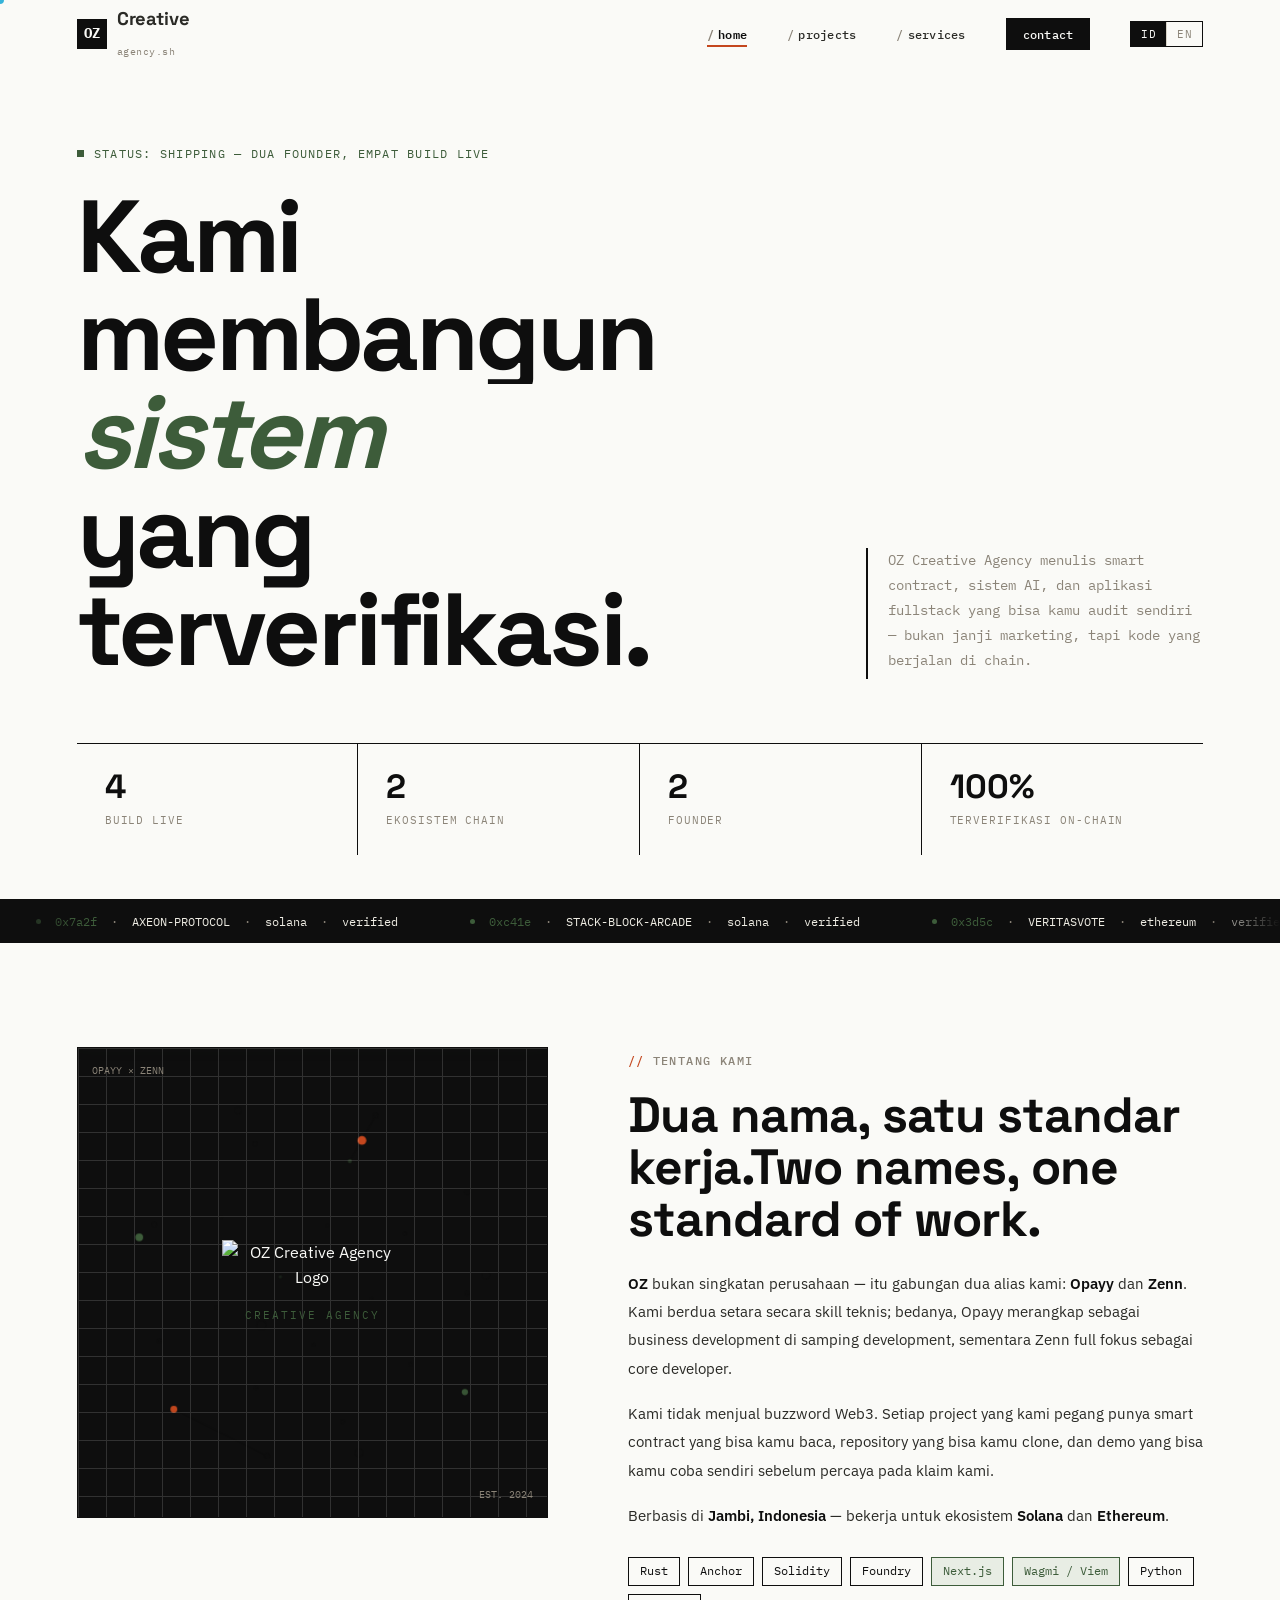
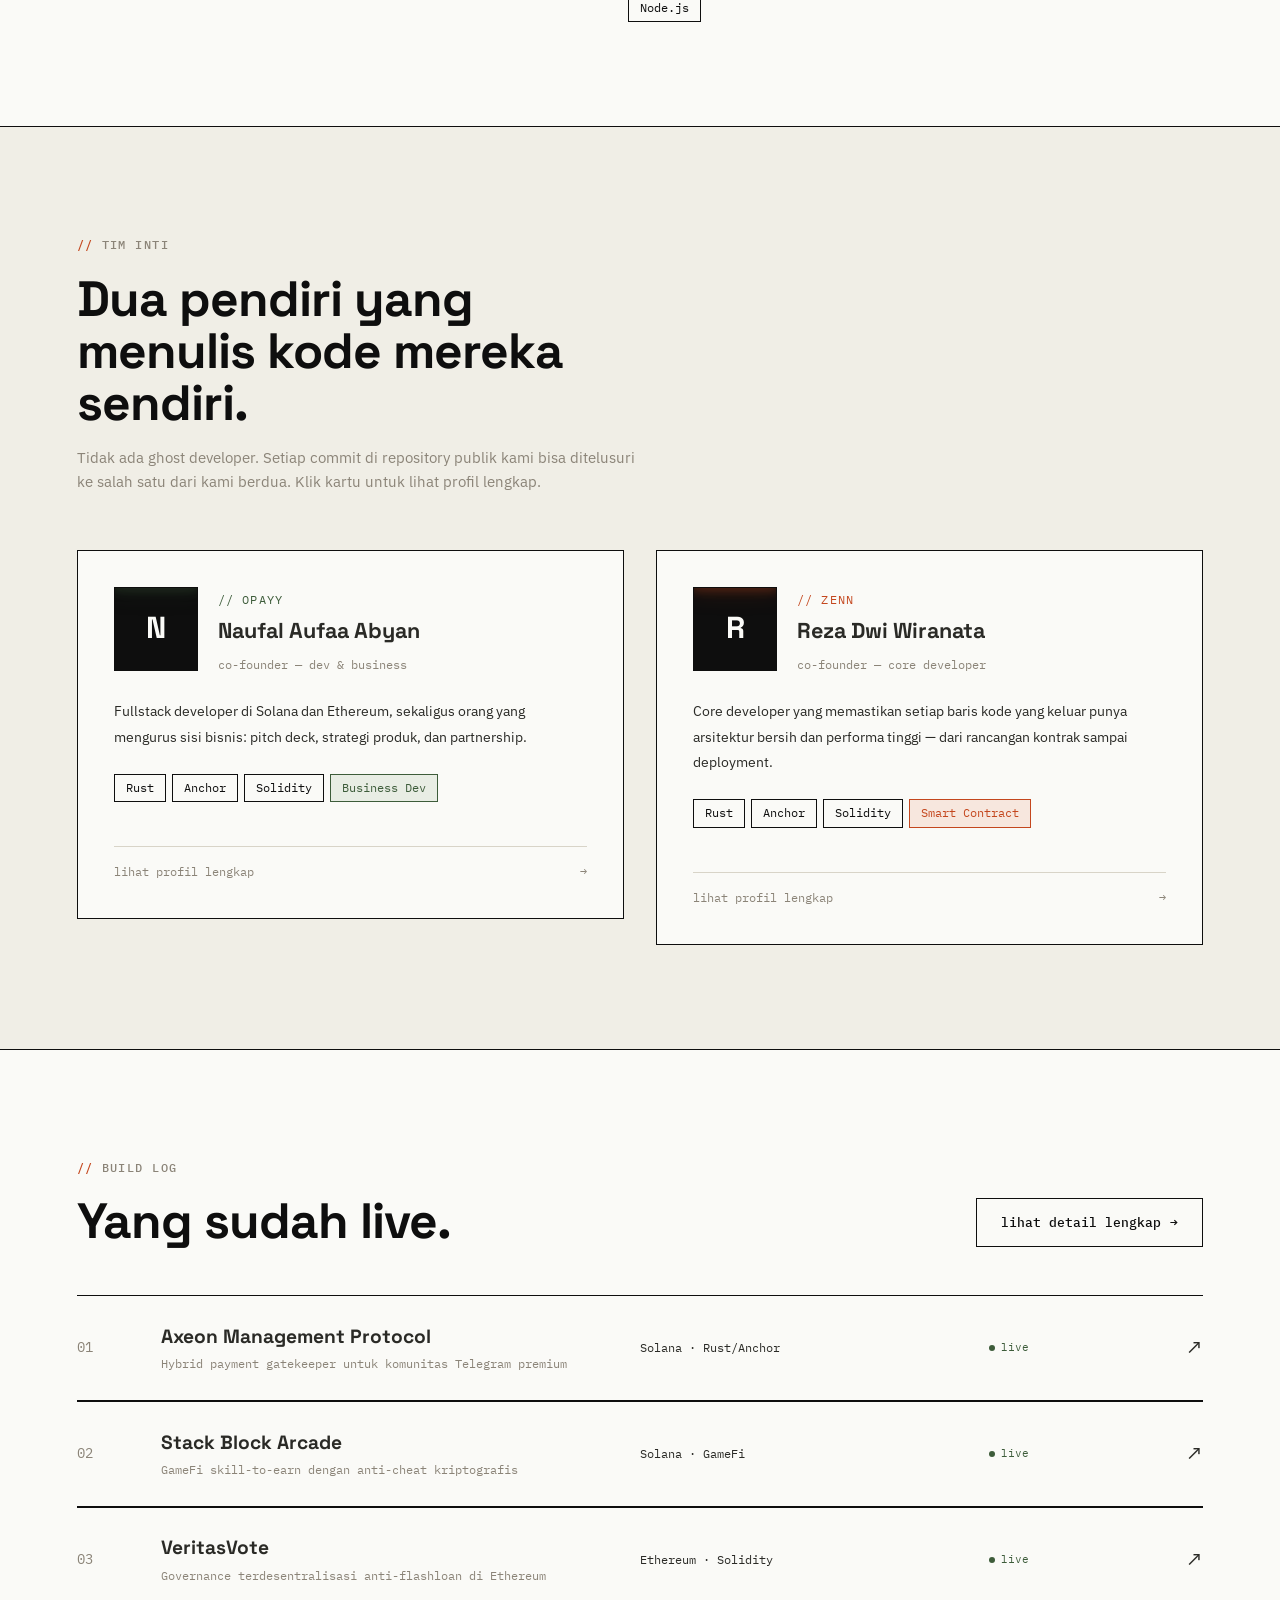
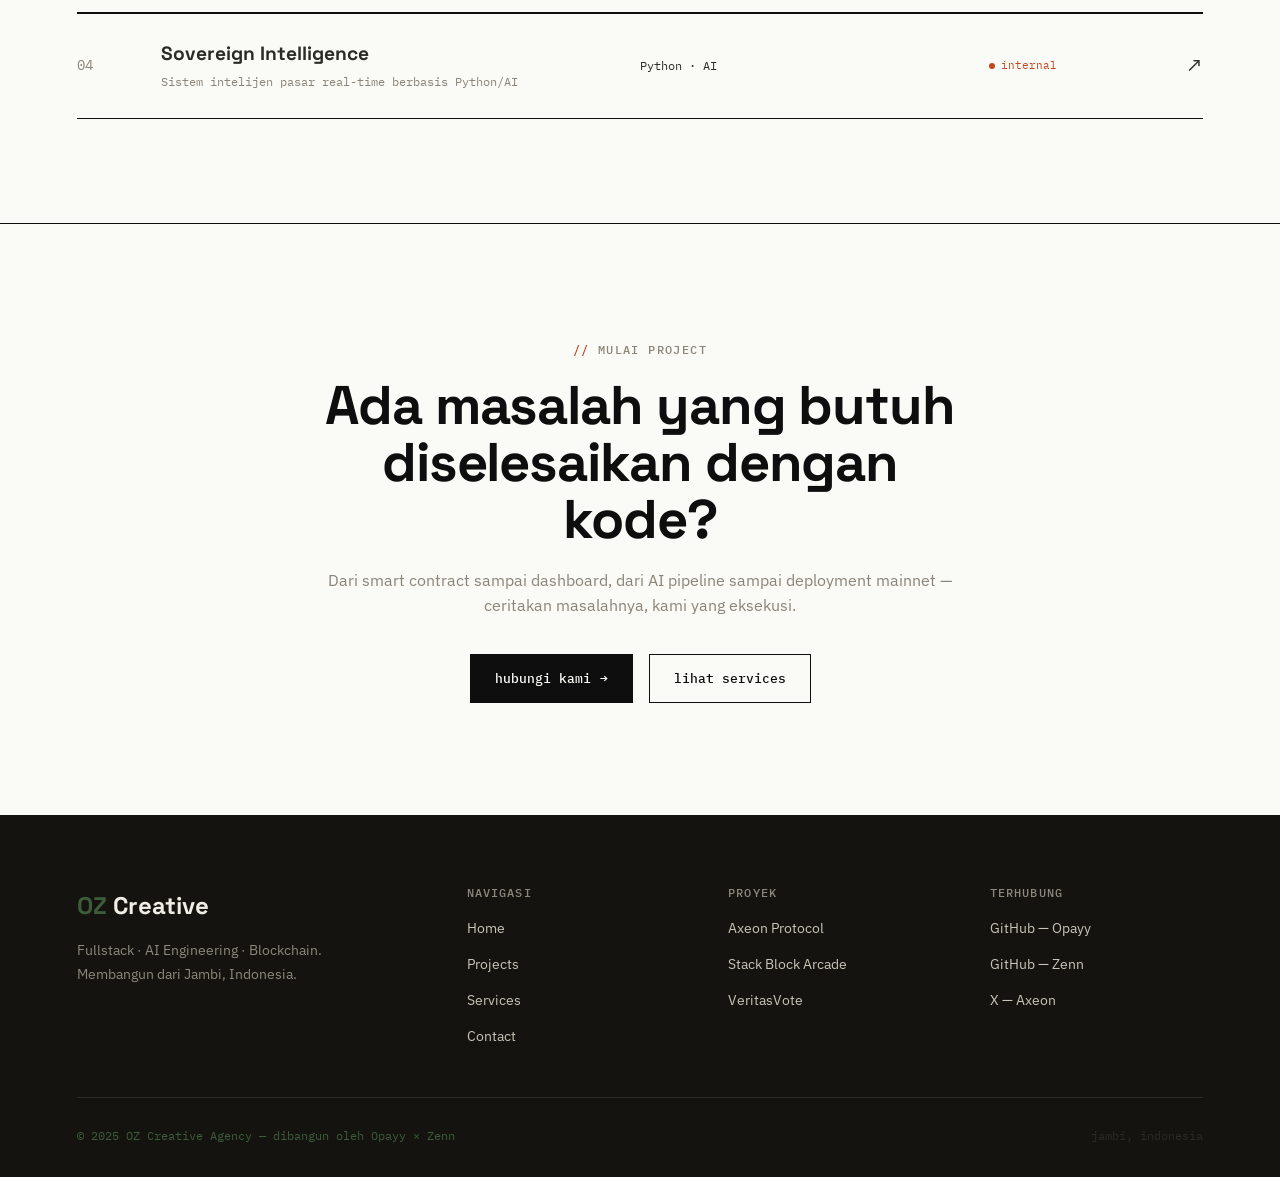
==== commit c36e5365: "fix and update design" ====
--- a/index.html
+++ b/index.html
@@ -4,6 +4,7 @@
 <meta charset="UTF-8"/>
 <meta name="viewport" content="width=device-width,initial-scale=1"/>
 <title>OZ Creative Agency — Fullstack · AI · Blockchain</title>
+<meta name="description" content="OZ Creative Agency — dua builder yang menulis smart contract, sistem AI, dan aplikasi fullstack yang bisa diaudit. Solana × Ethereum."/>
 <link rel="stylesheet" href="css/tokens.css"/>
 <link rel="stylesheet" href="css/base.css"/>
 <link rel="stylesheet" href="css/components.css"/>
@@ -23,6 +24,7 @@
     <li><a href="projects.html">projects</a></li>
     <li><a href="services.html">services</a></li>
     <li><a href="contact.html" class="nav-cta">contact</a></li>
+    <li class="lang-switch"><button data-lang-btn="id">ID</button><button data-lang-btn="en">EN</button></li>
   </ul>
   <button class="hamburger" id="hamburger"><span></span><span></span><span></span></button>
 </nav>
@@ -31,62 +33,69 @@
 <section id="hero">
   <div class="hero-grid">
     <div>
-      <div class="hero-kicker"><span class="dot"></span>status: shipping — two founders, four live builds</div>
+      <div class="hero-kicker"><span class="dot"></span>
+        <span data-lang-id>status: shipping — dua founder, empat build live</span>
+        <span data-lang-en style="display:none">status: shipping — two founders, four live builds</span>
+      </div>
       <h1 class="hero-h1">
-        <span class="line"><span>We build</span></span>
-        <span class="line"><span class="accent-word">verifiable</span></span>
-        <span class="line"><span>systems.</span></span>
+        <span class="line"><span data-lang-id>Kami membangun</span><span data-lang-en style="display:none">We build</span></span>
+        <span class="line"><span class="accent-word" data-lang-id>sistem</span><span class="accent-word" data-lang-en style="display:none">verifiable</span></span>
+        <span class="line"><span data-lang-id>yang terverifikasi.</span><span data-lang-en style="display:none">systems.</span></span>
       </h1>
     </div>
     <div class="hero-side rv rv-right">
-      OZ Creative Agency menulis smart contract, sistem AI, dan aplikasi fullstack yang bisa kamu audit sendiri — bukan janji marketing, tapi kode yang berjalan di chain.
+      <span data-lang-id>OZ Creative Agency menulis smart contract, sistem AI, dan aplikasi fullstack yang bisa kamu audit sendiri — bukan janji marketing, tapi kode yang berjalan di chain.</span>
+      <span data-lang-en style="display:none">OZ Creative Agency writes smart contracts, AI systems, and fullstack apps you can audit yourself — not marketing promises, but code that actually runs on-chain.</span>
     </div>
   </div>
 
   <div class="hero-meta-row rv">
     <div class="hero-meta-cell">
       <span class="hmc-num" data-count="4">0</span>
-      <span class="hmc-label">Shipped Builds</span>
+      <span class="hmc-label" data-lang-id>Build Live</span><span class="hmc-label" data-lang-en style="display:none">Shipped Builds</span>
     </div>
     <div class="hero-meta-cell">
       <span class="hmc-num" data-count="2">0</span>
-      <span class="hmc-label">Chain Ecosystems</span>
+      <span class="hmc-label" data-lang-id>Ekosistem Chain</span><span class="hmc-label" data-lang-en style="display:none">Chain Ecosystems</span>
     </div>
     <div class="hero-meta-cell">
       <span class="hmc-num" data-count="2">0</span>
-      <span class="hmc-label">Founders</span>
+      <span class="hmc-label" data-lang-id>Founder</span><span class="hmc-label" data-lang-en style="display:none">Founders</span>
     </div>
     <div class="hero-meta-cell">
       <span class="hmc-num" data-count="100" data-suffix="%">0</span>
-      <span class="hmc-label">On-Chain Verified</span>
-    </div>
-  </div>
-</section>
-
-<!-- LEDGER TICKER (signature element) -->
+      <span class="hmc-label" data-lang-id>Terverifikasi On-Chain</span><span class="hmc-label" data-lang-en style="display:none">On-Chain Verified</span>
+    </div>
+  </div>
+</section>
+
+<!-- LEDGER TICKER -->
 <div class="ledger">
   <div class="ledger-track">
-    <div class="ledger-row"><span class="ledger-hash">0x7a2f</span><span class="lg-sep">·</span>AXEON-PROTOCOL<span class="lg-sep">·</span>solana<span class="lg-sep">·</span>verified</div>
-    <div class="ledger-row"><span class="ledger-hash">0xc41e</span><span class="lg-sep">·</span>STACK-BLOCK-ARCADE<span class="lg-sep">·</span>solana<span class="lg-sep">·</span>verified</div>
-    <div class="ledger-row"><span class="ledger-hash">0x3d5c</span><span class="lg-sep">·</span>VERITASVOTE<span class="lg-sep">·</span>ethereum<span class="lg-sep">·</span>verified</div>
-    <div class="ledger-row"><span class="ledger-hash">0x8b84</span><span class="lg-sep">·</span>SOVEREIGN-INTEL<span class="lg-sep">·</span>python/ai<span class="lg-sep">·</span>internal</div>
-    <div class="ledger-row"><span class="ledger-hash">0x7a2f</span><span class="lg-sep">·</span>AXEON-PROTOCOL<span class="lg-sep">·</span>solana<span class="lg-sep">·</span>verified</div>
-    <div class="ledger-row"><span class="ledger-hash">0xc41e</span><span class="lg-sep">·</span>STACK-BLOCK-ARCADE<span class="lg-sep">·</span>solana<span class="lg-sep">·</span>verified</div>
-    <div class="ledger-row"><span class="ledger-hash">0x3d5c</span><span class="lg-sep">·</span>VERITASVOTE<span class="lg-sep">·</span>ethereum<span class="lg-sep">·</span>verified</div>
-    <div class="ledger-row"><span class="ledger-hash">0x8b84</span><span class="lg-sep">·</span>SOVEREIGN-INTEL<span class="lg-sep">·</span>python/ai<span class="lg-sep">·</span>internal</div>
+    <div class="ledger-row"><span class="lg-pulse"></span><span class="ledger-hash">0x7a2f</span><span class="lg-sep">·</span>AXEON-PROTOCOL<span class="lg-sep">·</span>solana<span class="lg-sep">·</span>verified</div>
+    <div class="ledger-row"><span class="lg-pulse"></span><span class="ledger-hash">0xc41e</span><span class="lg-sep">·</span>STACK-BLOCK-ARCADE<span class="lg-sep">·</span>solana<span class="lg-sep">·</span>verified</div>
+    <div class="ledger-row"><span class="lg-pulse"></span><span class="ledger-hash">0x3d5c</span><span class="lg-sep">·</span>VERITASVOTE<span class="lg-sep">·</span>ethereum<span class="lg-sep">·</span>verified</div>
+    <div class="ledger-row"><span class="lg-pulse"></span><span class="ledger-hash">0x8b84</span><span class="lg-sep">·</span>SOVEREIGN-INTEL<span class="lg-sep">·</span>python/ai<span class="lg-sep">·</span>internal</div>
+    <div class="ledger-row"><span class="lg-pulse"></span><span class="ledger-hash">0x7a2f</span><span class="lg-sep">·</span>AXEON-PROTOCOL<span class="lg-sep">·</span>solana<span class="lg-sep">·</span>verified</div>
+    <div class="ledger-row"><span class="lg-pulse"></span><span class="ledger-hash">0xc41e</span><span class="lg-sep">·</span>STACK-BLOCK-ARCADE<span class="lg-sep">·</span>solana<span class="lg-sep">·</span>verified</div>
+    <div class="ledger-row"><span class="lg-pulse"></span><span class="ledger-hash">0x3d5c</span><span class="lg-sep">·</span>VERITASVOTE<span class="lg-sep">·</span>ethereum<span class="lg-sep">·</span>verified</div>
+    <div class="ledger-row"><span class="lg-pulse"></span><span class="ledger-hash">0x8b84</span><span class="lg-sep">·</span>SOVEREIGN-INTEL<span class="lg-sep">·</span>python/ai<span class="lg-sep">·</span>internal</div>
   </div>
 </div>
 
-<!-- ABOUT -->
+<!-- ABOUT (with 3D node network) -->
 <section id="about">
   <div class="about-grid">
-    <div class="rv rv-left" data-tilt data-tilt-strength="8">
-      <div class="about-stamp">
+    <div class="rv rv-left">
+      <div class="about-stamp scan-frame">
+        <div class="scene3d-wrap" style="position:absolute;inset:0;">
+          <canvas data-scene3d data-density="26" data-radius="1"></canvas>
+        </div>
         <div class="about-stamp-grid"></div>
         <div class="about-stamp-corner tl">OPAYY × ZENN</div>
         <div class="about-stamp-corner br">EST. 2024</div>
         <div class="about-stamp-inner">
-          <div class="about-stamp-oz">OZ</div>
+          <img src="assets/images/logo-oz.svg" alt="OZ Creative Agency Logo" class="about-stamp-logo"/>
           <div class="about-stamp-tag">Creative Agency</div>
         </div>
       </div>
@@ -94,13 +103,20 @@
 
     <div>
       <div class="rv">
-        <div class="tag-label">tentang kami</div>
-        <h2 class="about-title">Dua nama,<br>satu standar kerja.</h2>
+        <div class="tag-label" data-lang-id>tentang kami</div>
+        <div class="tag-label" data-lang-en style="display:none">about us</div>
+        <h2 class="about-title" data-scramble>
+          <span data-lang-id>Dua nama, satu standar kerja.</span><span data-lang-en style="display:none">Two names, one standard of work.</span>
+        </h2>
       </div>
       <div class="about-copy rv" style="transition-delay:.08s">
-        <p><strong>OZ</strong> bukan singkatan perusahaan — itu gabungan dua alias kami: <strong>Opayy</strong> dan <strong>Zenn</strong>. Kami berdua setara secara skill teknis; bedanya, Opayy merangkap sebagai business development di samping development, sementara Zenn full fokus sebagai core developer.</p>
-        <p>Kami tidak menjual buzzword Web3. Setiap project yang kami pegang punya smart contract yang bisa kamu baca, repository yang bisa kamu clone, dan demo yang bisa kamu coba sendiri sebelum percaya pada klaim kami.</p>
-        <p>Berbasis di <strong>Jambi, Indonesia</strong> — bekerja untuk ekosistem <strong>Solana</strong> dan <strong>Ethereum</strong>.</p>
+        <p data-lang-id><strong>OZ</strong> bukan singkatan perusahaan — itu gabungan dua alias kami: <strong>Opayy</strong> dan <strong>Zenn</strong>. Kami berdua setara secara skill teknis; bedanya, Opayy merangkap sebagai business development di samping development, sementara Zenn full fokus sebagai core developer.</p>
+        <p data-lang-id>Kami tidak menjual buzzword Web3. Setiap project yang kami pegang punya smart contract yang bisa kamu baca, repository yang bisa kamu clone, dan demo yang bisa kamu coba sendiri sebelum percaya pada klaim kami.</p>
+        <p data-lang-id>Berbasis di <strong>Jambi, Indonesia</strong> — bekerja untuk ekosistem <strong>Solana</strong> dan <strong>Ethereum</strong>.</p>
+
+        <p data-lang-en style="display:none"><strong>OZ</strong> isn't a company acronym — it's a fusion of our two aliases: <strong>Opayy</strong> and <strong>Zenn</strong>. We're equal in technical skill; the difference is Opayy also handles business development alongside development, while Zenn focuses fully as core developer.</p>
+        <p data-lang-en style="display:none">We don't sell Web3 buzzwords. Every project we take on has a smart contract you can read, a repository you can clone, and a demo you can try yourself before trusting our claims.</p>
+        <p data-lang-en style="display:none">Based in <strong>Jambi, Indonesia</strong> — building for the <strong>Solana</strong> and <strong>Ethereum</strong> ecosystems.</p>
       </div>
       <div class="about-stack-row rv" style="transition-delay:.16s">
         <span class="chip">Rust</span>
@@ -116,140 +132,139 @@
   </div>
 </section>
 
-<!-- FOUNDERS -->
+<!-- FOUNDERS — now clickable cards linking to full profile pages -->
 <section id="founders">
   <div class="founders-head rv">
-    <div class="tag-label">tim inti</div>
-    <h2>Dua pendiri yang menulis kode mereka sendiri.</h2>
-    <p>Tidak ada ghost developer. Setiap commit di repository publik kami bisa ditelusuri ke salah satu dari kami berdua.</p>
+    <div class="tag-label" data-lang-id>tim inti</div>
+    <div class="tag-label" data-lang-en style="display:none">core team</div>
+    <h2 data-lang-id>Dua pendiri yang menulis kode mereka sendiri.</h2>
+    <h2 data-lang-en style="display:none">Two founders who write their own code.</h2>
+    <p data-lang-id>Tidak ada ghost developer. Setiap commit di repository publik kami bisa ditelusuri ke salah satu dari kami berdua. Klik kartu untuk lihat profil lengkap.</p>
+    <p data-lang-en style="display:none">No ghost developers. Every commit in our public repositories traces back to one of us. Click a card to view the full profile.</p>
   </div>
 
   <div class="founders-grid">
     <!-- OPAYY -->
-    <div class="f-card flat-card moss-hover rv rv-left">
-      <div class="f-card-top">
-        <div class="f-photo">
-          <!-- GANTI src dengan path foto kamu, simpan di assets/images/ -->
-          <img src="assets/images/foto-opayy.jpg" alt="Naufal Aufaa Abyan" onerror="this.style.display='none';this.nextElementSibling.style.display='flex'"/>
-          <div class="f-photo-fallback" style="display:none">N</div>
-        </div>
-        <div class="f-meta-top">
-          <div class="f-handle">// opayy</div>
-          <div class="f-name">Naufal Aufaa Abyan</div>
-          <div class="f-role">co-founder — dev &amp; business</div>
-        </div>
-      </div>
-      <p class="f-bio">Fullstack developer di Solana dan Ethereum, sekaligus orang yang mengurus sisi bisnis: pitch deck, strategi produk, dan partnership. Dua peran, satu standar kerja yang sama.</p>
-      <div class="f-skills">
-        <span class="chip">Rust</span>
-        <span class="chip">Anchor</span>
-        <span class="chip">Solidity</span>
-        <span class="chip">Next.js</span>
-        <span class="chip moss">Business Dev</span>
-      </div>
-      <div class="f-divider"></div>
-      <div class="f-footer">
-        <div class="f-socials">
-          <a href="https://github.com/Opayys" target="_blank" class="f-soc" title="GitHub" rel="noopener">
-            <svg width="15" height="15" fill="currentColor" viewBox="0 0 24 24"><path d="M12 0C5.37 0 0 5.37 0 12c0 5.31 3.435 9.795 8.205 11.385.6.105.825-.255.825-.57 0-.285-.015-1.23-.015-2.235-3.015.555-3.795-.735-4.035-1.41-.135-.345-.72-1.41-1.23-1.695-.42-.225-1.02-.78-.015-.795.945-.015 1.62.87 1.845 1.23 1.08 1.815 2.805 1.305 3.495.99.105-.78.42-1.305.765-1.605-2.67-.3-5.46-1.335-5.46-5.925 0-1.305.465-2.385 1.23-3.225-.12-.3-.54-1.53.12-3.18 0 0 1.005-.315 3.3 1.23.96-.27 1.98-.405 3-.405s2.04.135 3 .405c2.295-1.56 3.3-1.23 3.3-1.23.66 1.65.24 2.88.12 3.18.765.84 1.23 1.905 1.23 3.225 0 4.605-2.805 5.625-5.475 5.925.435.375.81 1.095.81 2.22 0 1.605-.015 2.895-.015 3.3 0 .315.225.69.825.57A12.02 12.02 0 0 0 24 12c0-6.63-5.37-12-12-12z"/></svg>
-          </a>
-          <a href="https://x.com/axeonprotocol" target="_blank" class="f-soc" title="X" rel="noopener">
-            <svg width="13" height="13" fill="currentColor" viewBox="0 0 24 24"><path d="M18.244 2.25h3.308l-7.227 8.26 8.502 11.24H16.17l-4.714-6.231-5.401 6.231H2.746l7.73-8.835L1.254 2.25H8.08l4.258 5.63 5.906-5.63zm-1.161 17.52h1.833L7.084 4.126H5.117z"/></svg>
-          </a>
-        </div>
-        <div class="f-loc">Jambi, ID</div>
-      </div>
-    </div>
+    <a href="founder-opayy.html" class="f-card-link rv rv-left">
+      <div class="f-card flat-card moss-hover" data-tilt data-tilt-strength="6">
+        <div class="f-card-top">
+          <div class="f-photo scan-frame">
+            <img src="assets/images/foto-opayy.jpg" alt="Naufal Aufaa Abyan" onerror="this.style.display='none';this.nextElementSibling.style.display='flex'"/>
+            <div class="f-photo-fallback" style="display:none">N</div>
+          </div>
+          <div class="f-meta-top">
+            <div class="f-handle">// opayy</div>
+            <div class="f-name">Naufal Aufaa Abyan</div>
+            <div class="f-role" data-lang-id>co-founder — dev &amp; business</div>
+            <div class="f-role" data-lang-en style="display:none">co-founder — dev &amp; business</div>
+          </div>
+        </div>
+        <p class="f-bio" data-lang-id>Fullstack developer di Solana dan Ethereum, sekaligus orang yang mengurus sisi bisnis: pitch deck, strategi produk, dan partnership.</p>
+        <p class="f-bio" data-lang-en style="display:none">Fullstack developer across Solana and Ethereum, also handling the business side: pitch decks, product strategy, and partnerships.</p>
+        <div class="f-skills">
+          <span class="chip">Rust</span>
+          <span class="chip">Anchor</span>
+          <span class="chip">Solidity</span>
+          <span class="chip moss">Business Dev</span>
+        </div>
+        <div class="f-card-view-more">
+          <span data-lang-id>lihat profil lengkap</span><span data-lang-en style="display:none">view full profile</span>
+          <span class="arr">→</span>
+        </div>
+      </div>
+    </a>
 
     <!-- ZENN -->
-    <div class="f-card flat-card rust-hover rv rv-right">
-      <div class="f-card-top">
-        <div class="f-photo">
-          <!-- GANTI src dengan path foto Reza, simpan di assets/images/ -->
-          <img src="assets/images/foto-zenn.jpg" alt="Reza Dwi Wiranata" onerror="this.style.display='none';this.nextElementSibling.style.display='flex'"/>
-          <div class="f-photo-fallback" style="display:none">R</div>
-        </div>
-        <div class="f-meta-top">
-          <div class="f-handle" style="color:var(--rust)">// zenn</div>
-          <div class="f-name">Reza Dwi Wiranata</div>
-          <div class="f-role">co-founder — core developer</div>
-        </div>
-      </div>
-      <p class="f-bio">Core developer yang memastikan setiap baris kode yang keluar punya arsitektur bersih dan performa tinggi — dari rancangan kontrak sampai deployment ke mainnet.</p>
-      <div class="f-skills">
-        <span class="chip">Rust</span>
-        <span class="chip">Anchor</span>
-        <span class="chip">Solidity</span>
-        <span class="chip">Node.js</span>
-        <span class="chip rust">Smart Contract</span>
-      </div>
-      <div class="f-divider"></div>
-      <div class="f-footer">
-        <div class="f-socials">
-          <a href="https://github.com/GodZenn" target="_blank" class="f-soc" title="GitHub" rel="noopener">
-            <svg width="15" height="15" fill="currentColor" viewBox="0 0 24 24"><path d="M12 0C5.37 0 0 5.37 0 12c0 5.31 3.435 9.795 8.205 11.385.6.105.825-.255.825-.57 0-.285-.015-1.23-.015-2.235-3.015.555-3.795-.735-4.035-1.41-.135-.345-.72-1.41-1.23-1.695-.42-.225-1.02-.78-.015-.795.945-.015 1.62.87 1.845 1.23 1.08 1.815 2.805 1.305 3.495.99.105-.78.42-1.305.765-1.605-2.67-.3-5.46-1.335-5.46-5.925 0-1.305.465-2.385 1.23-3.225-.12-.3-.54-1.53.12-3.18 0 0 1.005-.315 3.3 1.23.96-.27 1.98-.405 3-.405s2.04.135 3 .405c2.295-1.56 3.3-1.23 3.3-1.23.66 1.65.24 2.88.12 3.18.765.84 1.23 1.905 1.23 3.225 0 4.605-2.805 5.625-5.475 5.925.435.375.81 1.095.81 2.22 0 1.605-.015 2.895-.015 3.3 0 .315.225.69.825.57A12.02 12.02 0 0 0 24 12c0-6.63-5.37-12-12-12z"/></svg>
-          </a>
-          <a href="https://x.com/stackyourblock" target="_blank" class="f-soc" title="X" rel="noopener">
-            <svg width="13" height="13" fill="currentColor" viewBox="0 0 24 24"><path d="M18.244 2.25h3.308l-7.227 8.26 8.502 11.24H16.17l-4.714-6.231-5.401 6.231H2.746l7.73-8.835L1.254 2.25H8.08l4.258 5.63 5.906-5.63zm-1.161 17.52h1.833L7.084 4.126H5.117z"/></svg>
-          </a>
-        </div>
-        <div class="f-loc">Jambi, ID</div>
-      </div>
-    </div>
-  </div>
-</section>
-
-<!-- WORK PREVIEW (as a ledger list, not cards) -->
+    <a href="founder-zenn.html" class="f-card-link rv rv-right">
+      <div class="f-card flat-card rust-hover" data-tilt data-tilt-strength="6">
+        <div class="f-card-top">
+          <div class="f-photo scan-frame scan-rust">
+            <img src="assets/images/foto-zenn.jpg" alt="Reza Dwi Wiranata" onerror="this.style.display='none';this.nextElementSibling.style.display='flex'"/>
+            <div class="f-photo-fallback" style="display:none">R</div>
+          </div>
+          <div class="f-meta-top">
+            <div class="f-handle" style="color:var(--rust)">// zenn</div>
+            <div class="f-name">Reza Dwi Wiranata</div>
+            <div class="f-role" data-lang-id>co-founder — core developer</div>
+            <div class="f-role" data-lang-en style="display:none">co-founder — core developer</div>
+          </div>
+        </div>
+        <p class="f-bio" data-lang-id>Core developer yang memastikan setiap baris kode yang keluar punya arsitektur bersih dan performa tinggi — dari rancangan kontrak sampai deployment.</p>
+        <p class="f-bio" data-lang-en style="display:none">Core developer ensuring every line of code shipped has clean architecture and high performance — from contract design to deployment.</p>
+        <div class="f-skills">
+          <span class="chip">Rust</span>
+          <span class="chip">Anchor</span>
+          <span class="chip">Solidity</span>
+          <span class="chip rust">Smart Contract</span>
+        </div>
+        <div class="f-card-view-more">
+          <span data-lang-id>lihat profil lengkap</span><span data-lang-en style="display:none">view full profile</span>
+          <span class="arr">→</span>
+        </div>
+      </div>
+    </a>
+  </div>
+</section>
+
+<!-- WORK PREVIEW (each row links to its own project page) -->
 <section id="work-preview">
   <div class="wp-head rv">
     <div>
-      <div class="tag-label">build log</div>
-      <h2>Yang sudah live.</h2>
-    </div>
-    <a href="projects.html" class="btn btn-outline rv rv-right">lihat detail lengkap <span class="btn-arrow">→</span></a>
-  </div>
-
-  <div class="wp-list rv">
-    <div class="wp-row" onclick="location.href='projects.html#axeon'">
+      <div class="tag-label" data-lang-id>build log</div>
+      <div class="tag-label" data-lang-en style="display:none">build log</div>
+      <h2 data-lang-id>Yang sudah live.</h2>
+      <h2 data-lang-en style="display:none">What's already live.</h2>
+    </div>
+    <a href="projects.html" class="btn btn-outline rv rv-right" data-magnetic>
+      <span data-lang-id>lihat detail lengkap</span><span data-lang-en style="display:none">view full details</span>
+      <span class="btn-arrow">→</span>
+    </a>
+  </div>
+
+  <div class="wp-list rv-stagger rv">
+    <a href="project-axeon.html" class="wp-row-link"><div class="wp-row">
       <div class="wp-idx">01</div>
-      <div class="wp-name">Axeon Management Protocol<span>Hybrid payment gatekeeper untuk komunitas Telegram premium</span></div>
+      <div class="wp-name">Axeon Management Protocol<span data-lang-id>Hybrid payment gatekeeper untuk komunitas Telegram premium</span><span data-lang-en style="display:none">Hybrid payment gatekeeper for premium Telegram communities</span></div>
       <div class="wp-eco">Solana · Rust/Anchor</div>
-      <div class="wp-status live">● live</div>
+      <div class="wp-status live">live</div>
       <div class="wp-arrow">↗</div>
-    </div>
-    <div class="wp-row" onclick="location.href='projects.html#stackblock'">
+    </div></a>
+    <a href="project-stackblock.html" class="wp-row-link"><div class="wp-row">
       <div class="wp-idx">02</div>
-      <div class="wp-name">Stack Block Arcade<span>GameFi skill-to-earn dengan anti-cheat kriptografis</span></div>
+      <div class="wp-name">Stack Block Arcade<span data-lang-id>GameFi skill-to-earn dengan anti-cheat kriptografis</span><span data-lang-en style="display:none">Skill-to-earn GameFi with cryptographic anti-cheat</span></div>
       <div class="wp-eco">Solana · GameFi</div>
-      <div class="wp-status live">● live</div>
+      <div class="wp-status live">live</div>
       <div class="wp-arrow">↗</div>
-    </div>
-    <div class="wp-row" onclick="location.href='projects.html#veritasvote'">
+    </div></a>
+    <a href="project-veritasvote.html" class="wp-row-link"><div class="wp-row">
       <div class="wp-idx">03</div>
-      <div class="wp-name">VeritasVote<span>Governance terdesentralisasi anti-flashloan di Ethereum</span></div>
+      <div class="wp-name">VeritasVote<span data-lang-id>Governance terdesentralisasi anti-flashloan di Ethereum</span><span data-lang-en style="display:none">Anti-flashloan decentralized governance on Ethereum</span></div>
       <div class="wp-eco">Ethereum · Solidity</div>
-      <div class="wp-status live">● live</div>
+      <div class="wp-status live">live</div>
       <div class="wp-arrow">↗</div>
-    </div>
-    <div class="wp-row" onclick="location.href='projects.html#sovereign'">
+    </div></a>
+    <a href="project-sovereign.html" class="wp-row-link"><div class="wp-row">
       <div class="wp-idx">04</div>
-      <div class="wp-name">Sovereign Intelligence<span>Sistem intelijen pasar real-time berbasis Python/AI</span></div>
+      <div class="wp-name">Sovereign Intelligence<span data-lang-id>Sistem intelijen pasar real-time berbasis Python/AI</span><span data-lang-en style="display:none">Real-time market intelligence system built on Python/AI</span></div>
       <div class="wp-eco">Python · AI</div>
-      <div class="wp-status dev">● internal</div>
+      <div class="wp-status dev" data-lang-id>internal</div><div class="wp-status dev" data-lang-en style="display:none">internal</div>
       <div class="wp-arrow">↗</div>
-    </div>
+    </div></a>
   </div>
 </section>
 
 <!-- CTA -->
 <section id="cta-block">
-  <div class="cta-inner rv">
-    <div class="tag-label" style="justify-content:center">mulai project</div>
-    <h2>Ada masalah yang butuh diselesaikan dengan kode?</h2>
-    <p>Dari smart contract sampai dashboard, dari AI pipeline sampai deployment mainnet — ceritakan masalahnya, kami yang eksekusi.</p>
+  <div class="cta-inner rv rv-scale">
+    <div class="tag-label" style="justify-content:center" data-lang-id>mulai project</div>
+    <div class="tag-label" style="justify-content:center" data-lang-en style="display:none">start a project</div>
+    <h2 data-lang-id>Ada masalah yang butuh diselesaikan dengan kode?</h2>
+    <h2 data-lang-en style="display:none">Got a problem that needs solving with code?</h2>
+    <p data-lang-id>Dari smart contract sampai dashboard, dari AI pipeline sampai deployment mainnet — ceritakan masalahnya, kami yang eksekusi.</p>
+    <p data-lang-en style="display:none">From smart contracts to dashboards, AI pipelines to mainnet deployment — tell us the problem, we'll execute.</p>
     <div class="cta-acts">
-      <a href="contact.html" class="btn btn-solid">hubungi kami <span class="btn-arrow">→</span></a>
-      <a href="services.html" class="btn btn-outline">lihat services</a>
+      <a href="contact.html" class="btn btn-solid" data-magnetic><span data-lang-id>hubungi kami</span><span data-lang-en style="display:none">contact us</span> <span class="btn-arrow">→</span></a>
+      <a href="services.html" class="btn btn-outline" data-magnetic><span data-lang-id>lihat services</span><span data-lang-en style="display:none">view services</span></a>
     </div>
   </div>
 </section>
@@ -259,23 +274,24 @@
   <div class="footer-grid">
     <div>
       <div class="footer-mark"><span>OZ</span> Creative</div>
-      <p>Fullstack · AI Engineering · Blockchain. Membangun dari Jambi, Indonesia.</p>
+      <p data-lang-id>Fullstack · AI Engineering · Blockchain. Membangun dari Jambi, Indonesia.</p>
+      <p data-lang-en style="display:none">Fullstack · AI Engineering · Blockchain. Built from Jambi, Indonesia.</p>
     </div>
     <div class="footer-col">
-      <h4>navigation</h4>
+      <h4 data-lang-id>navigasi</h4><h4 data-lang-en style="display:none">navigation</h4>
       <ul><li><a href="index.html">Home</a></li><li><a href="projects.html">Projects</a></li><li><a href="services.html">Services</a></li><li><a href="contact.html">Contact</a></li></ul>
     </div>
     <div class="footer-col">
-      <h4>projects</h4>
-      <ul><li><a href="https://axeon-protocol.vercel.app/" target="_blank" rel="noopener">Axeon Protocol</a></li><li><a href="https://stack-block-arcade-ten.vercel.app/" target="_blank" rel="noopener">Stack Block Arcade</a></li><li><a href="https://github.com/Opayys/VeritasVote" target="_blank" rel="noopener">VeritasVote</a></li></ul>
+      <h4 data-lang-id>proyek</h4><h4 data-lang-en style="display:none">projects</h4>
+      <ul><li><a href="project-axeon.html">Axeon Protocol</a></li><li><a href="project-stackblock.html">Stack Block Arcade</a></li><li><a href="project-veritasvote.html">VeritasVote</a></li></ul>
     </div>
     <div class="footer-col">
-      <h4>connect</h4>
+      <h4 data-lang-id>terhubung</h4><h4 data-lang-en style="display:none">connect</h4>
       <ul><li><a href="https://github.com/Opayys" target="_blank" rel="noopener">GitHub — Opayy</a></li><li><a href="https://github.com/GodZenn" target="_blank" rel="noopener">GitHub — Zenn</a></li><li><a href="https://x.com/axeonprotocol" target="_blank" rel="noopener">X — Axeon</a></li></ul>
     </div>
   </div>
   <div class="footer-bottom">
-    <p>© 2025 OZ Creative Agency — built by <span>Opayy × Zenn</span></p>
+    <p><span data-lang-id>© 2025 OZ Creative Agency — dibangun oleh</span><span data-lang-en style="display:none">© 2025 OZ Creative Agency — built by</span> <span>Opayy × Zenn</span></p>
     <p>jambi, indonesia</p>
   </div>
 </footer>
@@ -285,5 +301,10 @@
 <script src="js/reveal.js"></script>
 <script src="js/counter.js"></script>
 <script src="js/tilt.js"></script>
+<script src="js/cursor.js"></script>
+<script src="js/scramble.js"></script>
+<script src="js/magnetic.js"></script>
+<script src="js/scene3d.js"></script>
+<script src="js/i18n.js"></script>
 </body>
 </html>
--- a/css/components.css
+++ b/css/components.css
@@ -10,9 +10,9 @@
   padding: 0 6%;
   background: var(--paper);
   border-bottom: 1px solid transparent;
-  transition: border-color .3s ease;
-}
-nav.site-nav.scrolled { border-bottom: 1px solid var(--ink); }
+  transition: border-color .35s ease, box-shadow .35s ease;
+}
+nav.site-nav.scrolled { border-bottom: 1px solid var(--ink); box-shadow: 0 4px 0 -3px rgba(14,14,14,0.04); }
 
 .nav-mark {
   display: flex; align-items: center; gap: 10px;
@@ -25,7 +25,9 @@
   display: flex; align-items: center; justify-content: center;
   font-size: 0.85rem; font-weight: 700;
   font-family: var(--f-mono);
-}
+  transition: background .3s ease, transform .35s cubic-bezier(.34,1.56,.64,1);
+}
+.nav-mark:hover .mark-box { background: var(--moss); transform: rotate(-8deg) scale(1.06); }
 .nav-mark .mark-sub {
   font-family: var(--f-mono); font-size: 0.65rem; color: var(--stone);
   font-weight: 400; letter-spacing: 0.05em;
@@ -36,32 +38,50 @@
   font-family: var(--f-mono); font-size: 0.78rem; font-weight: 500;
   color: var(--ink-soft); position: relative; padding-bottom: 3px;
   text-transform: lowercase; letter-spacing: 0.02em;
-}
-.nav-links a::before { content: '/'; color: var(--stone); margin-right: 4px; }
+  transition: color .2s ease;
+}
+.nav-links a::before { content: '/'; color: var(--stone); margin-right: 4px; transition: color .2s ease; }
 .nav-links a::after {
   content: ''; position: absolute; left: 0; right: 0; bottom: 0;
   height: 2px; background: var(--rust);
-  transform: scaleX(0); transform-origin: left; transition: transform .25s ease;
-}
+  transform: scaleX(0); transform-origin: left; transition: transform .3s cubic-bezier(.65,0,.35,1);
+}
+.nav-links a:hover { color: var(--ink); }
+.nav-links a:hover::before { color: var(--rust); }
 .nav-links a:hover::after, .nav-links a.active::after { transform: scaleX(1); }
 .nav-links a.active { color: var(--ink); font-weight: 600; }
 
 .nav-cta {
   border: var(--border); padding: 7px 16px !important;
   background: var(--ink); color: var(--paper) !important;
-  transition: background .2s, color .2s;
+  transition: background .25s ease, color .2s, transform .25s cubic-bezier(.34,1.56,.64,1), box-shadow .25s ease;
+  position: relative; overflow: hidden;
 }
 .nav-cta::before { display: none; }
 .nav-cta::after { display: none !important; }
-.nav-cta:hover { background: var(--rust); }
+.nav-cta:hover { background: var(--rust); transform: translateY(-2px); box-shadow: 3px 3px 0 var(--ink); }
+
+/* ── LANG SWITCH ──────────────────────────────── */
+.lang-switch {
+  display: flex; align-items: center; border: var(--border);
+  font-family: var(--f-mono); font-size: 0.7rem; overflow: hidden;
+}
+.lang-switch button {
+  padding: 5px 10px; background: var(--paper); color: var(--stone);
+  border: none; cursor: pointer; transition: background .2s ease, color .2s ease;
+  text-transform: uppercase; letter-spacing: .04em;
+}
+.lang-switch button + button { border-left: var(--border-soft); }
+.lang-switch button.active { background: var(--ink); color: var(--paper); }
+.lang-switch button:hover:not(.active) { background: var(--paper-dim); color: var(--ink); }
 
 .hamburger {
   display: none; flex-direction: column; gap: 5px; cursor: pointer;
   background: none; border: none; padding: 4px;
 }
-.hamburger span { display: block; width: 24px; height: 2px; background: var(--ink); transition: all .25s; }
+.hamburger span { display: block; width: 24px; height: 2px; background: var(--ink); transition: all .3s cubic-bezier(.65,0,.35,1); }
 .hamburger.open span:nth-child(1) { transform: translateY(7px) rotate(45deg); }
-.hamburger.open span:nth-child(2) { opacity: 0; }
+.hamburger.open span:nth-child(2) { opacity: 0; transform: scaleX(0); }
 .hamburger.open span:nth-child(3) { transform: translateY(-7px) rotate(-45deg); }
 
 @media (max-width: 760px) {
@@ -71,25 +91,37 @@
     background: var(--paper); border-bottom: var(--border);
     padding: 1.75rem 6%;
   }
-  .nav-links.open { display: flex; }
+  .nav-links.open { display: flex; animation: navDrop .35s cubic-bezier(.16,1,.3,1); }
   .hamburger { display: flex; }
 }
+@keyframes navDrop { from { opacity: 0; transform: translateY(-10px); } to { opacity: 1; transform: none; } }
+
+/* ── SCENE3D CANVAS WRAPPER ───────────────────── */
+.scene3d-wrap { position: relative; width: 100%; height: 100%; cursor: grab; }
+.scene3d-wrap:active { cursor: grabbing; }
+.scene3d-wrap canvas { display: block; width: 100%; height: 100%; }
+
+/* ── SCRAMBLE TEXT CURSOR HINT ─────────────────── */
+[data-scramble] { font-variant-numeric: tabular-nums; }
 
 /* ── BUTTONS ──────────────────────────────────── */
 .btn {
   display: inline-flex; align-items: center; gap: 9px;
   padding: 13px 24px;
   font-family: var(--f-mono); font-weight: 500; font-size: 0.82rem;
-  border: var(--border); cursor: pointer; transition: all .2s ease;
+  border: var(--border); cursor: pointer;
+  transition: transform .25s cubic-bezier(.34,1.56,.64,1), box-shadow .25s ease, background .2s ease, color .2s ease, border-color .2s ease;
   background: var(--paper); color: var(--ink);
+  position: relative;
 }
 .btn-solid { background: var(--ink); color: var(--paper); }
-.btn-solid:hover { background: var(--rust); border-color: var(--rust); }
-.btn-outline:hover { background: var(--ink); color: var(--paper); }
+.btn-solid:hover { background: var(--rust); border-color: var(--rust); transform: translate(-2px,-2px); box-shadow: 3px 3px 0 var(--ink); }
+.btn-outline:hover { background: var(--ink); color: var(--paper); transform: translate(-2px,-2px); box-shadow: 3px 3px 0 var(--rust); }
 .btn-moss { background: var(--moss); color: var(--paper); border-color: var(--moss); }
-.btn-moss:hover { background: var(--ink); border-color: var(--ink); }
-.btn-arrow { transition: transform .2s ease; }
-.btn:hover .btn-arrow { transform: translateX(4px); }
+.btn-moss:hover { background: var(--ink); border-color: var(--ink); transform: translate(-2px,-2px); box-shadow: 3px 3px 0 var(--moss); }
+.btn-arrow { transition: transform .25s cubic-bezier(.34,1.56,.64,1); display: inline-block; }
+.btn:hover .btn-arrow { transform: translateX(5px); }
+.btn:active { transform: translate(0,0) !important; box-shadow: none !important; }
 
 /* ── LABEL / EYEBROW ──────────────────────────── */
 .tag-label {
@@ -98,7 +130,8 @@
   color: var(--stone); text-transform: uppercase; letter-spacing: 0.12em;
   margin-bottom: 1.1rem;
 }
-.tag-label::before { content: '//'; color: var(--rust); }
+.tag-label::before { content: '//'; color: var(--rust); animation: labelBlink 2.4s ease-in-out infinite; }
+@keyframes labelBlink { 0%,100% { opacity: 1; } 50% { opacity: .35; } }
 
 /* ── BADGE / CHIP ─────────────────────────────── */
 .chip {
@@ -107,9 +140,13 @@
   font-family: var(--f-mono); font-size: 0.72rem;
   border: 1px solid var(--ink); color: var(--ink);
   background: var(--paper);
-}
+  transition: transform .2s cubic-bezier(.34,1.56,.64,1), background .2s ease, color .2s ease;
+}
+.chip:hover { transform: translateY(-2px); background: var(--ink); color: var(--paper); }
 .chip.moss { border-color: var(--moss); color: var(--moss); background: var(--moss-dim); }
+.chip.moss:hover { background: var(--moss); color: var(--paper); }
 .chip.rust { border-color: var(--rust); color: var(--rust); background: var(--rust-dim); }
+.chip.rust:hover { background: var(--rust); color: var(--paper); }
 .chip.fill { background: var(--ink); color: var(--paper); }
 
 /* ── LEDGER TICKER (signature element) ─────────
@@ -118,6 +155,12 @@
 .ledger {
   border-top: var(--border); border-bottom: var(--border);
   background: var(--ink); overflow: hidden; padding: 11px 0;
+  position: relative;
+}
+.ledger::before {
+  content: ''; position: absolute; inset: 0;
+  background: linear-gradient(90deg, var(--ink) 0%, transparent 6%, transparent 94%, var(--ink) 100%);
+  z-index: 2; pointer-events: none;
 }
 .ledger-track {
   display: flex; width: max-content;
@@ -129,34 +172,70 @@
   padding: 0 2.25rem;
   font-family: var(--f-mono); font-size: 0.76rem;
   color: var(--paper-on-ink); white-space: nowrap;
-}
-.ledger-hash { color: var(--moss); }
+  transition: color .2s ease;
+}
+.ledger-row:hover { color: var(--moss); }
+.ledger-hash { color: var(--moss); position: relative; }
 .ledger-row .lg-sep { color: var(--stone); }
+.ledger-row .lg-pulse {
+  width: 5px; height: 5px; border-radius: 50%; background: var(--moss);
+  display: inline-block; animation: pulseDot 1.8s ease-in-out infinite;
+}
 @keyframes ledgerScroll { to { transform: translateX(-50%); } }
+@keyframes pulseDot { 0%,100% { opacity: 1; transform: scale(1); } 50% { opacity: .3; transform: scale(.7); } }
 
 /* ── CARD ─────────────────────────────────────── */
 .flat-card {
   border: var(--border);
   background: var(--paper);
-  transition: transform .25s ease, box-shadow .25s ease;
+  transition: transform .3s cubic-bezier(.34,1.4,.64,1), box-shadow .3s ease;
+  position: relative;
 }
 .flat-card:hover {
-  transform: translate(-3px, -3px);
-  box-shadow: 5px 5px 0 var(--ink);
-}
-.flat-card.moss-hover:hover { box-shadow: 5px 5px 0 var(--moss); }
-.flat-card.rust-hover:hover { box-shadow: 5px 5px 0 var(--rust); }
+  transform: translate(-4px, -4px);
+  box-shadow: 6px 6px 0 var(--ink);
+}
+.flat-card.moss-hover:hover { box-shadow: 6px 6px 0 var(--moss); }
+.flat-card.rust-hover:hover { box-shadow: 6px 6px 0 var(--rust); }
+.flat-card:active { transform: translate(-1px,-1px); box-shadow: 2px 2px 0 var(--ink); }
+
+/* ── CLICKABLE ROW (founders / project list arrows) ───── */
+.clickable-row {
+  cursor: pointer;
+  transition: background .25s ease;
+}
 
 /* ── SCROLL REVEAL ────────────────────────────── */
-.rv { opacity: 0; transform: translateY(28px); transition: opacity .7s ease, transform .7s ease; }
-.rv.rv-left { transform: translateX(-28px); }
-.rv.rv-right { transform: translateX(28px); }
+.rv { opacity: 0; transform: translateY(28px); transition: opacity .75s cubic-bezier(.16,1,.3,1), transform .75s cubic-bezier(.16,1,.3,1); }
+.rv.rv-left { transform: translateX(-36px); }
+.rv.rv-right { transform: translateX(36px); }
+.rv.rv-scale { transform: scale(.94); }
 .rv.visible { opacity: 1; transform: none; }
+
+/* stagger helper classes for groups */
+.rv-stagger > * { opacity: 0; transform: translateY(22px); transition: opacity .6s cubic-bezier(.16,1,.3,1), transform .6s cubic-bezier(.16,1,.3,1); }
+.rv-stagger.visible > * { opacity: 1; transform: none; }
+.rv-stagger.visible > *:nth-child(1) { transition-delay: .03s; }
+.rv-stagger.visible > *:nth-child(2) { transition-delay: .09s; }
+.rv-stagger.visible > *:nth-child(3) { transition-delay: .15s; }
+.rv-stagger.visible > *:nth-child(4) { transition-delay: .21s; }
+.rv-stagger.visible > *:nth-child(5) { transition-delay: .27s; }
+.rv-stagger.visible > *:nth-child(6) { transition-delay: .33s; }
+
+/* ── MAGNETIC CURSOR DOT ──────────────────────── */
+#cursorDot {
+  position: fixed; width: 8px; height: 8px; border-radius: 50%;
+  background: var(--rust); pointer-events: none; z-index: 9000;
+  transform: translate(-50%,-50%); transition: width .2s, height .2s, background .2s;
+  mix-blend-mode: difference;
+}
+#cursorDot.grow { width: 36px; height: 36px; background: var(--moss); }
 
 /* ── FOOTER ───────────────────────────────────── */
 footer.site-footer {
   background: var(--ink-bg); color: var(--paper-on-ink);
   padding: 4.5rem 6% 2rem;
+  position: relative; overflow: hidden;
 }
 .footer-grid {
   display: grid; grid-template-columns: 1.6fr 1fr 1fr 1fr; gap: 3rem;
@@ -170,8 +249,8 @@
   text-transform: uppercase; letter-spacing: .1em; margin-bottom: 1rem; font-weight: 500;
 }
 .footer-col ul { display: flex; flex-direction: column; gap: .65rem; }
-.footer-col a { font-size: .85rem; color: #c8c4b8; transition: color .2s; }
-.footer-col a:hover { color: var(--moss); }
+.footer-col a { font-size: .85rem; color: #c8c4b8; transition: color .2s ease, padding-left .2s ease; display: inline-block; }
+.footer-col a:hover { color: var(--moss); padding-left: 4px; }
 .footer-bottom {
   display: flex; justify-content: space-between; align-items: center;
   padding-top: 1.75rem; flex-wrap: wrap; gap: 1rem;
@@ -180,4 +259,12 @@
 .footer-bottom span { color: var(--moss); }
 
 @media (max-width: 860px) { .footer-grid { grid-template-columns: 1fr 1fr; } }
-@media (max-width: 560px) { .footer-grid { grid-template-columns: 1fr; } }+@media (max-width: 560px) { .footer-grid { grid-template-columns: 1fr; } }
+
+@media (prefers-reduced-motion: reduce) {
+  .ledger-track { animation: none; }
+  #cursorDot { display: none; }
+}
+@media (max-width: 860px) {
+  #cursorDot { display: none; }
+}
--- a/css/pages.css
+++ b/css/pages.css
@@ -53,7 +53,15 @@
 }
 .hero-meta-cell {
   padding: 1.6rem 1.75rem; border-right: var(--border);
-}
+  transition: background .25s ease;
+  position: relative; overflow: hidden;
+}
+.hero-meta-cell::before {
+  content: ''; position: absolute; left: 0; bottom: 0; height: 2px; width: 0;
+  background: var(--moss); transition: width .35s cubic-bezier(.16,1,.3,1);
+}
+.hero-meta-cell:hover { background: var(--paper-dim); }
+.hero-meta-cell:hover::before { width: 100%; }
 .hero-meta-cell:last-child { border-right: none; }
 .hmc-num {
   font-family: var(--f-display); font-size: 2.1rem; font-weight: 700; color: var(--ink);
@@ -82,6 +90,10 @@
   transition: transform .1s linear; will-change: transform;
 }
 .about-stamp-inner { text-align: center; position: relative; z-index: 1; }
+.about-stamp-logo {
+  width: clamp(120px, 22vw, 180px); height: auto;
+  filter: drop-shadow(0 0 0 transparent);
+}
 .about-stamp-oz {
   font-family: var(--f-display); font-weight: 700; font-size: 6.5rem;
   letter-spacing: -0.05em; line-height: 0.9;
@@ -101,6 +113,48 @@
 }
 .about-stamp-corner.tl { top: 14px; left: 14px; }
 .about-stamp-corner.br { bottom: 14px; right: 14px; }
+
+/* ── SCAN-LINE OVERLAY (reusable: logo mark + founder photos) ─────────
+   A horizontal beam sweeps top-to-bottom on a loop, evoking a
+   verification/build scan — consistent with the ledger motif. */
+.scan-frame { position: relative; overflow: hidden; }
+.scan-frame::before {
+  content: '';
+  position: absolute; left: 0; right: 0; height: 2px;
+  background: linear-gradient(90deg, transparent, var(--moss) 15%, var(--moss) 85%, transparent);
+  box-shadow: 0 0 12px 2px rgba(61,92,58,0.65), 0 0 24px 4px rgba(61,92,58,0.25);
+  top: -4%;
+  animation: scanSweep 3.4s cubic-bezier(.45,0,.55,1) infinite;
+  z-index: 5; pointer-events: none;
+}
+.scan-frame::after {
+  content: '';
+  position: absolute; inset: 0;
+  background: linear-gradient(to bottom, rgba(61,92,58,0.08) 0%, transparent 12%);
+  opacity: 0;
+  animation: scanWake 3.4s cubic-bezier(.45,0,.55,1) infinite;
+  z-index: 4; pointer-events: none;
+}
+@keyframes scanSweep {
+  0%   { top: -4%; }
+  48%  { top: 104%; }
+  50%  { top: 104%; opacity: 0; }
+  50.1%{ top: -4%; opacity: 0; }
+  52%  { opacity: 1; }
+  100% { top: 104%; }
+}
+@keyframes scanWake {
+  0%   { opacity: .9; transform: translateY(0); }
+  48%  { opacity: .9; transform: translateY(104%); }
+  50%  { opacity: 0; }
+  100% { opacity: 0; }
+}
+.scan-frame.scan-rust::before { background: linear-gradient(90deg, transparent, var(--rust) 15%, var(--rust) 85%, transparent); box-shadow: 0 0 12px 2px rgba(196,71,30,0.65), 0 0 24px 4px rgba(196,71,30,0.25); }
+.scan-frame.scan-rust::after { background: linear-gradient(to bottom, rgba(196,71,30,0.08) 0%, transparent 12%); }
+
+@media (prefers-reduced-motion: reduce) {
+  .scan-frame::before, .scan-frame::after { animation: none; display: none; }
+}
 
 h2.about-title { font-size: clamp(2rem, 4vw, 3.1rem); margin-bottom: 1.5rem; }
 .about-copy p { margin-bottom: 1.1rem; line-height: 1.85; font-size: 0.95rem; }
@@ -170,19 +224,24 @@
   display: grid; grid-template-columns: 60px 1.4fr 1fr 100px 90px;
   align-items: center; gap: 1.5rem;
   padding: 1.6rem 0; border-top: var(--border); cursor: pointer;
-  transition: background .2s;
+  transition: background .25s ease, padding-left .25s cubic-bezier(.16,1,.3,1);
+  position: relative;
 }
 .wp-row:last-child { border-bottom: var(--border); }
-.wp-row:hover { background: var(--paper-dim); }
-.wp-idx { font-family: var(--f-mono); font-size: 0.85rem; color: var(--stone); }
+.wp-row:hover { background: var(--paper-dim); padding-left: 10px; }
+.wp-idx { font-family: var(--f-mono); font-size: 0.85rem; color: var(--stone); transition: color .25s ease; }
+.wp-row:hover .wp-idx { color: var(--moss); }
 .wp-name { font-family: var(--f-display); font-weight: 700; font-size: 1.2rem; }
 .wp-name span { display: block; font-family: var(--f-mono); font-weight: 400; font-size: 0.74rem; color: var(--stone); margin-top: 3px; text-transform: none; letter-spacing: 0; }
 .wp-eco { font-family: var(--f-mono); font-size: 0.78rem; color: var(--ink-soft); }
-.wp-status { font-family: var(--f-mono); font-size: 0.7rem; }
+.wp-status { font-family: var(--f-mono); font-size: 0.7rem; display: flex; align-items: center; gap: 6px; }
+.wp-status::before { content: ''; width: 6px; height: 6px; border-radius: 50%; display: inline-block; }
 .wp-status.live { color: var(--moss); }
+.wp-status.live::before { background: var(--moss); animation: pulseDot 1.8s ease-in-out infinite; }
 .wp-status.dev { color: var(--rust); }
-.wp-arrow { text-align: right; font-size: 1.3rem; transition: transform .2s; }
-.wp-row:hover .wp-arrow { transform: translateX(6px); }
+.wp-status.dev::before { background: var(--rust); }
+.wp-arrow { text-align: right; font-size: 1.3rem; transition: transform .3s cubic-bezier(.34,1.56,.64,1); }
+.wp-row:hover .wp-arrow { transform: translateX(8px) rotate(45deg); }
 
 @media (max-width: 760px) {
   .wp-row { grid-template-columns: 40px 1fr; row-gap: 0.5rem; }
@@ -370,6 +429,13 @@
 
 .form-success { display: none; text-align: center; padding: 2.5rem 0; }
 .form-success.show { display: block; animation: fadeIn .4s ease; }
+
+.form-error {
+  display: none; margin-top: 1rem; padding: 0.9rem 1.1rem;
+  border: 1px solid var(--rust); background: var(--rust-dim);
+  color: var(--rust); font-family: var(--f-mono); font-size: 0.78rem; line-height: 1.6;
+}
+.form-error.show { display: block; animation: fadeIn .4s ease; }
 @keyframes fadeIn { from { opacity: 0; } to { opacity: 1; } }
 .fs-mark { font-family: var(--f-mono); font-size: 0.8rem; color: var(--moss); margin-bottom: 1rem; }
 .form-success h3 { font-size: 1.5rem; margin-bottom: 0.6rem; }
@@ -397,4 +463,163 @@
   .why-grid { grid-template-columns: 1fr; }
   .why-item { border-right: none !important; }
   .why-item:last-child { border-bottom: none !important; }
+}
+
+/* ═══════════════════════════ FOUNDER CARD → CLICKABLE LINK ═══════════════════════════ */
+.f-card-link { display: block; text-decoration: none; color: inherit; }
+.f-card-link .f-card { cursor: pointer; }
+.f-card-view-more {
+  display: flex; align-items: center; justify-content: space-between;
+  font-family: var(--f-mono); font-size: 0.74rem; color: var(--stone);
+  margin-top: 1.25rem; padding-top: 1rem; border-top: var(--border-soft);
+  transition: color .2s ease;
+}
+.f-card-link:hover .f-card-view-more { color: var(--moss); }
+.f-card-view-more .arr { transition: transform .25s cubic-bezier(.34,1.56,.64,1); }
+.f-card-link:hover .f-card-view-more .arr { transform: translateX(5px); }
+
+/* ═══════════════════════════ WORK PREVIEW ROW → CLICKABLE LINK ═══════════════════════════ */
+a.wp-row-link { display: contents; }
+
+/* ═══════════════════════════ SCENE3D HERO SLOT ═══════════════════════════ */
+.hero-scene3d-box {
+  border: var(--border); aspect-ratio: 1; background: var(--ink);
+  position: relative; overflow: hidden;
+}
+
+/* ═══════════════════════════ FOUNDER PROFILE PAGE ═══════════════════════════ */
+.fp-hero {
+  padding: calc(var(--nav-h) + 3rem) 6% 0; border-bottom: var(--border);
+}
+.fp-breadcrumb {
+  font-family: var(--f-mono); font-size: 0.74rem; color: var(--stone);
+  margin-bottom: 2rem; display: flex; gap: 8px; align-items: center;
+}
+.fp-breadcrumb a { color: var(--stone); transition: color .2s; }
+.fp-breadcrumb a:hover { color: var(--moss); }
+
+.fp-grid { display: grid; grid-template-columns: 0.85fr 1.15fr; gap: 4rem; padding-bottom: 3.5rem; }
+.fp-photo-frame {
+  border: var(--border); aspect-ratio: 4/5; position: relative; overflow: hidden;
+  background: var(--paper-dim);
+}
+.fp-photo-frame img { width: 100%; height: 100%; object-fit: cover; }
+.fp-photo-fallback {
+  width: 100%; height: 100%; display: flex; align-items: center; justify-content: center;
+  font-family: var(--f-display); font-weight: 700; font-size: 6rem; color: var(--stone-line);
+}
+.fp-photo-tag {
+  position: absolute; bottom: 14px; left: 14px;
+  font-family: var(--f-mono); font-size: 0.7rem; padding: 5px 11px;
+  background: var(--paper); border: var(--border);
+}
+
+.fp-info { display: flex; flex-direction: column; justify-content: center; }
+.fp-handle { font-family: var(--f-mono); font-size: 0.85rem; color: var(--moss); margin-bottom: 0.75rem; letter-spacing: .04em; }
+.fp-name { font-size: clamp(2.4rem, 5vw, 4rem); margin-bottom: 0.6rem; line-height: 1; }
+.fp-role { font-family: var(--f-mono); font-size: 0.92rem; color: var(--stone); margin-bottom: 1.75rem; }
+.fp-bio-lead { font-size: 1.02rem; line-height: 1.85; color: var(--ink-soft); margin-bottom: 1.75rem; }
+.fp-bio-lead strong { color: var(--ink); }
+.fp-socials-row { display: flex; gap: 0.75rem; }
+.fp-soc-btn {
+  display: flex; align-items: center; gap: 8px; padding: 9px 16px;
+  border: var(--border); font-family: var(--f-mono); font-size: 0.78rem;
+  transition: background .2s, color .2s, transform .2s cubic-bezier(.34,1.56,.64,1), box-shadow .2s;
+}
+.fp-soc-btn:hover { background: var(--ink); color: var(--paper); transform: translate(-2px,-2px); box-shadow: 3px 3px 0 var(--moss); }
+
+.fp-stats-row { display: grid; grid-template-columns: repeat(4,1fr); border-top: var(--border); border-bottom: var(--border); }
+.fp-stat { padding: 1.5rem; border-right: var(--border); }
+.fp-stat:last-child { border-right: none; }
+.fp-stat-num { font-family: var(--f-display); font-size: 2rem; font-weight: 700; display: block; }
+.fp-stat-label { font-family: var(--f-mono); font-size: 0.68rem; color: var(--stone); text-transform: uppercase; margin-top: .4rem; display: block; }
+
+.fp-section { padding: 5rem 6%; border-bottom: var(--border); }
+.fp-section h2 { font-size: clamp(1.8rem, 3.5vw, 2.6rem); margin-bottom: 1.25rem; }
+.fp-section p { font-size: 0.95rem; line-height: 1.9; color: var(--ink-soft); margin-bottom: 1rem; max-width: 720px; }
+.fp-section p strong { color: var(--ink); }
+
+.fp-skill-grid { display: grid; grid-template-columns: repeat(3,1fr); border: var(--border); margin-top: 2rem; }
+.fp-skill-cat { padding: 1.75rem; border-right: var(--border); border-bottom: var(--border); }
+.fp-skill-cat:nth-child(3n) { border-right: none; }
+.fp-skill-cat-label { font-family: var(--f-mono); font-size: 0.7rem; color: var(--moss); text-transform: uppercase; margin-bottom: 1rem; letter-spacing: .08em; }
+.fp-skill-cat-items { display: flex; flex-wrap: wrap; gap: 6px; }
+
+.fp-timeline { border-top: var(--border); margin-top: 2rem; }
+.fp-tl-row { display: grid; grid-template-columns: 110px 1fr; gap: 1.5rem; padding: 1.75rem 0; border-bottom: var(--border); }
+.fp-tl-date { font-family: var(--f-mono); font-size: 0.78rem; color: var(--moss); padding-top: 3px; }
+.fp-tl-row h3 { font-size: 1.15rem; margin-bottom: 0.4rem; }
+.fp-tl-row p { font-size: 0.86rem; color: var(--stone); margin: 0; }
+
+.fp-projects-row { display: grid; grid-template-columns: repeat(2,1fr); gap: 1.5rem; margin-top: 2rem; }
+
+.fp-other-founder {
+  display: flex; align-items: center; justify-content: space-between;
+  padding: 2rem; border: var(--border); margin-top: 1rem;
+  transition: transform .3s cubic-bezier(.34,1.4,.64,1), box-shadow .3s ease;
+}
+.fp-other-founder:hover { transform: translate(-4px,-4px); box-shadow: 6px 6px 0 var(--ink); }
+
+@media (max-width: 900px) {
+  .fp-grid { grid-template-columns: 1fr; }
+  .fp-stats-row { grid-template-columns: 1fr 1fr; }
+  .fp-skill-grid { grid-template-columns: 1fr; }
+  .fp-skill-cat { border-right: none !important; }
+  .fp-projects-row { grid-template-columns: 1fr; }
+}
+
+/* ═══════════════════════════ PROJECT DETAIL PAGE (standalone) ═══════════════════════════ */
+.pp-hero { padding: calc(var(--nav-h) + 3rem) 6% 0; border-bottom: var(--border); }
+.pp-hero-grid { display: grid; grid-template-columns: 1.1fr 0.9fr; gap: 4rem; padding-bottom: 3.5rem; align-items: end; }
+.pp-eco-tag { margin-bottom: 1.25rem; }
+.pp-title-big { font-size: clamp(2.4rem, 6vw, 4.4rem); line-height: 0.98; margin-bottom: 1.25rem; }
+.pp-tagline-big { font-family: var(--f-mono); font-size: 1rem; color: var(--moss); line-height: 1.7; max-width: 580px; }
+.pp-meta-card { border: var(--border); padding: 1.75rem; }
+.pp-meta-row { display: flex; justify-content: space-between; padding: .65rem 0; border-bottom: var(--border-soft); font-family: var(--f-mono); font-size: 0.8rem; }
+.pp-meta-row:last-child { border-bottom: none; }
+.pp-meta-row span:first-child { color: var(--stone); }
+.pp-meta-row span:last-child { color: var(--ink); font-weight: 500; }
+
+.pp-hero-media { border-top: var(--border); aspect-ratio: 21/9; position: relative; overflow: hidden; background: var(--paper-dim); }
+.pp-hero-media img { width: 100%; height: 100%; object-fit: cover; }
+.pp-hero-media-fallback { width: 100%; height: 100%; display: flex; align-items: center; justify-content: center; font-family: var(--f-display); font-weight: 700; font-size: 5rem; color: var(--stone-line); }
+
+.pp-body-section { padding: 5rem 6%; border-bottom: var(--border); }
+.pp-body-grid { display: grid; grid-template-columns: 1fr 1fr; gap: 4rem; }
+.pp-body-grid h2 { font-size: clamp(1.8rem, 3.5vw, 2.5rem); margin-bottom: 1.25rem; }
+.pp-body-grid p { font-size: 0.95rem; line-height: 1.9; color: var(--ink-soft); margin-bottom: 1.1rem; }
+.pp-body-grid p strong { color: var(--ink); }
+
+.pp-flow-list { display: flex; flex-direction: column; }
+.pp-flow-step { display: grid; grid-template-columns: 50px 1fr; gap: 1.25rem; padding: 1.5rem 0; border-top: var(--border-soft); }
+.pp-flow-step:last-child { border-bottom: var(--border-soft); }
+.pp-flow-num { font-family: var(--f-mono); font-size: 0.85rem; color: var(--moss); }
+.pp-flow-step h4 { font-size: 1rem; margin-bottom: .35rem; }
+.pp-flow-step p { font-size: 0.85rem; color: var(--stone); margin: 0; }
+
+.pp-features-grid { display: grid; grid-template-columns: repeat(2,1fr); border: var(--border); margin-top: 1.5rem; }
+.pp-feat-item { padding: 1.75rem; border-right: var(--border); border-bottom: var(--border); }
+.pp-feat-item:nth-child(2n) { border-right: none; }
+.pp-feat-item h4 { font-size: 0.98rem; margin-bottom: 0.5rem; }
+.pp-feat-item p { font-size: 0.84rem; color: var(--stone); margin: 0; line-height: 1.7; }
+
+.pp-stack-full { display: flex; flex-wrap: wrap; gap: 8px; margin-top: 1.5rem; }
+
+.pp-nav-other { display: grid; grid-template-columns: 1fr 1fr; border: var(--border); }
+.pp-nav-item {
+  padding: 2rem; display: flex; flex-direction: column; gap: .5rem;
+  transition: background .2s ease;
+}
+.pp-nav-item:first-child { border-right: var(--border); }
+.pp-nav-item:hover { background: var(--paper-dim); }
+.pp-nav-label { font-family: var(--f-mono); font-size: 0.7rem; color: var(--stone); text-transform: uppercase; }
+.pp-nav-title { font-family: var(--f-display); font-weight: 700; font-size: 1.1rem; }
+
+@media (max-width: 900px) {
+  .pp-hero-grid { grid-template-columns: 1fr; }
+  .pp-body-grid { grid-template-columns: 1fr; gap: 2.5rem; }
+  .pp-features-grid { grid-template-columns: 1fr; }
+  .pp-feat-item:nth-child(2n) { border-right: var(--border); }
+  .pp-nav-other { grid-template-columns: 1fr; }
+  .pp-nav-item:first-child { border-right: none; border-bottom: var(--border); }
 }
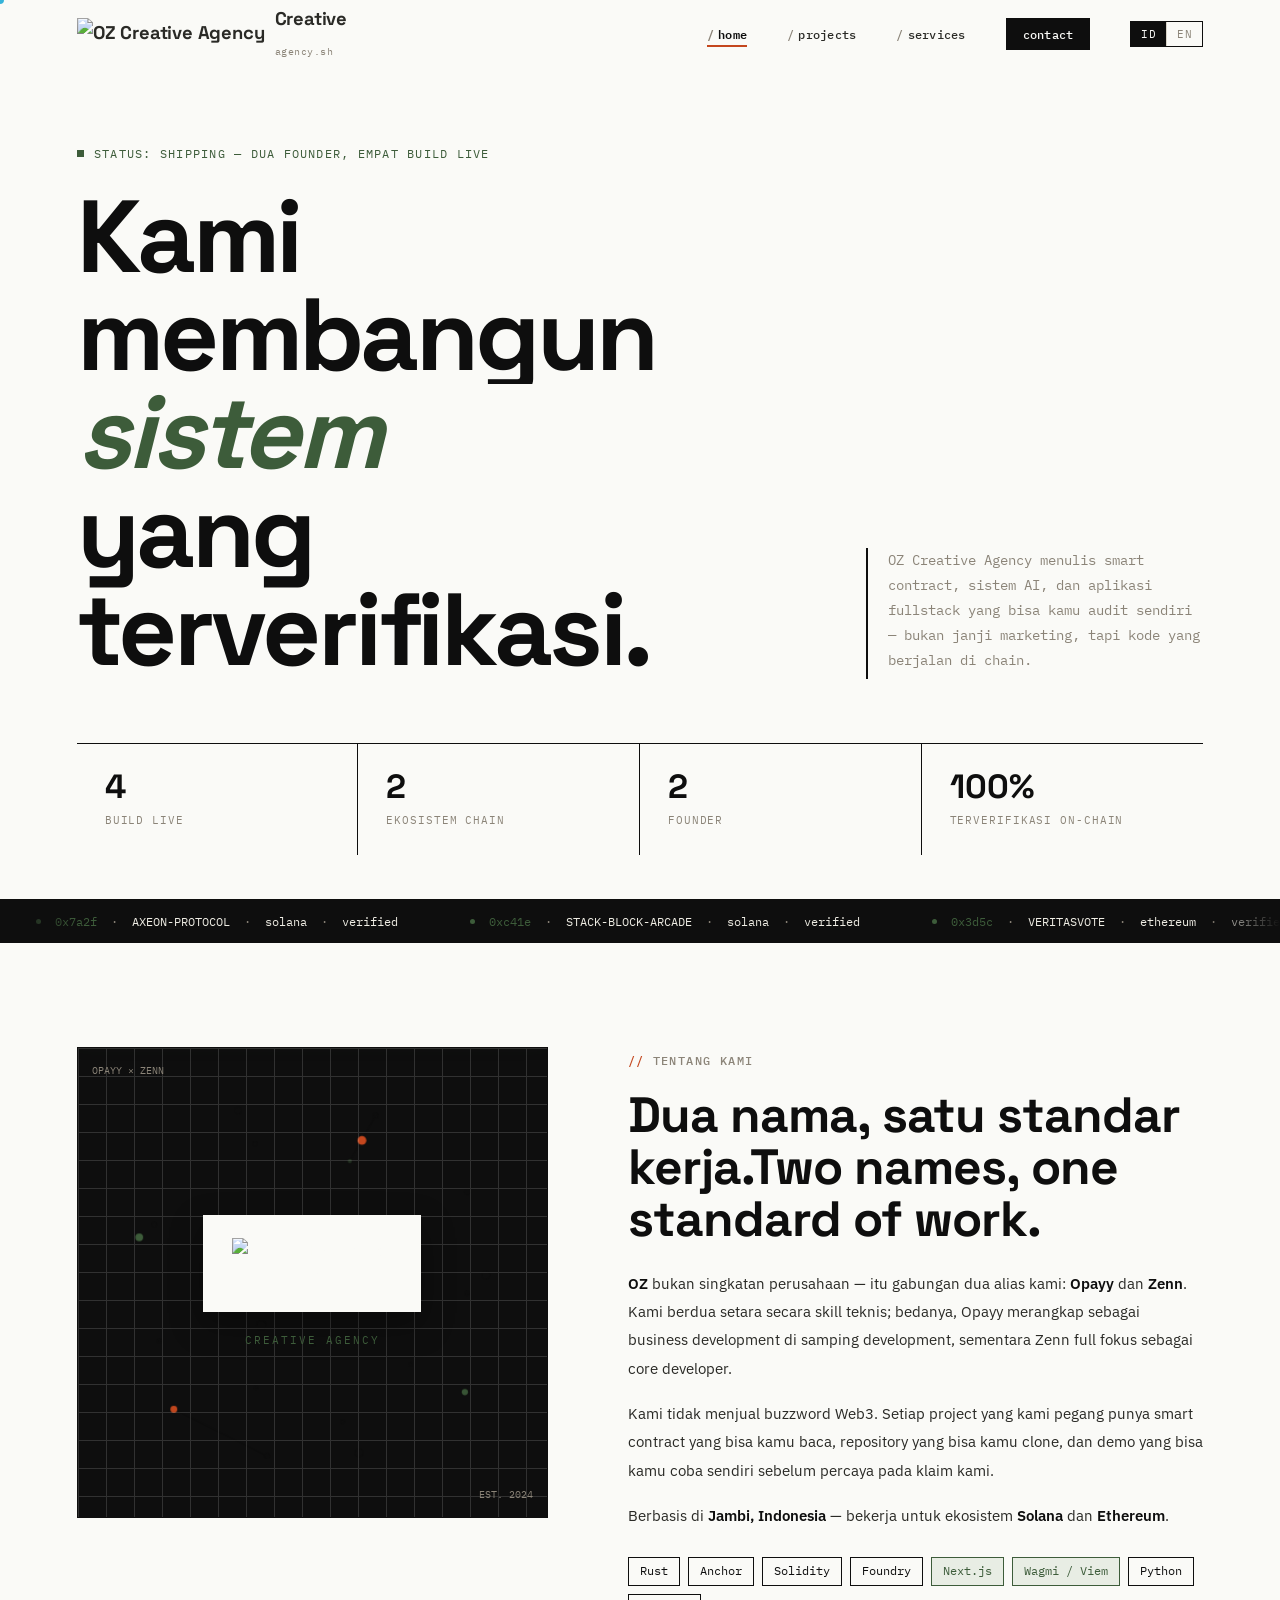
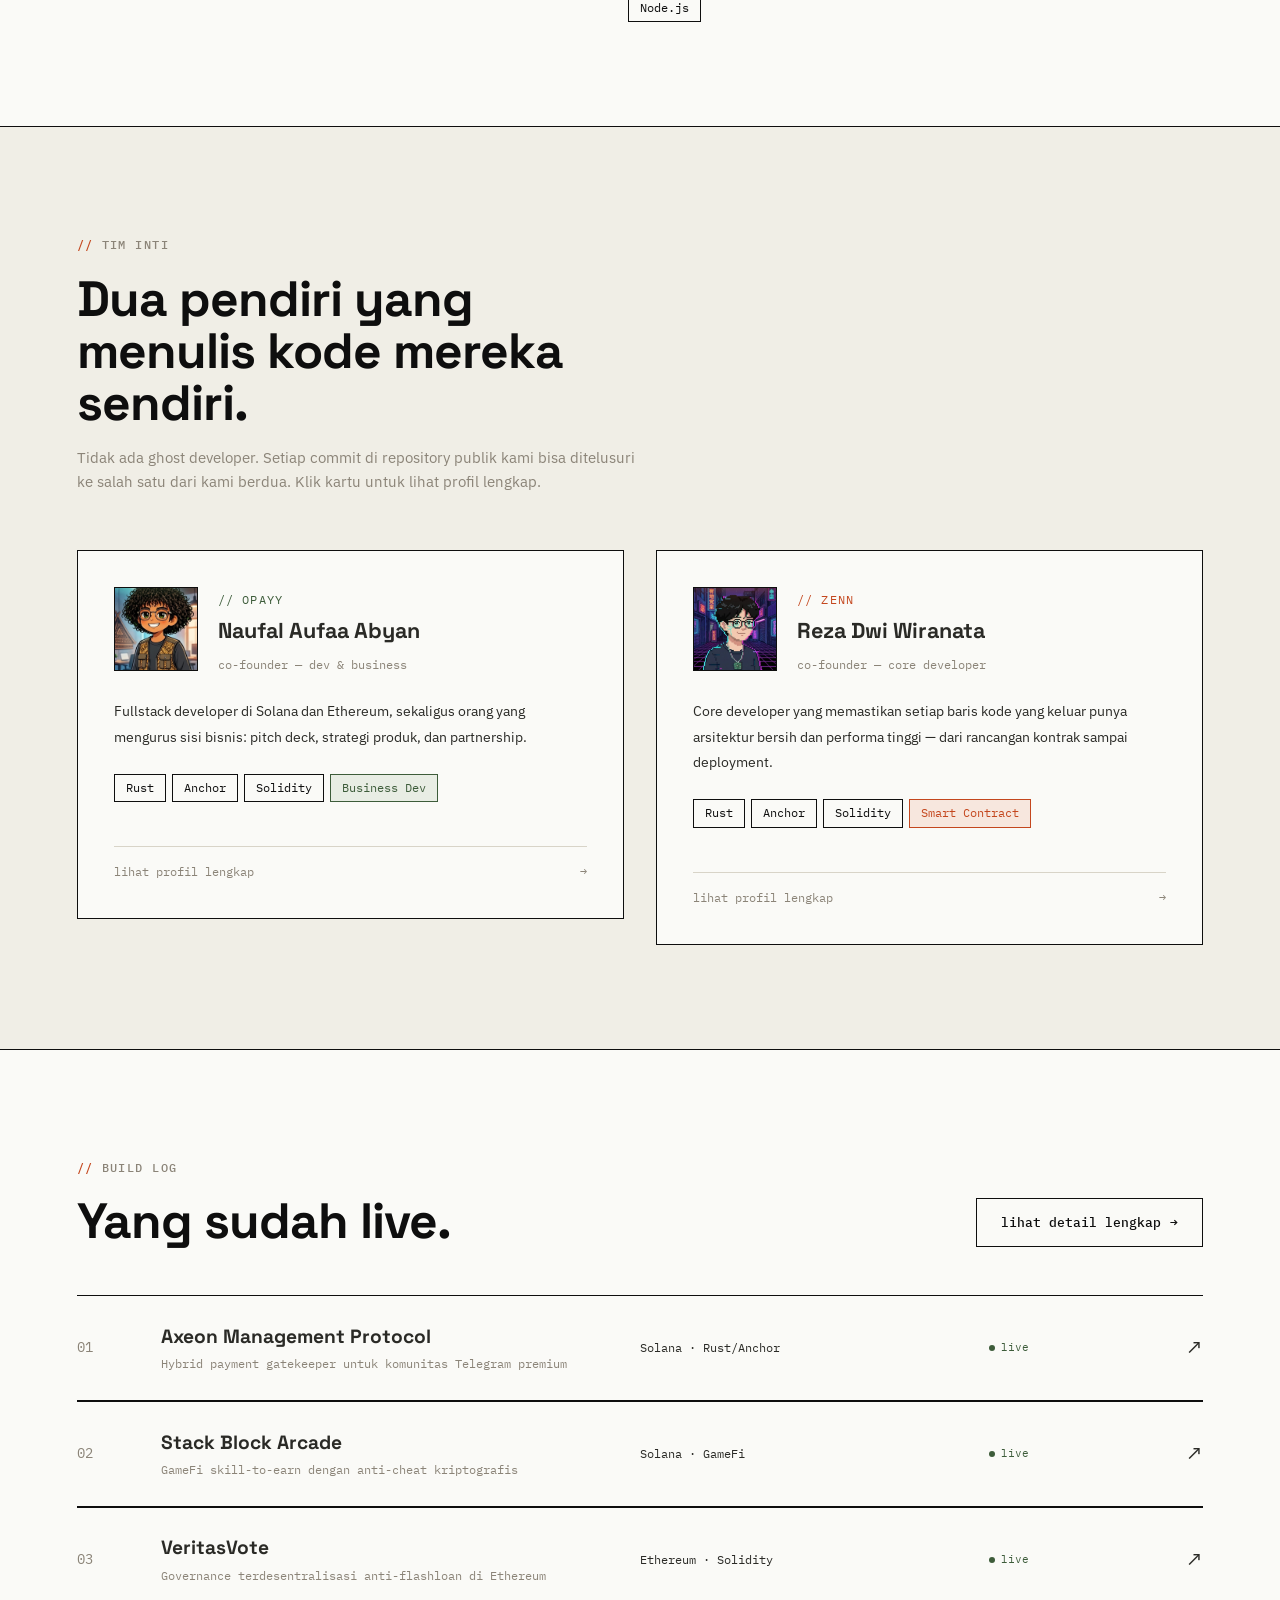
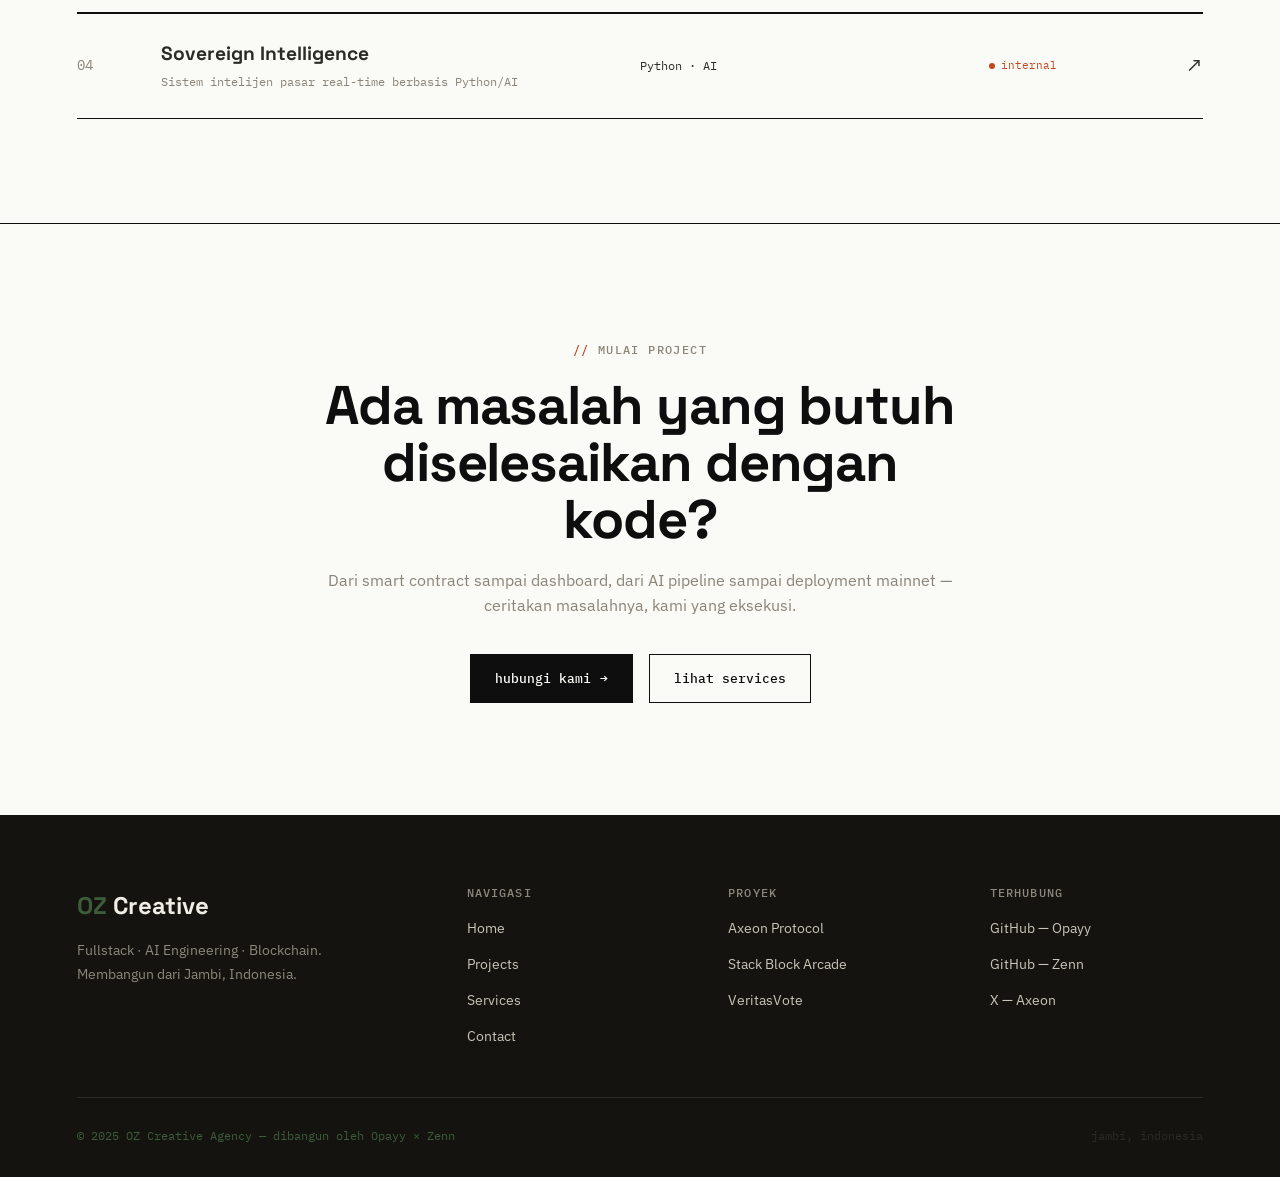
==== commit 9070677e: "menambahkan gambar dan logo" ====
--- a/index.html
+++ b/index.html
@@ -5,18 +5,50 @@
 <meta name="viewport" content="width=device-width,initial-scale=1"/>
 <title>OZ Creative Agency — Fullstack · AI · Blockchain</title>
 <meta name="description" content="OZ Creative Agency — dua builder yang menulis smart contract, sistem AI, dan aplikasi fullstack yang bisa diaudit. Solana × Ethereum."/>
+<link rel="canonical" href="https://ozcreative.agency/index.html"/>
+
+<!-- Favicons -->
+<link rel="icon" type="image/svg+xml" href="assets/images/favicon.svg"/>
+<link rel="icon" type="image/png" sizes="32x32" href="assets/images/favicon-32.png"/>
+<link rel="icon" type="image/png" sizes="16x16" href="assets/images/favicon-16.png"/>
+<link rel="apple-touch-icon" href="assets/images/apple-touch-icon.png"/>
+<link rel="manifest" href="site.webmanifest"/>
+<meta name="theme-color" content="#0E0E0E"/>
+
+<!-- Open Graph -->
+<meta property="og:type" content="website"/>
+<meta property="og:title" content="OZ Creative Agency — Fullstack · AI · Blockchain"/>
+<meta property="og:description" content="OZ Creative Agency — dua builder yang menulis smart contract, sistem AI, dan aplikasi fullstack yang bisa diaudit. Solana × Ethereum."/>
+<meta property="og:image" content="https://ozcreative.agency/assets/images/og-image.png"/>
+<meta property="og:image:width" content="1200"/>
+<meta property="og:image:height" content="630"/>
+<meta property="og:url" content="https://ozcreative.agency/index.html"/>
+<meta property="og:site_name" content="OZ Creative Agency"/>
+<meta property="og:locale" content="id_ID"/>
+
+<!-- Twitter Card -->
+<meta name="twitter:card" content="summary_large_image"/>
+<meta name="twitter:title" content="OZ Creative Agency — Fullstack · AI · Blockchain"/>
+<meta name="twitter:description" content="OZ Creative Agency — dua builder yang menulis smart contract, sistem AI, dan aplikasi fullstack yang bisa diaudit. Solana × Ethereum."/>
+<meta name="twitter:image" content="https://ozcreative.agency/assets/images/og-image.png"/>
+
+<!-- Fonts -->
+<link rel="preconnect" href="https://fonts.googleapis.com"/>
+<link rel="preconnect" href="https://fonts.gstatic.com" crossorigin/>
+<link rel="stylesheet" href="https://fonts.googleapis.com/css2?family=Space+Grotesk:wght@400;500;600;700&family=IBM+Plex+Sans:wght@400;500;600;700&family=IBM+Plex+Mono:wght@400;500;600&display=swap"/>
 <link rel="stylesheet" href="css/tokens.css"/>
 <link rel="stylesheet" href="css/base.css"/>
 <link rel="stylesheet" href="css/components.css"/>
 <link rel="stylesheet" href="css/pages.css"/>
 </head>
 <body>
+<a href="#hero" class="skip-link">Skip to main content</a>
 <div id="curtain"></div>
 
 <!-- NAV -->
 <nav class="site-nav" id="siteNav">
   <a href="index.html" class="nav-mark">
-    <span class="mark-box">OZ</span>
+    <img src="assets/images/logo-oz-mark-transparent.png" alt="OZ Creative Agency" class="mark-logo" loading="eager"/>
     <span>Creative<span class="mark-sub"><br>agency.sh</span></span>
   </a>
   <ul class="nav-links" id="navLinks">
@@ -24,9 +56,9 @@
     <li><a href="projects.html">projects</a></li>
     <li><a href="services.html">services</a></li>
     <li><a href="contact.html" class="nav-cta">contact</a></li>
-    <li class="lang-switch"><button data-lang-btn="id">ID</button><button data-lang-btn="en">EN</button></li>
+    <li class="lang-switch"><button data-lang-btn="id" aria-label="Switch to Indonesian">ID</button><button data-lang-btn="en" aria-label="Switch to English">EN</button></li>
   </ul>
-  <button class="hamburger" id="hamburger"><span></span><span></span><span></span></button>
+  <button class="hamburger" id="hamburger" aria-label="Toggle navigation menu" aria-expanded="false"><span></span><span></span><span></span></button>
 </nav>
 
 <!-- HERO -->
@@ -95,7 +127,9 @@
         <div class="about-stamp-corner tl">OPAYY × ZENN</div>
         <div class="about-stamp-corner br">EST. 2024</div>
         <div class="about-stamp-inner">
-          <img src="assets/images/logo-oz.svg" alt="OZ Creative Agency Logo" class="about-stamp-logo"/>
+          <div class="about-stamp-logo-card">
+            <img src="assets/images/logo-oz-mark-transparent.png" alt="OZ Creative Agency Logo" class="about-stamp-logo" loading="lazy" decoding="async"/>
+          </div>
           <div class="about-stamp-tag">Creative Agency</div>
         </div>
       </div>
@@ -149,7 +183,7 @@
       <div class="f-card flat-card moss-hover" data-tilt data-tilt-strength="6">
         <div class="f-card-top">
           <div class="f-photo scan-frame">
-            <img src="assets/images/foto-opayy.jpg" alt="Naufal Aufaa Abyan" onerror="this.style.display='none';this.nextElementSibling.style.display='flex'"/>
+            <img src="assets/images/foto-opayy.jpeg" alt="Naufal Aufaa Abyan" onerror="this.style.display='none';this.nextElementSibling.style.display='flex'" loading="lazy" decoding="async"/>
             <div class="f-photo-fallback" style="display:none">N</div>
           </div>
           <div class="f-meta-top">
@@ -179,7 +213,7 @@
       <div class="f-card flat-card rust-hover" data-tilt data-tilt-strength="6">
         <div class="f-card-top">
           <div class="f-photo scan-frame scan-rust">
-            <img src="assets/images/foto-zenn.jpg" alt="Reza Dwi Wiranata" onerror="this.style.display='none';this.nextElementSibling.style.display='flex'"/>
+            <img src="assets/images/foto-zenn.jpeg" alt="Reza Dwi Wiranata" onerror="this.style.display='none';this.nextElementSibling.style.display='flex'" loading="lazy" decoding="async"/>
             <div class="f-photo-fallback" style="display:none">R</div>
           </div>
           <div class="f-meta-top">
--- a/css/tokens.css
+++ b/css/tokens.css
@@ -2,9 +2,12 @@
    OZ CREATIVE AGENCY — DESIGN TOKENS
    Concept: "Build Log" — treating the site like a verifiable
    ledger of shipped work, not a glassmorphism SaaS template.
+
+   NOTE: Fonts (Space Grotesk, IBM Plex Sans, IBM Plex Mono) are
+   loaded via <link rel="stylesheet"> in each page's <head>, not
+   @import here — @import is render-blocking and delays font
+   discovery until after this CSS file itself has loaded.
    ════════════════════════════════════════════════════════════ */
-
-@import url('https://fonts.googleapis.com/css2?family=Space+Grotesk:wght@400;500;600;700&family=IBM+Plex+Sans:wght@400;500;600;700&family=IBM+Plex+Mono:wght@400;500;600&display=swap');
 
 :root {
   /* ── COLOR ── */
--- a/css/components.css
+++ b/css/components.css
@@ -19,15 +19,11 @@
   font-family: var(--f-display); font-weight: 700; font-size: 1.15rem;
   letter-spacing: -0.01em;
 }
-.nav-mark .mark-box {
-  width: 30px; height: 30px;
-  background: var(--ink); color: var(--paper);
-  display: flex; align-items: center; justify-content: center;
-  font-size: 0.85rem; font-weight: 700;
-  font-family: var(--f-mono);
-  transition: background .3s ease, transform .35s cubic-bezier(.34,1.56,.64,1);
-}
-.nav-mark:hover .mark-box { background: var(--moss); transform: rotate(-8deg) scale(1.06); }
+.nav-mark .mark-logo {
+  height: 32px; width: auto; object-fit: contain;
+  transition: transform .35s cubic-bezier(.34,1.56,.64,1);
+}
+.nav-mark:hover .mark-logo { transform: rotate(-8deg) scale(1.08); }
 .nav-mark .mark-sub {
   font-family: var(--f-mono); font-size: 0.65rem; color: var(--stone);
   font-weight: 400; letter-spacing: 0.05em;
@@ -267,4 +263,13 @@
 }
 @media (max-width: 860px) {
   #cursorDot { display: none; }
-}+}
+
+/* ── SKIP LINK (accessibility) ─────────────────── */
+.skip-link {
+  position: absolute; top: -100px; left: 12px; z-index: 10000;
+  background: var(--ink); color: var(--paper);
+  padding: 10px 18px; font-family: var(--f-mono); font-size: 0.8rem;
+  border: 2px solid var(--moss); transition: top .2s ease;
+}
+.skip-link:focus { top: 12px; }
--- a/css/pages.css
+++ b/css/pages.css
@@ -90,9 +90,14 @@
   transition: transform .1s linear; will-change: transform;
 }
 .about-stamp-inner { text-align: center; position: relative; z-index: 1; }
+.about-stamp-logo-card {
+  background: var(--paper); border: 1px solid rgba(250,250,247,0.15);
+  padding: clamp(14px, 2.4vw, 22px) clamp(18px, 3vw, 28px);
+  display: inline-flex; align-items: center; justify-content: center;
+  box-shadow: 0 12px 32px rgba(0,0,0,0.35);
+}
 .about-stamp-logo {
-  width: clamp(120px, 22vw, 180px); height: auto;
-  filter: drop-shadow(0 0 0 transparent);
+  width: clamp(110px, 19vw, 160px); height: auto; display: block;
 }
 .about-stamp-oz {
   font-family: var(--f-display); font-weight: 700; font-size: 6.5rem;
@@ -100,7 +105,7 @@
 }
 .about-stamp-tag {
   font-family: var(--f-mono); font-size: 0.7rem; color: var(--moss);
-  letter-spacing: 0.18em; text-transform: uppercase; margin-top: 1rem;
+  letter-spacing: 0.18em; text-transform: uppercase; margin-top: 1.25rem;
 }
 .about-stamp-grid {
   position: absolute; inset: 0; opacity: .15;
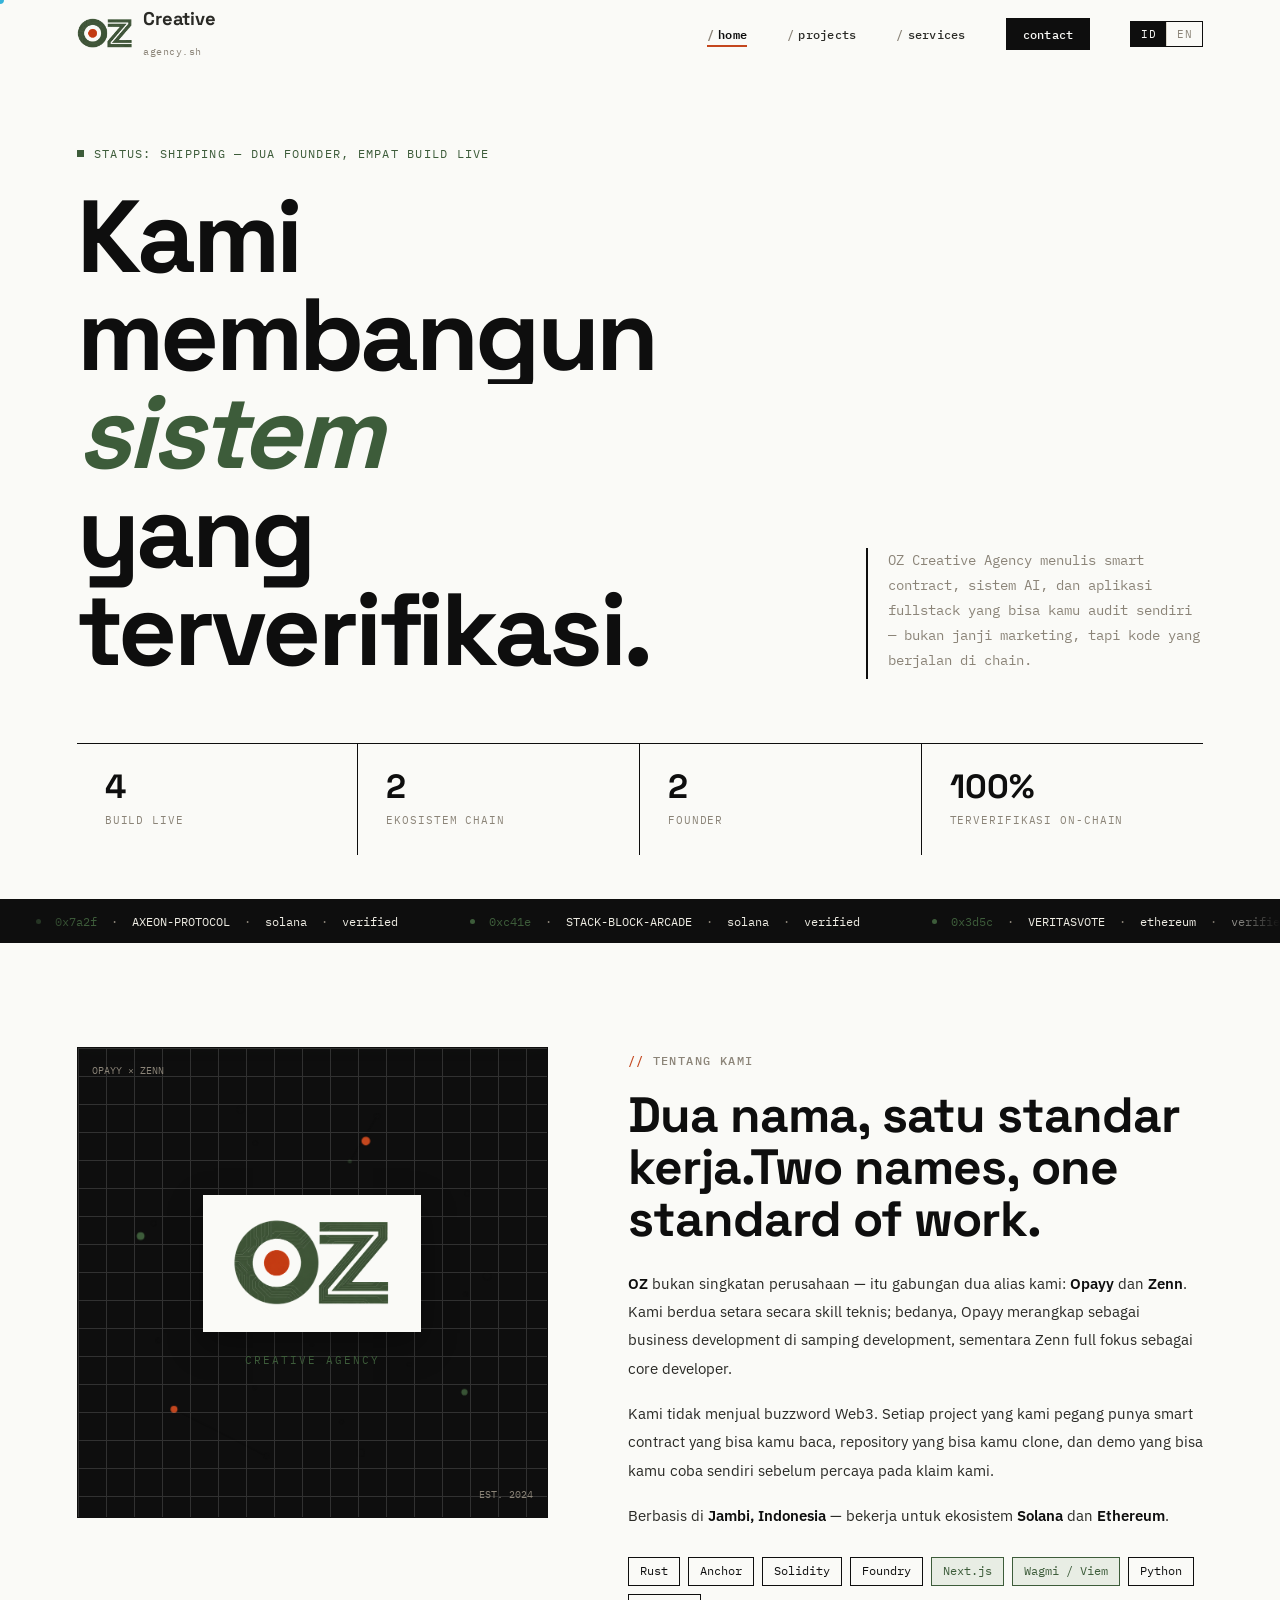
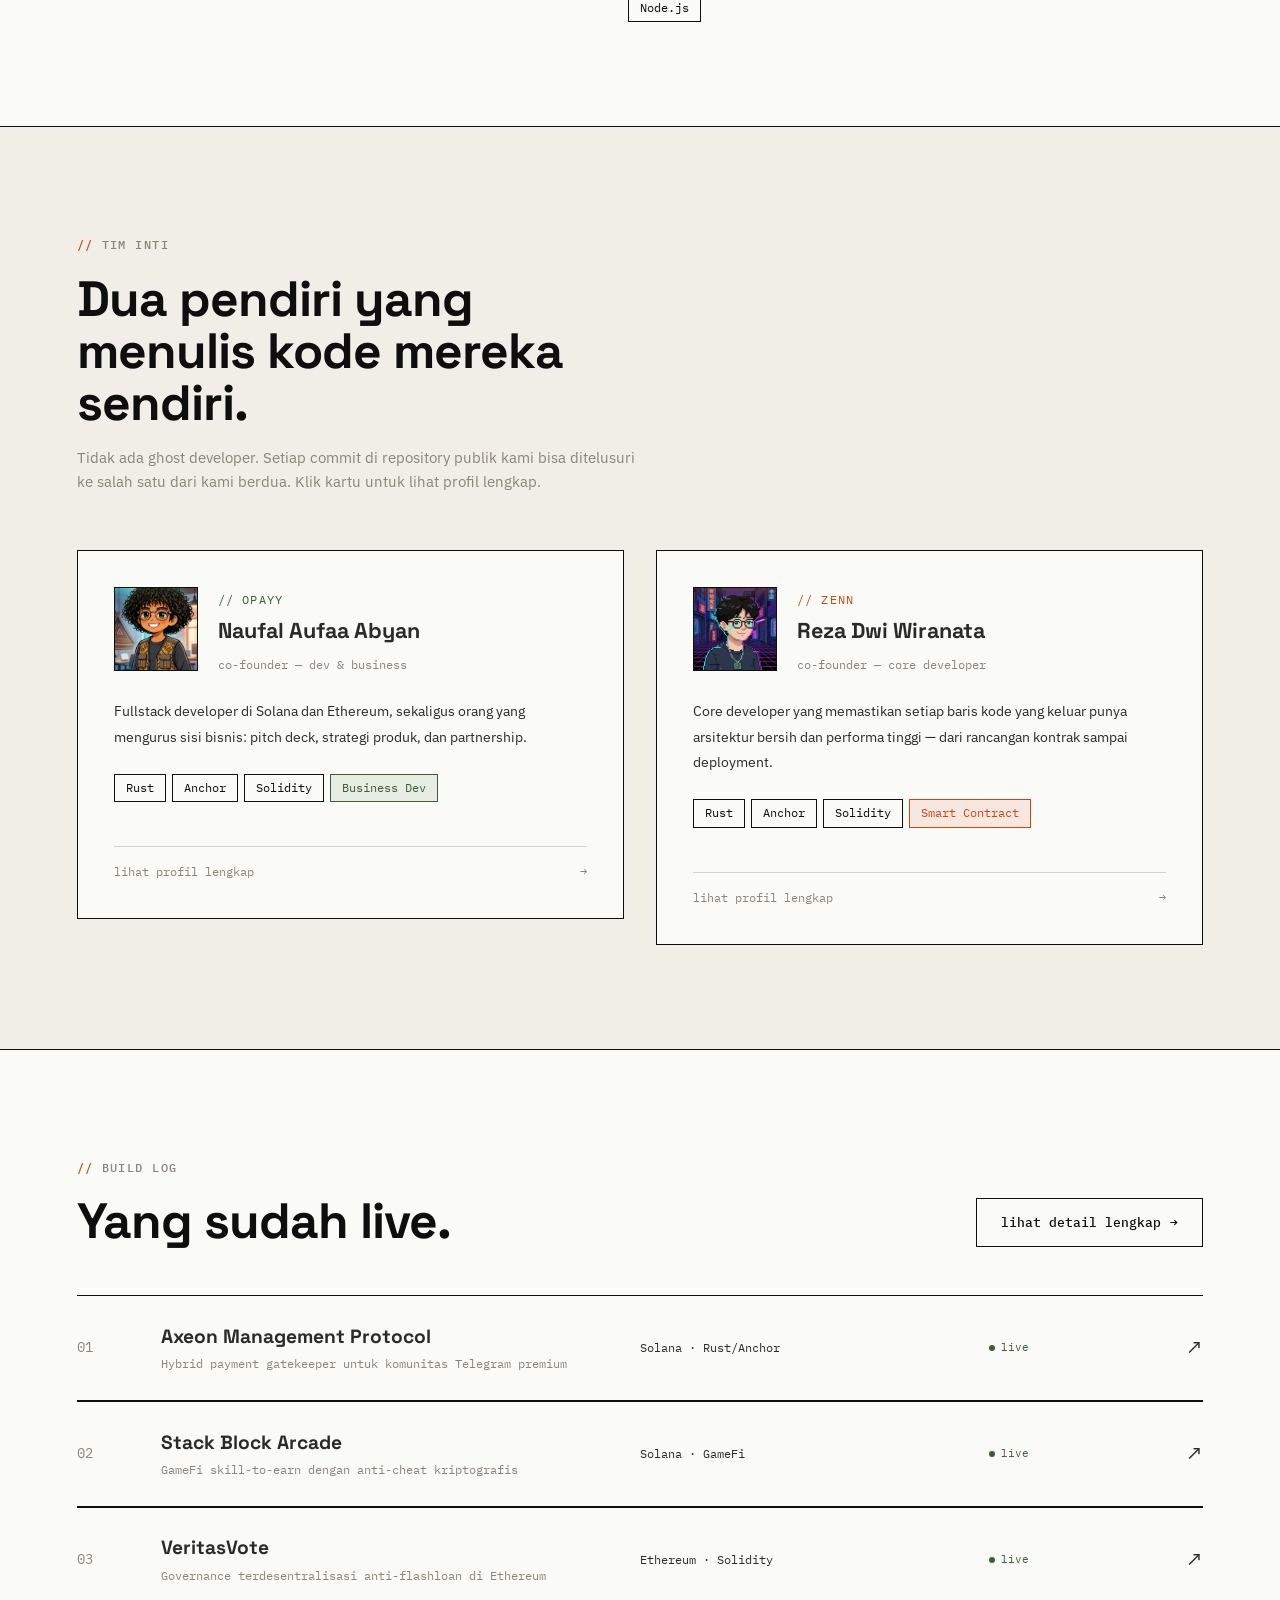
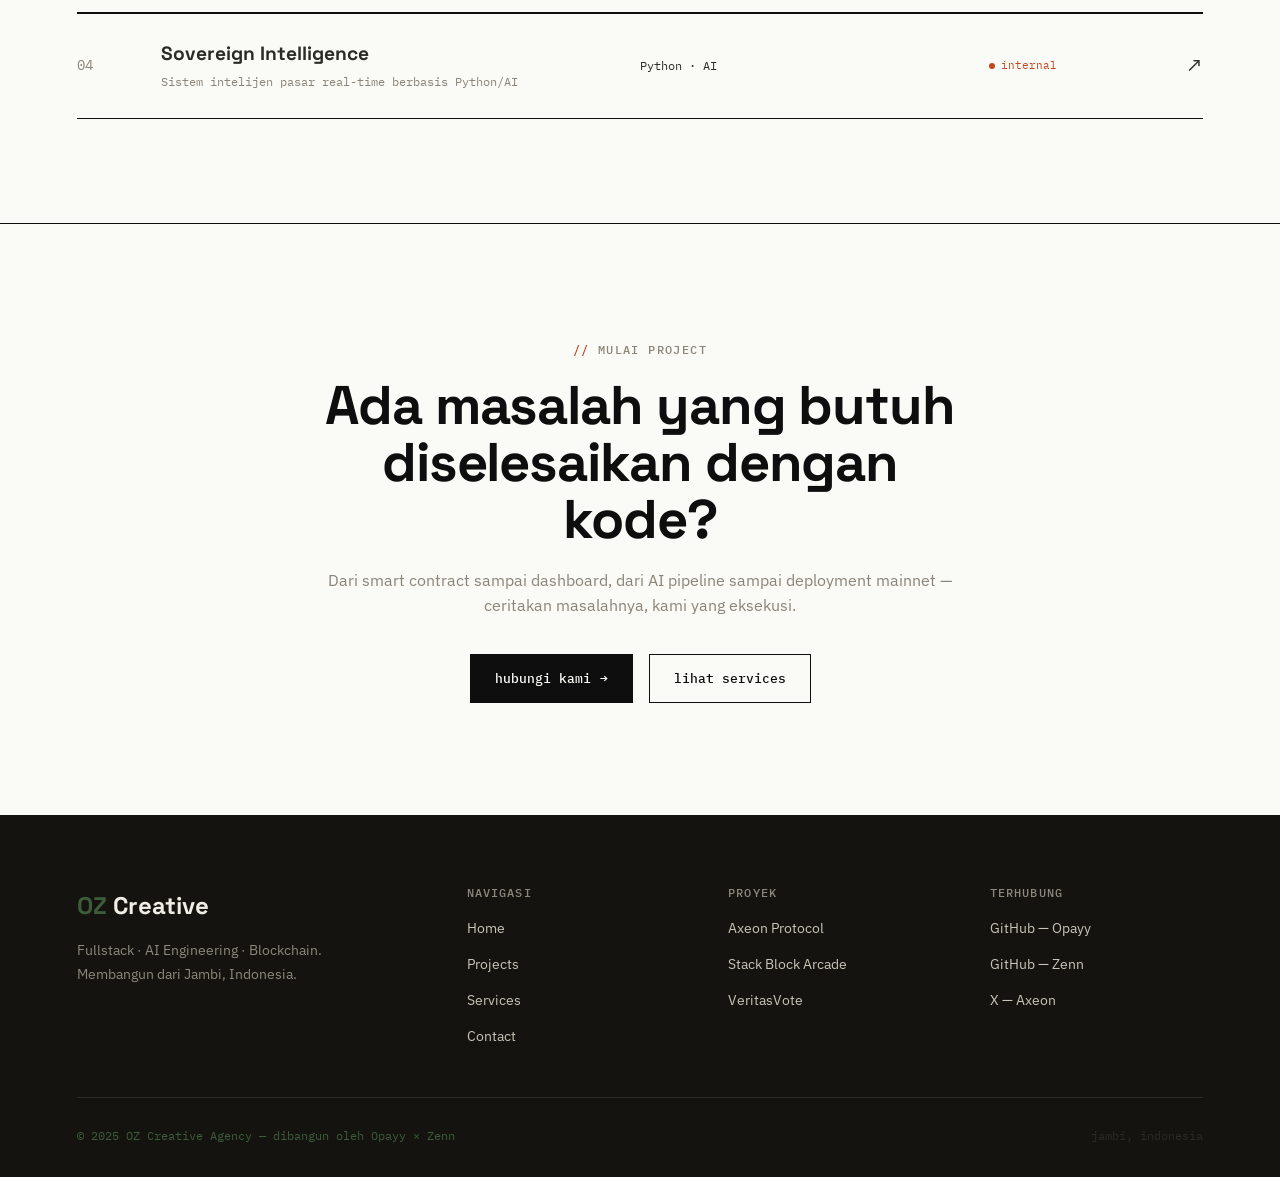
==== commit 46dfb67d: "memperbaiki gambar dan code serta menambahkan file vercel.json" ====
--- a/index.html
+++ b/index.html
@@ -183,7 +183,7 @@
       <div class="f-card flat-card moss-hover" data-tilt data-tilt-strength="6">
         <div class="f-card-top">
           <div class="f-photo scan-frame">
-            <img src="assets/images/foto-opayy.jpeg" alt="Naufal Aufaa Abyan" onerror="this.style.display='none';this.nextElementSibling.style.display='flex'" loading="lazy" decoding="async"/>
+            <img src="assets/images/foto-opayy.jpg" alt="Naufal Aufaa Abyan" onerror="this.style.display='none';this.nextElementSibling.style.display='flex'" loading="lazy" decoding="async"/>
             <div class="f-photo-fallback" style="display:none">N</div>
           </div>
           <div class="f-meta-top">
@@ -213,7 +213,7 @@
       <div class="f-card flat-card rust-hover" data-tilt data-tilt-strength="6">
         <div class="f-card-top">
           <div class="f-photo scan-frame scan-rust">
-            <img src="assets/images/foto-zenn.jpeg" alt="Reza Dwi Wiranata" onerror="this.style.display='none';this.nextElementSibling.style.display='flex'" loading="lazy" decoding="async"/>
+            <img src="assets/images/foto-zenn.jpg" alt="Reza Dwi Wiranata" onerror="this.style.display='none';this.nextElementSibling.style.display='flex'" loading="lazy" decoding="async"/>
             <div class="f-photo-fallback" style="display:none">R</div>
           </div>
           <div class="f-meta-top">
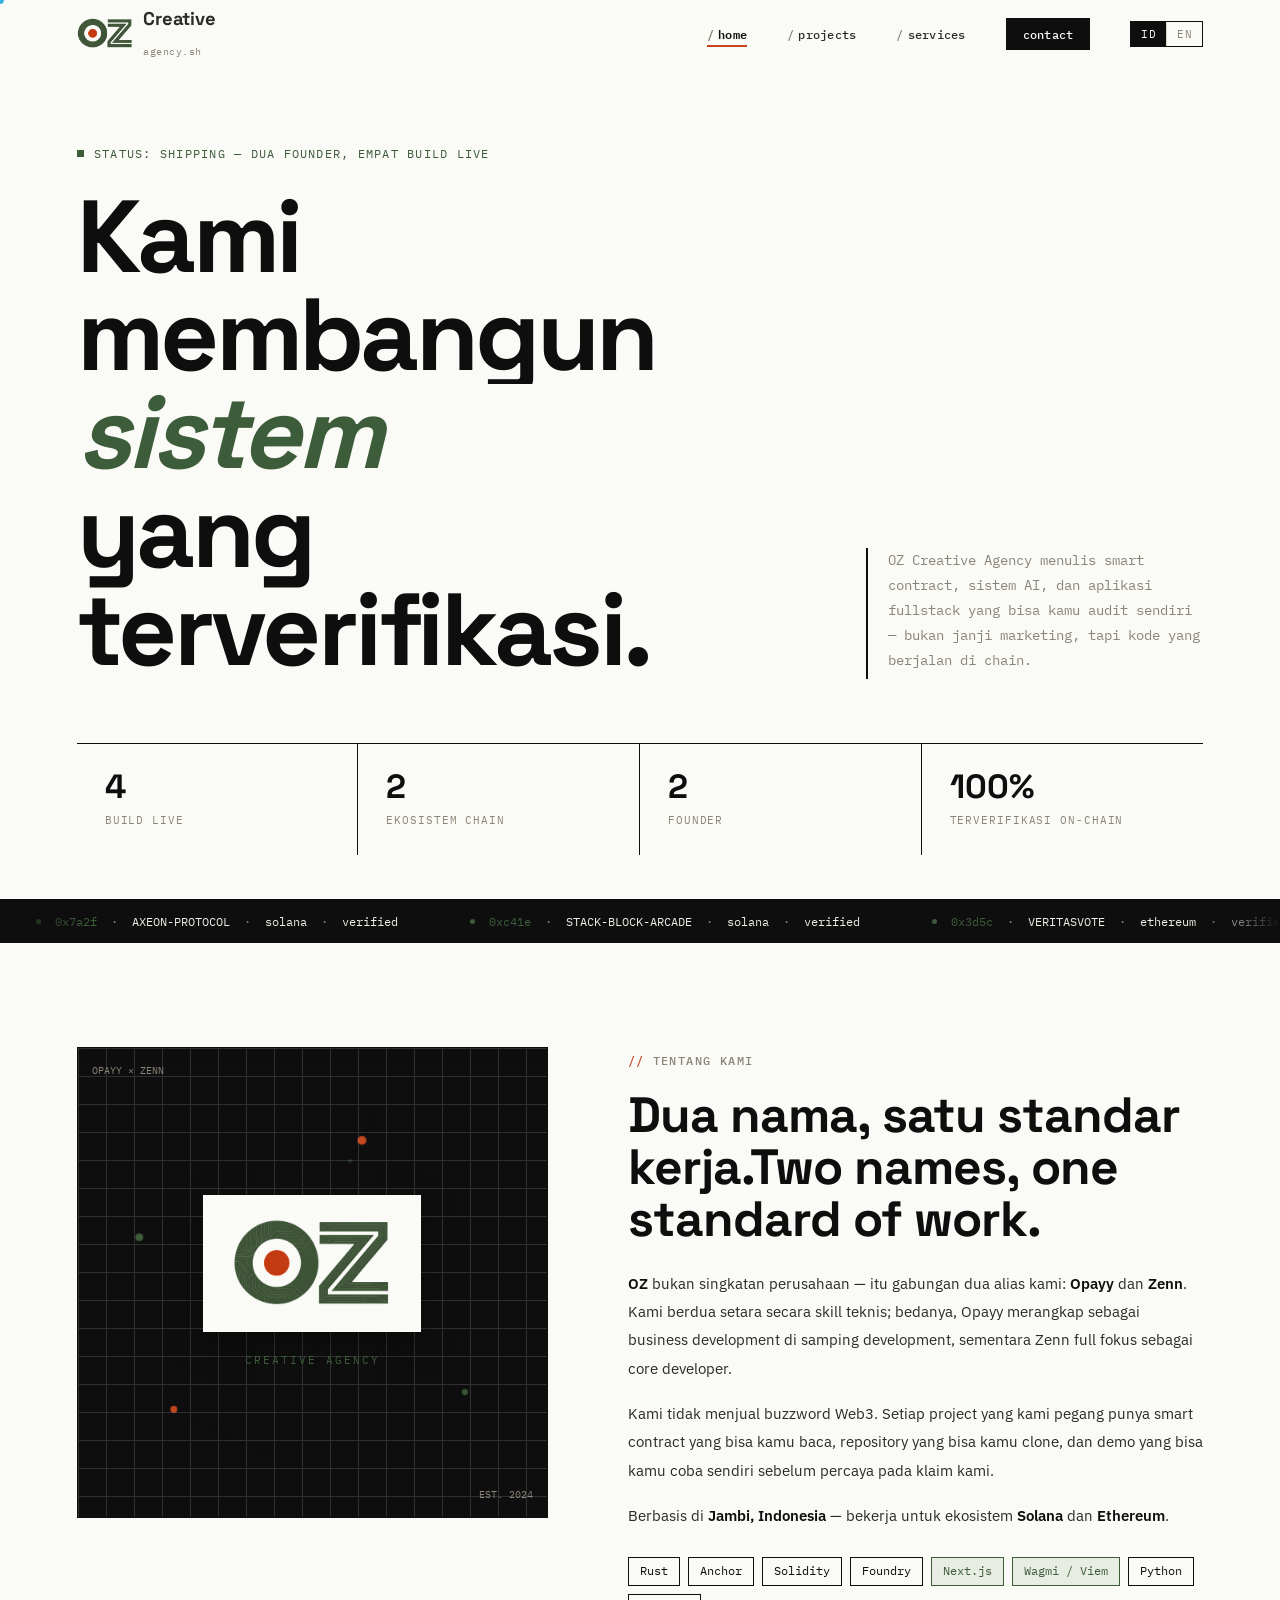
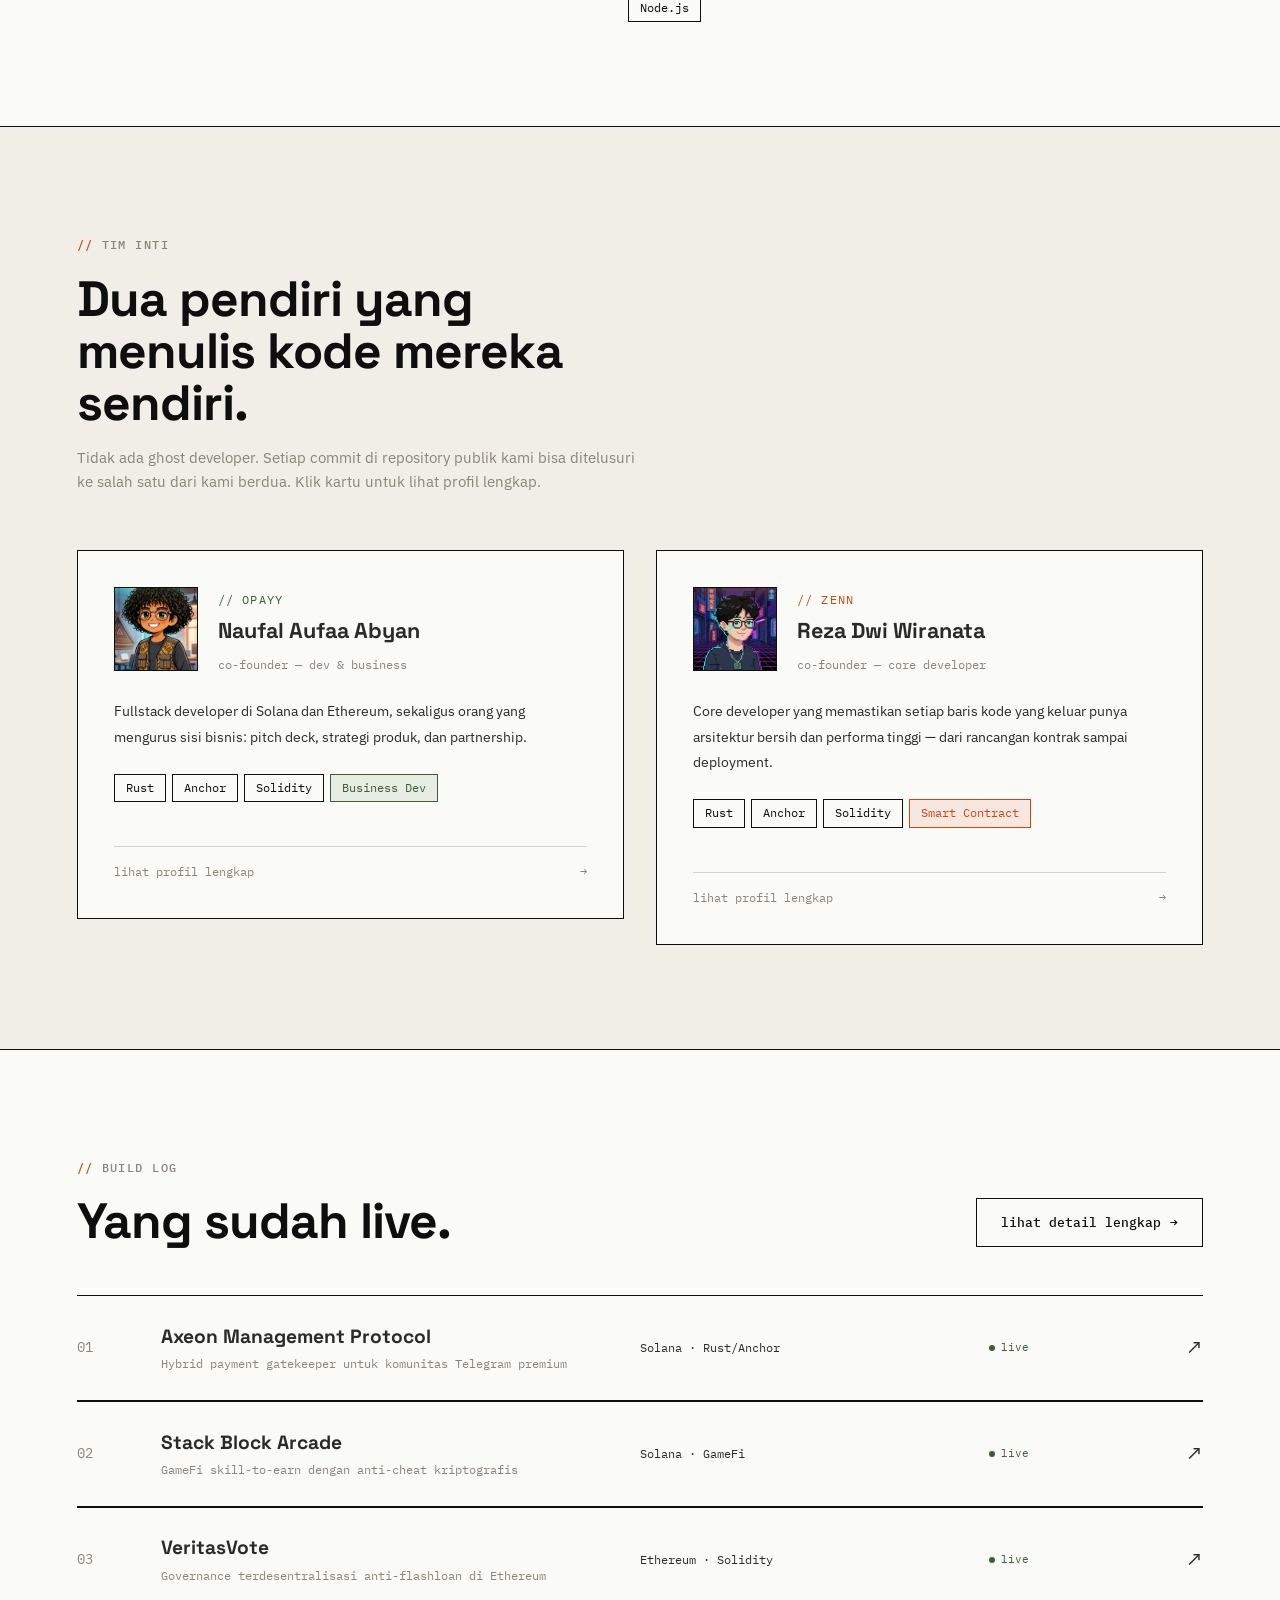
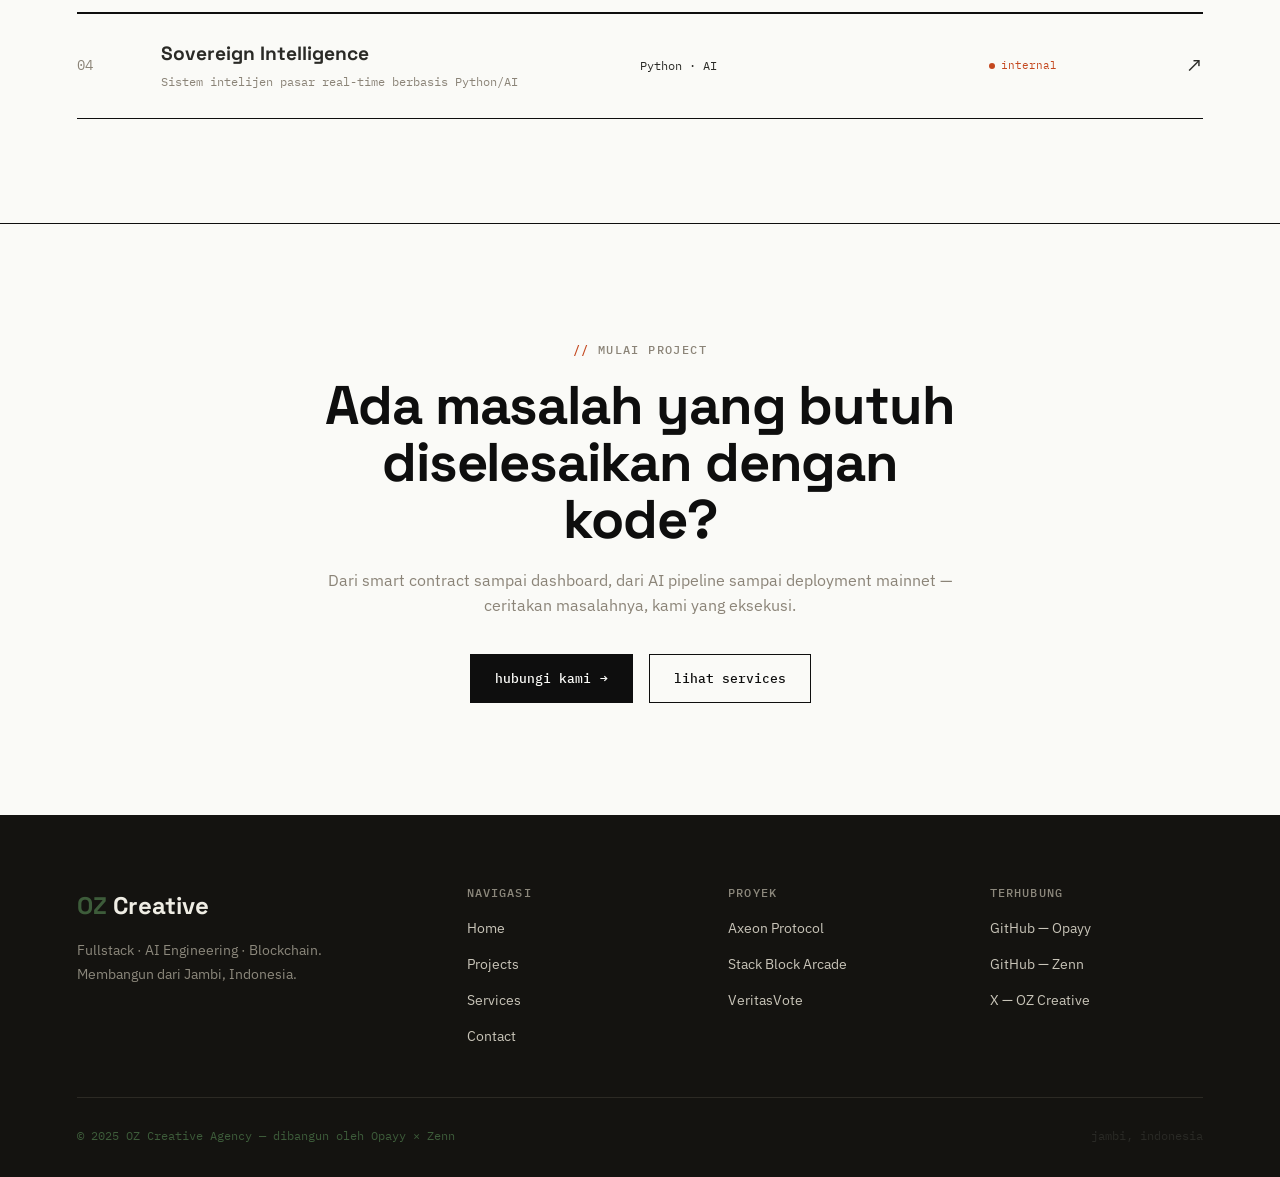
==== commit 25db733b: "memperbaharui link di setiap halaman" ====
--- a/index.html
+++ b/index.html
@@ -1,344 +1,684 @@
-<!DOCTYPE html>
+<!doctype html>
 <html lang="id">
-<head>
-<meta charset="UTF-8"/>
-<meta name="viewport" content="width=device-width,initial-scale=1"/>
-<title>OZ Creative Agency — Fullstack · AI · Blockchain</title>
-<meta name="description" content="OZ Creative Agency — dua builder yang menulis smart contract, sistem AI, dan aplikasi fullstack yang bisa diaudit. Solana × Ethereum."/>
-<link rel="canonical" href="https://ozcreative.agency/index.html"/>
-
-<!-- Favicons -->
-<link rel="icon" type="image/svg+xml" href="assets/images/favicon.svg"/>
-<link rel="icon" type="image/png" sizes="32x32" href="assets/images/favicon-32.png"/>
-<link rel="icon" type="image/png" sizes="16x16" href="assets/images/favicon-16.png"/>
-<link rel="apple-touch-icon" href="assets/images/apple-touch-icon.png"/>
-<link rel="manifest" href="site.webmanifest"/>
-<meta name="theme-color" content="#0E0E0E"/>
-
-<!-- Open Graph -->
-<meta property="og:type" content="website"/>
-<meta property="og:title" content="OZ Creative Agency — Fullstack · AI · Blockchain"/>
-<meta property="og:description" content="OZ Creative Agency — dua builder yang menulis smart contract, sistem AI, dan aplikasi fullstack yang bisa diaudit. Solana × Ethereum."/>
-<meta property="og:image" content="https://ozcreative.agency/assets/images/og-image.png"/>
-<meta property="og:image:width" content="1200"/>
-<meta property="og:image:height" content="630"/>
-<meta property="og:url" content="https://ozcreative.agency/index.html"/>
-<meta property="og:site_name" content="OZ Creative Agency"/>
-<meta property="og:locale" content="id_ID"/>
-
-<!-- Twitter Card -->
-<meta name="twitter:card" content="summary_large_image"/>
-<meta name="twitter:title" content="OZ Creative Agency — Fullstack · AI · Blockchain"/>
-<meta name="twitter:description" content="OZ Creative Agency — dua builder yang menulis smart contract, sistem AI, dan aplikasi fullstack yang bisa diaudit. Solana × Ethereum."/>
-<meta name="twitter:image" content="https://ozcreative.agency/assets/images/og-image.png"/>
-
-<!-- Fonts -->
-<link rel="preconnect" href="https://fonts.googleapis.com"/>
-<link rel="preconnect" href="https://fonts.gstatic.com" crossorigin/>
-<link rel="stylesheet" href="https://fonts.googleapis.com/css2?family=Space+Grotesk:wght@400;500;600;700&family=IBM+Plex+Sans:wght@400;500;600;700&family=IBM+Plex+Mono:wght@400;500;600&display=swap"/>
-<link rel="stylesheet" href="css/tokens.css"/>
-<link rel="stylesheet" href="css/base.css"/>
-<link rel="stylesheet" href="css/components.css"/>
-<link rel="stylesheet" href="css/pages.css"/>
-</head>
-<body>
-<a href="#hero" class="skip-link">Skip to main content</a>
-<div id="curtain"></div>
-
-<!-- NAV -->
-<nav class="site-nav" id="siteNav">
-  <a href="index.html" class="nav-mark">
-    <img src="assets/images/logo-oz-mark-transparent.png" alt="OZ Creative Agency" class="mark-logo" loading="eager"/>
-    <span>Creative<span class="mark-sub"><br>agency.sh</span></span>
-  </a>
-  <ul class="nav-links" id="navLinks">
-    <li><a href="index.html" class="active">home</a></li>
-    <li><a href="projects.html">projects</a></li>
-    <li><a href="services.html">services</a></li>
-    <li><a href="contact.html" class="nav-cta">contact</a></li>
-    <li class="lang-switch"><button data-lang-btn="id" aria-label="Switch to Indonesian">ID</button><button data-lang-btn="en" aria-label="Switch to English">EN</button></li>
-  </ul>
-  <button class="hamburger" id="hamburger" aria-label="Toggle navigation menu" aria-expanded="false"><span></span><span></span><span></span></button>
-</nav>
-
-<!-- HERO -->
-<section id="hero">
-  <div class="hero-grid">
-    <div>
-      <div class="hero-kicker"><span class="dot"></span>
-        <span data-lang-id>status: shipping — dua founder, empat build live</span>
-        <span data-lang-en style="display:none">status: shipping — two founders, four live builds</span>
-      </div>
-      <h1 class="hero-h1">
-        <span class="line"><span data-lang-id>Kami membangun</span><span data-lang-en style="display:none">We build</span></span>
-        <span class="line"><span class="accent-word" data-lang-id>sistem</span><span class="accent-word" data-lang-en style="display:none">verifiable</span></span>
-        <span class="line"><span data-lang-id>yang terverifikasi.</span><span data-lang-en style="display:none">systems.</span></span>
-      </h1>
+  <head>
+    <meta charset="UTF-8" />
+    <meta name="viewport" content="width=device-width,initial-scale=1" />
+    <title>OZ Creative Agency — Fullstack · AI · Blockchain</title>
+    <meta
+      name="description"
+      content="OZ Creative Agency — dua builder yang menulis smart contract, sistem AI, dan aplikasi fullstack yang bisa diaudit. Solana × Ethereum."
+    />
+    <link rel="canonical" href="https://ozcreative.agency/index.html" />
+
+    <!-- Favicons -->
+    <link rel="icon" type="image/svg+xml" href="assets/images/favicon.svg" />
+    <link
+      rel="icon"
+      type="image/png"
+      sizes="32x32"
+      href="assets/images/favicon-32.png"
+    />
+    <link
+      rel="icon"
+      type="image/png"
+      sizes="16x16"
+      href="assets/images/favicon-16.png"
+    />
+    <link rel="apple-touch-icon" href="assets/images/apple-touch-icon.png" />
+    <link rel="manifest" href="site.webmanifest" />
+    <meta name="theme-color" content="#0E0E0E" />
+
+    <!-- Open Graph -->
+    <meta property="og:type" content="website" />
+    <meta
+      property="og:title"
+      content="OZ Creative Agency — Fullstack · AI · Blockchain"
+    />
+    <meta
+      property="og:description"
+      content="OZ Creative Agency — dua builder yang menulis smart contract, sistem AI, dan aplikasi fullstack yang bisa diaudit. Solana × Ethereum."
+    />
+    <meta
+      property="og:image"
+      content="https://ozcreative.agency/assets/images/og-image.png"
+    />
+    <meta property="og:image:width" content="1200" />
+    <meta property="og:image:height" content="630" />
+    <meta property="og:url" content="https://ozcreative.agency/index.html" />
+    <meta property="og:site_name" content="OZ Creative Agency" />
+    <meta property="og:locale" content="id_ID" />
+
+    <!-- Twitter Card -->
+    <meta name="twitter:card" content="summary_large_image" />
+    <meta
+      name="twitter:title"
+      content="OZ Creative Agency — Fullstack · AI · Blockchain"
+    />
+    <meta
+      name="twitter:description"
+      content="OZ Creative Agency — dua builder yang menulis smart contract, sistem AI, dan aplikasi fullstack yang bisa diaudit. Solana × Ethereum."
+    />
+    <meta
+      name="twitter:image"
+      content="https://ozcreative.agency/assets/images/og-image.png"
+    />
+
+    <!-- Fonts -->
+    <link rel="preconnect" href="https://fonts.googleapis.com" />
+    <link rel="preconnect" href="https://fonts.gstatic.com" crossorigin />
+    <link
+      rel="stylesheet"
+      href="https://fonts.googleapis.com/css2?family=Space+Grotesk:wght@400;500;600;700&family=IBM+Plex+Sans:wght@400;500;600;700&family=IBM+Plex+Mono:wght@400;500;600&display=swap"
+    />
+    <link rel="stylesheet" href="css/tokens.css" />
+    <link rel="stylesheet" href="css/base.css" />
+    <link rel="stylesheet" href="css/components.css" />
+    <link rel="stylesheet" href="css/pages.css" />
+  </head>
+  <body>
+    <a href="#hero" class="skip-link">Skip to main content</a>
+    <div id="curtain"></div>
+
+    <!-- NAV -->
+    <nav class="site-nav" id="siteNav">
+      <a href="index.html" class="nav-mark">
+        <img
+          src="assets/images/logo-oz-mark-transparent.png"
+          alt="OZ Creative Agency"
+          class="mark-logo"
+          loading="eager"
+        />
+        <span
+          >Creative<span class="mark-sub"><br />agency.sh</span></span
+        >
+      </a>
+      <ul class="nav-links" id="navLinks">
+        <li><a href="index.html" class="active">home</a></li>
+        <li><a href="projects.html">projects</a></li>
+        <li><a href="services.html">services</a></li>
+        <li><a href="contact.html" class="nav-cta">contact</a></li>
+        <li class="lang-switch">
+          <button data-lang-btn="id" aria-label="Switch to Indonesian">
+            ID</button
+          ><button data-lang-btn="en" aria-label="Switch to English">EN</button>
+        </li>
+      </ul>
+      <button
+        class="hamburger"
+        id="hamburger"
+        aria-label="Toggle navigation menu"
+        aria-expanded="false"
+      >
+        <span></span><span></span><span></span>
+      </button>
+    </nav>
+
+    <!-- HERO -->
+    <section id="hero">
+      <div class="hero-grid">
+        <div>
+          <div class="hero-kicker">
+            <span class="dot"></span>
+            <span data-lang-id
+              >status: shipping — dua founder, empat build live</span
+            >
+            <span data-lang-en style="display: none"
+              >status: shipping — two founders, four live builds</span
+            >
+          </div>
+          <h1 class="hero-h1">
+            <span class="line"
+              ><span data-lang-id>Kami membangun</span
+              ><span data-lang-en style="display: none">We build</span></span
+            >
+            <span class="line"
+              ><span class="accent-word" data-lang-id>sistem</span
+              ><span class="accent-word" data-lang-en style="display: none"
+                >verifiable</span
+              ></span
+            >
+            <span class="line"
+              ><span data-lang-id>yang terverifikasi.</span
+              ><span data-lang-en style="display: none">systems.</span></span
+            >
+          </h1>
+        </div>
+        <div class="hero-side rv rv-right">
+          <span data-lang-id
+            >OZ Creative Agency menulis smart contract, sistem AI, dan aplikasi
+            fullstack yang bisa kamu audit sendiri — bukan janji marketing, tapi
+            kode yang berjalan di chain.</span
+          >
+          <span data-lang-en style="display: none"
+            >OZ Creative Agency writes smart contracts, AI systems, and
+            fullstack apps you can audit yourself — not marketing promises, but
+            code that actually runs on-chain.</span
+          >
+        </div>
+      </div>
+
+      <div class="hero-meta-row rv">
+        <div class="hero-meta-cell">
+          <span class="hmc-num" data-count="4">0</span>
+          <span class="hmc-label" data-lang-id>Build Live</span
+          ><span class="hmc-label" data-lang-en style="display: none"
+            >Shipped Builds</span
+          >
+        </div>
+        <div class="hero-meta-cell">
+          <span class="hmc-num" data-count="2">0</span>
+          <span class="hmc-label" data-lang-id>Ekosistem Chain</span
+          ><span class="hmc-label" data-lang-en style="display: none"
+            >Chain Ecosystems</span
+          >
+        </div>
+        <div class="hero-meta-cell">
+          <span class="hmc-num" data-count="2">0</span>
+          <span class="hmc-label" data-lang-id>Founder</span
+          ><span class="hmc-label" data-lang-en style="display: none"
+            >Founders</span
+          >
+        </div>
+        <div class="hero-meta-cell">
+          <span class="hmc-num" data-count="100" data-suffix="%">0</span>
+          <span class="hmc-label" data-lang-id>Terverifikasi On-Chain</span
+          ><span class="hmc-label" data-lang-en style="display: none"
+            >On-Chain Verified</span
+          >
+        </div>
+      </div>
+    </section>
+
+    <!-- LEDGER TICKER -->
+    <div class="ledger">
+      <div class="ledger-track">
+        <div class="ledger-row">
+          <span class="lg-pulse"></span><span class="ledger-hash">0x7a2f</span
+          ><span class="lg-sep">·</span>AXEON-PROTOCOL<span class="lg-sep"
+            >·</span
+          >solana<span class="lg-sep">·</span>verified
+        </div>
+        <div class="ledger-row">
+          <span class="lg-pulse"></span><span class="ledger-hash">0xc41e</span
+          ><span class="lg-sep">·</span>STACK-BLOCK-ARCADE<span class="lg-sep"
+            >·</span
+          >solana<span class="lg-sep">·</span>verified
+        </div>
+        <div class="ledger-row">
+          <span class="lg-pulse"></span><span class="ledger-hash">0x3d5c</span
+          ><span class="lg-sep">·</span>VERITASVOTE<span class="lg-sep">·</span
+          >ethereum<span class="lg-sep">·</span>verified
+        </div>
+        <div class="ledger-row">
+          <span class="lg-pulse"></span><span class="ledger-hash">0x8b84</span
+          ><span class="lg-sep">·</span>SOVEREIGN-INTEL<span class="lg-sep"
+            >·</span
+          >python/ai<span class="lg-sep">·</span>internal
+        </div>
+        <div class="ledger-row">
+          <span class="lg-pulse"></span><span class="ledger-hash">0x7a2f</span
+          ><span class="lg-sep">·</span>AXEON-PROTOCOL<span class="lg-sep"
+            >·</span
+          >solana<span class="lg-sep">·</span>verified
+        </div>
+        <div class="ledger-row">
+          <span class="lg-pulse"></span><span class="ledger-hash">0xc41e</span
+          ><span class="lg-sep">·</span>STACK-BLOCK-ARCADE<span class="lg-sep"
+            >·</span
+          >solana<span class="lg-sep">·</span>verified
+        </div>
+        <div class="ledger-row">
+          <span class="lg-pulse"></span><span class="ledger-hash">0x3d5c</span
+          ><span class="lg-sep">·</span>VERITASVOTE<span class="lg-sep">·</span
+          >ethereum<span class="lg-sep">·</span>verified
+        </div>
+        <div class="ledger-row">
+          <span class="lg-pulse"></span><span class="ledger-hash">0x8b84</span
+          ><span class="lg-sep">·</span>SOVEREIGN-INTEL<span class="lg-sep"
+            >·</span
+          >python/ai<span class="lg-sep">·</span>internal
+        </div>
+      </div>
     </div>
-    <div class="hero-side rv rv-right">
-      <span data-lang-id>OZ Creative Agency menulis smart contract, sistem AI, dan aplikasi fullstack yang bisa kamu audit sendiri — bukan janji marketing, tapi kode yang berjalan di chain.</span>
-      <span data-lang-en style="display:none">OZ Creative Agency writes smart contracts, AI systems, and fullstack apps you can audit yourself — not marketing promises, but code that actually runs on-chain.</span>
-    </div>
-  </div>
-
-  <div class="hero-meta-row rv">
-    <div class="hero-meta-cell">
-      <span class="hmc-num" data-count="4">0</span>
-      <span class="hmc-label" data-lang-id>Build Live</span><span class="hmc-label" data-lang-en style="display:none">Shipped Builds</span>
-    </div>
-    <div class="hero-meta-cell">
-      <span class="hmc-num" data-count="2">0</span>
-      <span class="hmc-label" data-lang-id>Ekosistem Chain</span><span class="hmc-label" data-lang-en style="display:none">Chain Ecosystems</span>
-    </div>
-    <div class="hero-meta-cell">
-      <span class="hmc-num" data-count="2">0</span>
-      <span class="hmc-label" data-lang-id>Founder</span><span class="hmc-label" data-lang-en style="display:none">Founders</span>
-    </div>
-    <div class="hero-meta-cell">
-      <span class="hmc-num" data-count="100" data-suffix="%">0</span>
-      <span class="hmc-label" data-lang-id>Terverifikasi On-Chain</span><span class="hmc-label" data-lang-en style="display:none">On-Chain Verified</span>
-    </div>
-  </div>
-</section>
-
-<!-- LEDGER TICKER -->
-<div class="ledger">
-  <div class="ledger-track">
-    <div class="ledger-row"><span class="lg-pulse"></span><span class="ledger-hash">0x7a2f</span><span class="lg-sep">·</span>AXEON-PROTOCOL<span class="lg-sep">·</span>solana<span class="lg-sep">·</span>verified</div>
-    <div class="ledger-row"><span class="lg-pulse"></span><span class="ledger-hash">0xc41e</span><span class="lg-sep">·</span>STACK-BLOCK-ARCADE<span class="lg-sep">·</span>solana<span class="lg-sep">·</span>verified</div>
-    <div class="ledger-row"><span class="lg-pulse"></span><span class="ledger-hash">0x3d5c</span><span class="lg-sep">·</span>VERITASVOTE<span class="lg-sep">·</span>ethereum<span class="lg-sep">·</span>verified</div>
-    <div class="ledger-row"><span class="lg-pulse"></span><span class="ledger-hash">0x8b84</span><span class="lg-sep">·</span>SOVEREIGN-INTEL<span class="lg-sep">·</span>python/ai<span class="lg-sep">·</span>internal</div>
-    <div class="ledger-row"><span class="lg-pulse"></span><span class="ledger-hash">0x7a2f</span><span class="lg-sep">·</span>AXEON-PROTOCOL<span class="lg-sep">·</span>solana<span class="lg-sep">·</span>verified</div>
-    <div class="ledger-row"><span class="lg-pulse"></span><span class="ledger-hash">0xc41e</span><span class="lg-sep">·</span>STACK-BLOCK-ARCADE<span class="lg-sep">·</span>solana<span class="lg-sep">·</span>verified</div>
-    <div class="ledger-row"><span class="lg-pulse"></span><span class="ledger-hash">0x3d5c</span><span class="lg-sep">·</span>VERITASVOTE<span class="lg-sep">·</span>ethereum<span class="lg-sep">·</span>verified</div>
-    <div class="ledger-row"><span class="lg-pulse"></span><span class="ledger-hash">0x8b84</span><span class="lg-sep">·</span>SOVEREIGN-INTEL<span class="lg-sep">·</span>python/ai<span class="lg-sep">·</span>internal</div>
-  </div>
-</div>
-
-<!-- ABOUT (with 3D node network) -->
-<section id="about">
-  <div class="about-grid">
-    <div class="rv rv-left">
-      <div class="about-stamp scan-frame">
-        <div class="scene3d-wrap" style="position:absolute;inset:0;">
-          <canvas data-scene3d data-density="26" data-radius="1"></canvas>
-        </div>
-        <div class="about-stamp-grid"></div>
-        <div class="about-stamp-corner tl">OPAYY × ZENN</div>
-        <div class="about-stamp-corner br">EST. 2024</div>
-        <div class="about-stamp-inner">
-          <div class="about-stamp-logo-card">
-            <img src="assets/images/logo-oz-mark-transparent.png" alt="OZ Creative Agency Logo" class="about-stamp-logo" loading="lazy" decoding="async"/>
-          </div>
-          <div class="about-stamp-tag">Creative Agency</div>
-        </div>
-      </div>
-    </div>
-
-    <div>
-      <div class="rv">
-        <div class="tag-label" data-lang-id>tentang kami</div>
-        <div class="tag-label" data-lang-en style="display:none">about us</div>
-        <h2 class="about-title" data-scramble>
-          <span data-lang-id>Dua nama, satu standar kerja.</span><span data-lang-en style="display:none">Two names, one standard of work.</span>
+
+    <!-- ABOUT (with 3D node network) -->
+    <section id="about">
+      <div class="about-grid">
+        <div class="rv rv-left">
+          <div class="about-stamp scan-frame">
+            <div class="scene3d-wrap" style="position: absolute; inset: 0">
+              <canvas data-scene3d data-density="26" data-radius="1"></canvas>
+            </div>
+            <div class="about-stamp-grid"></div>
+            <div class="about-stamp-corner tl">OPAYY × ZENN</div>
+            <div class="about-stamp-corner br">EST. 2024</div>
+            <div class="about-stamp-inner">
+              <div class="about-stamp-logo-card">
+                <img
+                  src="assets/images/logo-oz-mark-transparent.png"
+                  alt="OZ Creative Agency Logo"
+                  class="about-stamp-logo"
+                  loading="lazy"
+                  decoding="async"
+                />
+              </div>
+              <div class="about-stamp-tag">Creative Agency</div>
+            </div>
+          </div>
+        </div>
+
+        <div>
+          <div class="rv">
+            <div class="tag-label" data-lang-id>tentang kami</div>
+            <div class="tag-label" data-lang-en style="display: none">
+              about us
+            </div>
+            <h2 class="about-title" data-scramble>
+              <span data-lang-id>Dua nama, satu standar kerja.</span
+              ><span data-lang-en style="display: none"
+                >Two names, one standard of work.</span
+              >
+            </h2>
+          </div>
+          <div class="about-copy rv" style="transition-delay: 0.08s">
+            <p data-lang-id>
+              <strong>OZ</strong> bukan singkatan perusahaan — itu gabungan dua
+              alias kami: <strong>Opayy</strong> dan <strong>Zenn</strong>. Kami
+              berdua setara secara skill teknis; bedanya, Opayy merangkap
+              sebagai business development di samping development, sementara
+              Zenn full fokus sebagai core developer.
+            </p>
+            <p data-lang-id>
+              Kami tidak menjual buzzword Web3. Setiap project yang kami pegang
+              punya smart contract yang bisa kamu baca, repository yang bisa
+              kamu clone, dan demo yang bisa kamu coba sendiri sebelum percaya
+              pada klaim kami.
+            </p>
+            <p data-lang-id>
+              Berbasis di <strong>Jambi, Indonesia</strong> — bekerja untuk
+              ekosistem <strong>Solana</strong> dan <strong>Ethereum</strong>.
+            </p>
+
+            <p data-lang-en style="display: none">
+              <strong>OZ</strong> isn't a company acronym — it's a fusion of our
+              two aliases: <strong>Opayy</strong> and <strong>Zenn</strong>.
+              We're equal in technical skill; the difference is Opayy also
+              handles business development alongside development, while Zenn
+              focuses fully as core developer.
+            </p>
+            <p data-lang-en style="display: none">
+              We don't sell Web3 buzzwords. Every project we take on has a smart
+              contract you can read, a repository you can clone, and a demo you
+              can try yourself before trusting our claims.
+            </p>
+            <p data-lang-en style="display: none">
+              Based in <strong>Jambi, Indonesia</strong> — building for the
+              <strong>Solana</strong> and <strong>Ethereum</strong> ecosystems.
+            </p>
+          </div>
+          <div class="about-stack-row rv" style="transition-delay: 0.16s">
+            <span class="chip">Rust</span>
+            <span class="chip">Anchor</span>
+            <span class="chip">Solidity</span>
+            <span class="chip">Foundry</span>
+            <span class="chip moss">Next.js</span>
+            <span class="chip moss">Wagmi / Viem</span>
+            <span class="chip">Python</span>
+            <span class="chip">Node.js</span>
+          </div>
+        </div>
+      </div>
+    </section>
+
+    <!-- FOUNDERS — now clickable cards linking to full profile pages -->
+    <section id="founders">
+      <div class="founders-head rv">
+        <div class="tag-label" data-lang-id>tim inti</div>
+        <div class="tag-label" data-lang-en style="display: none">
+          core team
+        </div>
+        <h2 data-lang-id>Dua pendiri yang menulis kode mereka sendiri.</h2>
+        <h2 data-lang-en style="display: none">
+          Two founders who write their own code.
         </h2>
-      </div>
-      <div class="about-copy rv" style="transition-delay:.08s">
-        <p data-lang-id><strong>OZ</strong> bukan singkatan perusahaan — itu gabungan dua alias kami: <strong>Opayy</strong> dan <strong>Zenn</strong>. Kami berdua setara secara skill teknis; bedanya, Opayy merangkap sebagai business development di samping development, sementara Zenn full fokus sebagai core developer.</p>
-        <p data-lang-id>Kami tidak menjual buzzword Web3. Setiap project yang kami pegang punya smart contract yang bisa kamu baca, repository yang bisa kamu clone, dan demo yang bisa kamu coba sendiri sebelum percaya pada klaim kami.</p>
-        <p data-lang-id>Berbasis di <strong>Jambi, Indonesia</strong> — bekerja untuk ekosistem <strong>Solana</strong> dan <strong>Ethereum</strong>.</p>
-
-        <p data-lang-en style="display:none"><strong>OZ</strong> isn't a company acronym — it's a fusion of our two aliases: <strong>Opayy</strong> and <strong>Zenn</strong>. We're equal in technical skill; the difference is Opayy also handles business development alongside development, while Zenn focuses fully as core developer.</p>
-        <p data-lang-en style="display:none">We don't sell Web3 buzzwords. Every project we take on has a smart contract you can read, a repository you can clone, and a demo you can try yourself before trusting our claims.</p>
-        <p data-lang-en style="display:none">Based in <strong>Jambi, Indonesia</strong> — building for the <strong>Solana</strong> and <strong>Ethereum</strong> ecosystems.</p>
-      </div>
-      <div class="about-stack-row rv" style="transition-delay:.16s">
-        <span class="chip">Rust</span>
-        <span class="chip">Anchor</span>
-        <span class="chip">Solidity</span>
-        <span class="chip">Foundry</span>
-        <span class="chip moss">Next.js</span>
-        <span class="chip moss">Wagmi / Viem</span>
-        <span class="chip">Python</span>
-        <span class="chip">Node.js</span>
-      </div>
-    </div>
-  </div>
-</section>
-
-<!-- FOUNDERS — now clickable cards linking to full profile pages -->
-<section id="founders">
-  <div class="founders-head rv">
-    <div class="tag-label" data-lang-id>tim inti</div>
-    <div class="tag-label" data-lang-en style="display:none">core team</div>
-    <h2 data-lang-id>Dua pendiri yang menulis kode mereka sendiri.</h2>
-    <h2 data-lang-en style="display:none">Two founders who write their own code.</h2>
-    <p data-lang-id>Tidak ada ghost developer. Setiap commit di repository publik kami bisa ditelusuri ke salah satu dari kami berdua. Klik kartu untuk lihat profil lengkap.</p>
-    <p data-lang-en style="display:none">No ghost developers. Every commit in our public repositories traces back to one of us. Click a card to view the full profile.</p>
-  </div>
-
-  <div class="founders-grid">
-    <!-- OPAYY -->
-    <a href="founder-opayy.html" class="f-card-link rv rv-left">
-      <div class="f-card flat-card moss-hover" data-tilt data-tilt-strength="6">
-        <div class="f-card-top">
-          <div class="f-photo scan-frame">
-            <img src="assets/images/foto-opayy.jpg" alt="Naufal Aufaa Abyan" onerror="this.style.display='none';this.nextElementSibling.style.display='flex'" loading="lazy" decoding="async"/>
-            <div class="f-photo-fallback" style="display:none">N</div>
-          </div>
-          <div class="f-meta-top">
-            <div class="f-handle">// opayy</div>
-            <div class="f-name">Naufal Aufaa Abyan</div>
-            <div class="f-role" data-lang-id>co-founder — dev &amp; business</div>
-            <div class="f-role" data-lang-en style="display:none">co-founder — dev &amp; business</div>
-          </div>
-        </div>
-        <p class="f-bio" data-lang-id>Fullstack developer di Solana dan Ethereum, sekaligus orang yang mengurus sisi bisnis: pitch deck, strategi produk, dan partnership.</p>
-        <p class="f-bio" data-lang-en style="display:none">Fullstack developer across Solana and Ethereum, also handling the business side: pitch decks, product strategy, and partnerships.</p>
-        <div class="f-skills">
-          <span class="chip">Rust</span>
-          <span class="chip">Anchor</span>
-          <span class="chip">Solidity</span>
-          <span class="chip moss">Business Dev</span>
-        </div>
-        <div class="f-card-view-more">
-          <span data-lang-id>lihat profil lengkap</span><span data-lang-en style="display:none">view full profile</span>
-          <span class="arr">→</span>
-        </div>
-      </div>
-    </a>
-
-    <!-- ZENN -->
-    <a href="founder-zenn.html" class="f-card-link rv rv-right">
-      <div class="f-card flat-card rust-hover" data-tilt data-tilt-strength="6">
-        <div class="f-card-top">
-          <div class="f-photo scan-frame scan-rust">
-            <img src="assets/images/foto-zenn.jpg" alt="Reza Dwi Wiranata" onerror="this.style.display='none';this.nextElementSibling.style.display='flex'" loading="lazy" decoding="async"/>
-            <div class="f-photo-fallback" style="display:none">R</div>
-          </div>
-          <div class="f-meta-top">
-            <div class="f-handle" style="color:var(--rust)">// zenn</div>
-            <div class="f-name">Reza Dwi Wiranata</div>
-            <div class="f-role" data-lang-id>co-founder — core developer</div>
-            <div class="f-role" data-lang-en style="display:none">co-founder — core developer</div>
-          </div>
-        </div>
-        <p class="f-bio" data-lang-id>Core developer yang memastikan setiap baris kode yang keluar punya arsitektur bersih dan performa tinggi — dari rancangan kontrak sampai deployment.</p>
-        <p class="f-bio" data-lang-en style="display:none">Core developer ensuring every line of code shipped has clean architecture and high performance — from contract design to deployment.</p>
-        <div class="f-skills">
-          <span class="chip">Rust</span>
-          <span class="chip">Anchor</span>
-          <span class="chip">Solidity</span>
-          <span class="chip rust">Smart Contract</span>
-        </div>
-        <div class="f-card-view-more">
-          <span data-lang-id>lihat profil lengkap</span><span data-lang-en style="display:none">view full profile</span>
-          <span class="arr">→</span>
-        </div>
-      </div>
-    </a>
-  </div>
-</section>
-
-<!-- WORK PREVIEW (each row links to its own project page) -->
-<section id="work-preview">
-  <div class="wp-head rv">
-    <div>
-      <div class="tag-label" data-lang-id>build log</div>
-      <div class="tag-label" data-lang-en style="display:none">build log</div>
-      <h2 data-lang-id>Yang sudah live.</h2>
-      <h2 data-lang-en style="display:none">What's already live.</h2>
-    </div>
-    <a href="projects.html" class="btn btn-outline rv rv-right" data-magnetic>
-      <span data-lang-id>lihat detail lengkap</span><span data-lang-en style="display:none">view full details</span>
-      <span class="btn-arrow">→</span>
-    </a>
-  </div>
-
-  <div class="wp-list rv-stagger rv">
-    <a href="project-axeon.html" class="wp-row-link"><div class="wp-row">
-      <div class="wp-idx">01</div>
-      <div class="wp-name">Axeon Management Protocol<span data-lang-id>Hybrid payment gatekeeper untuk komunitas Telegram premium</span><span data-lang-en style="display:none">Hybrid payment gatekeeper for premium Telegram communities</span></div>
-      <div class="wp-eco">Solana · Rust/Anchor</div>
-      <div class="wp-status live">live</div>
-      <div class="wp-arrow">↗</div>
-    </div></a>
-    <a href="project-stackblock.html" class="wp-row-link"><div class="wp-row">
-      <div class="wp-idx">02</div>
-      <div class="wp-name">Stack Block Arcade<span data-lang-id>GameFi skill-to-earn dengan anti-cheat kriptografis</span><span data-lang-en style="display:none">Skill-to-earn GameFi with cryptographic anti-cheat</span></div>
-      <div class="wp-eco">Solana · GameFi</div>
-      <div class="wp-status live">live</div>
-      <div class="wp-arrow">↗</div>
-    </div></a>
-    <a href="project-veritasvote.html" class="wp-row-link"><div class="wp-row">
-      <div class="wp-idx">03</div>
-      <div class="wp-name">VeritasVote<span data-lang-id>Governance terdesentralisasi anti-flashloan di Ethereum</span><span data-lang-en style="display:none">Anti-flashloan decentralized governance on Ethereum</span></div>
-      <div class="wp-eco">Ethereum · Solidity</div>
-      <div class="wp-status live">live</div>
-      <div class="wp-arrow">↗</div>
-    </div></a>
-    <a href="project-sovereign.html" class="wp-row-link"><div class="wp-row">
-      <div class="wp-idx">04</div>
-      <div class="wp-name">Sovereign Intelligence<span data-lang-id>Sistem intelijen pasar real-time berbasis Python/AI</span><span data-lang-en style="display:none">Real-time market intelligence system built on Python/AI</span></div>
-      <div class="wp-eco">Python · AI</div>
-      <div class="wp-status dev" data-lang-id>internal</div><div class="wp-status dev" data-lang-en style="display:none">internal</div>
-      <div class="wp-arrow">↗</div>
-    </div></a>
-  </div>
-</section>
-
-<!-- CTA -->
-<section id="cta-block">
-  <div class="cta-inner rv rv-scale">
-    <div class="tag-label" style="justify-content:center" data-lang-id>mulai project</div>
-    <div class="tag-label" style="justify-content:center" data-lang-en style="display:none">start a project</div>
-    <h2 data-lang-id>Ada masalah yang butuh diselesaikan dengan kode?</h2>
-    <h2 data-lang-en style="display:none">Got a problem that needs solving with code?</h2>
-    <p data-lang-id>Dari smart contract sampai dashboard, dari AI pipeline sampai deployment mainnet — ceritakan masalahnya, kami yang eksekusi.</p>
-    <p data-lang-en style="display:none">From smart contracts to dashboards, AI pipelines to mainnet deployment — tell us the problem, we'll execute.</p>
-    <div class="cta-acts">
-      <a href="contact.html" class="btn btn-solid" data-magnetic><span data-lang-id>hubungi kami</span><span data-lang-en style="display:none">contact us</span> <span class="btn-arrow">→</span></a>
-      <a href="services.html" class="btn btn-outline" data-magnetic><span data-lang-id>lihat services</span><span data-lang-en style="display:none">view services</span></a>
-    </div>
-  </div>
-</section>
-
-<!-- FOOTER -->
-<footer class="site-footer">
-  <div class="footer-grid">
-    <div>
-      <div class="footer-mark"><span>OZ</span> Creative</div>
-      <p data-lang-id>Fullstack · AI Engineering · Blockchain. Membangun dari Jambi, Indonesia.</p>
-      <p data-lang-en style="display:none">Fullstack · AI Engineering · Blockchain. Built from Jambi, Indonesia.</p>
-    </div>
-    <div class="footer-col">
-      <h4 data-lang-id>navigasi</h4><h4 data-lang-en style="display:none">navigation</h4>
-      <ul><li><a href="index.html">Home</a></li><li><a href="projects.html">Projects</a></li><li><a href="services.html">Services</a></li><li><a href="contact.html">Contact</a></li></ul>
-    </div>
-    <div class="footer-col">
-      <h4 data-lang-id>proyek</h4><h4 data-lang-en style="display:none">projects</h4>
-      <ul><li><a href="project-axeon.html">Axeon Protocol</a></li><li><a href="project-stackblock.html">Stack Block Arcade</a></li><li><a href="project-veritasvote.html">VeritasVote</a></li></ul>
-    </div>
-    <div class="footer-col">
-      <h4 data-lang-id>terhubung</h4><h4 data-lang-en style="display:none">connect</h4>
-      <ul><li><a href="https://github.com/Opayys" target="_blank" rel="noopener">GitHub — Opayy</a></li><li><a href="https://github.com/GodZenn" target="_blank" rel="noopener">GitHub — Zenn</a></li><li><a href="https://x.com/axeonprotocol" target="_blank" rel="noopener">X — Axeon</a></li></ul>
-    </div>
-  </div>
-  <div class="footer-bottom">
-    <p><span data-lang-id>© 2025 OZ Creative Agency — dibangun oleh</span><span data-lang-en style="display:none">© 2025 OZ Creative Agency — built by</span> <span>Opayy × Zenn</span></p>
-    <p>jambi, indonesia</p>
-  </div>
-</footer>
-
-<script src="js/nav.js"></script>
-<script src="js/transition.js"></script>
-<script src="js/reveal.js"></script>
-<script src="js/counter.js"></script>
-<script src="js/tilt.js"></script>
-<script src="js/cursor.js"></script>
-<script src="js/scramble.js"></script>
-<script src="js/magnetic.js"></script>
-<script src="js/scene3d.js"></script>
-<script src="js/i18n.js"></script>
-</body>
-</html>+        <p data-lang-id>
+          Tidak ada ghost developer. Setiap commit di repository publik kami
+          bisa ditelusuri ke salah satu dari kami berdua. Klik kartu untuk lihat
+          profil lengkap.
+        </p>
+        <p data-lang-en style="display: none">
+          No ghost developers. Every commit in our public repositories traces
+          back to one of us. Click a card to view the full profile.
+        </p>
+      </div>
+
+      <div class="founders-grid">
+        <!-- OPAYY -->
+        <a href="founder-opayy.html" class="f-card-link rv rv-left">
+          <div
+            class="f-card flat-card moss-hover"
+            data-tilt
+            data-tilt-strength="6"
+          >
+            <div class="f-card-top">
+              <div class="f-photo scan-frame">
+                <img
+                  src="assets/images/foto-opayy.jpg"
+                  alt="Naufal Aufaa Abyan"
+                  onerror="
+                    this.style.display = 'none';
+                    this.nextElementSibling.style.display = 'flex';
+                  "
+                  loading="lazy"
+                  decoding="async"
+                />
+                <div class="f-photo-fallback" style="display: none">N</div>
+              </div>
+              <div class="f-meta-top">
+                <div class="f-handle">// opayy</div>
+                <div class="f-name">Naufal Aufaa Abyan</div>
+                <div class="f-role" data-lang-id>
+                  co-founder — dev &amp; business
+                </div>
+                <div class="f-role" data-lang-en style="display: none">
+                  co-founder — dev &amp; business
+                </div>
+              </div>
+            </div>
+            <p class="f-bio" data-lang-id>
+              Fullstack developer di Solana dan Ethereum, sekaligus orang yang
+              mengurus sisi bisnis: pitch deck, strategi produk, dan
+              partnership.
+            </p>
+            <p class="f-bio" data-lang-en style="display: none">
+              Fullstack developer across Solana and Ethereum, also handling the
+              business side: pitch decks, product strategy, and partnerships.
+            </p>
+            <div class="f-skills">
+              <span class="chip">Rust</span>
+              <span class="chip">Anchor</span>
+              <span class="chip">Solidity</span>
+              <span class="chip moss">Business Dev</span>
+            </div>
+            <div class="f-card-view-more">
+              <span data-lang-id>lihat profil lengkap</span
+              ><span data-lang-en style="display: none">view full profile</span>
+              <span class="arr">→</span>
+            </div>
+          </div>
+        </a>
+
+        <!-- ZENN -->
+        <a href="founder-zenn.html" class="f-card-link rv rv-right">
+          <div
+            class="f-card flat-card rust-hover"
+            data-tilt
+            data-tilt-strength="6"
+          >
+            <div class="f-card-top">
+              <div class="f-photo scan-frame scan-rust">
+                <img
+                  src="assets/images/foto-zenn.jpg"
+                  alt="Reza Dwi Wiranata"
+                  onerror="
+                    this.style.display = 'none';
+                    this.nextElementSibling.style.display = 'flex';
+                  "
+                  loading="lazy"
+                  decoding="async"
+                />
+                <div class="f-photo-fallback" style="display: none">R</div>
+              </div>
+              <div class="f-meta-top">
+                <div class="f-handle" style="color: var(--rust)">// zenn</div>
+                <div class="f-name">Reza Dwi Wiranata</div>
+                <div class="f-role" data-lang-id>
+                  co-founder — core developer
+                </div>
+                <div class="f-role" data-lang-en style="display: none">
+                  co-founder — core developer
+                </div>
+              </div>
+            </div>
+            <p class="f-bio" data-lang-id>
+              Core developer yang memastikan setiap baris kode yang keluar punya
+              arsitektur bersih dan performa tinggi — dari rancangan kontrak
+              sampai deployment.
+            </p>
+            <p class="f-bio" data-lang-en style="display: none">
+              Core developer ensuring every line of code shipped has clean
+              architecture and high performance — from contract design to
+              deployment.
+            </p>
+            <div class="f-skills">
+              <span class="chip">Rust</span>
+              <span class="chip">Anchor</span>
+              <span class="chip">Solidity</span>
+              <span class="chip rust">Smart Contract</span>
+            </div>
+            <div class="f-card-view-more">
+              <span data-lang-id>lihat profil lengkap</span
+              ><span data-lang-en style="display: none">view full profile</span>
+              <span class="arr">→</span>
+            </div>
+          </div>
+        </a>
+      </div>
+    </section>
+
+    <!-- WORK PREVIEW (each row links to its own project page) -->
+    <section id="work-preview">
+      <div class="wp-head rv">
+        <div>
+          <div class="tag-label" data-lang-id>build log</div>
+          <div class="tag-label" data-lang-en style="display: none">
+            build log
+          </div>
+          <h2 data-lang-id>Yang sudah live.</h2>
+          <h2 data-lang-en style="display: none">What's already live.</h2>
+        </div>
+        <a
+          href="projects.html"
+          class="btn btn-outline rv rv-right"
+          data-magnetic
+        >
+          <span data-lang-id>lihat detail lengkap</span
+          ><span data-lang-en style="display: none">view full details</span>
+          <span class="btn-arrow">→</span>
+        </a>
+      </div>
+
+      <div class="wp-list rv-stagger rv">
+        <a href="project-axeon.html" class="wp-row-link"
+          ><div class="wp-row">
+            <div class="wp-idx">01</div>
+            <div class="wp-name">
+              Axeon Management Protocol<span data-lang-id
+                >Hybrid payment gatekeeper untuk komunitas Telegram
+                premium</span
+              ><span data-lang-en style="display: none"
+                >Hybrid payment gatekeeper for premium Telegram
+                communities</span
+              >
+            </div>
+            <div class="wp-eco">Solana · Rust/Anchor</div>
+            <div class="wp-status live">live</div>
+            <div class="wp-arrow">↗</div>
+          </div></a
+        >
+        <a href="project-stackblock.html" class="wp-row-link"
+          ><div class="wp-row">
+            <div class="wp-idx">02</div>
+            <div class="wp-name">
+              Stack Block Arcade<span data-lang-id
+                >GameFi skill-to-earn dengan anti-cheat kriptografis</span
+              ><span data-lang-en style="display: none"
+                >Skill-to-earn GameFi with cryptographic anti-cheat</span
+              >
+            </div>
+            <div class="wp-eco">Solana · GameFi</div>
+            <div class="wp-status live">live</div>
+            <div class="wp-arrow">↗</div>
+          </div></a
+        >
+        <a href="project-veritasvote.html" class="wp-row-link"
+          ><div class="wp-row">
+            <div class="wp-idx">03</div>
+            <div class="wp-name">
+              VeritasVote<span data-lang-id
+                >Governance terdesentralisasi anti-flashloan di Ethereum</span
+              ><span data-lang-en style="display: none"
+                >Anti-flashloan decentralized governance on Ethereum</span
+              >
+            </div>
+            <div class="wp-eco">Ethereum · Solidity</div>
+            <div class="wp-status live">live</div>
+            <div class="wp-arrow">↗</div>
+          </div></a
+        >
+        <a href="project-sovereign.html" class="wp-row-link"
+          ><div class="wp-row">
+            <div class="wp-idx">04</div>
+            <div class="wp-name">
+              Sovereign Intelligence<span data-lang-id
+                >Sistem intelijen pasar real-time berbasis Python/AI</span
+              ><span data-lang-en style="display: none"
+                >Real-time market intelligence system built on Python/AI</span
+              >
+            </div>
+            <div class="wp-eco">Python · AI</div>
+            <div class="wp-status dev" data-lang-id>internal</div>
+            <div class="wp-status dev" data-lang-en style="display: none">
+              internal
+            </div>
+            <div class="wp-arrow">↗</div>
+          </div></a
+        >
+      </div>
+    </section>
+
+    <!-- CTA -->
+    <section id="cta-block">
+      <div class="cta-inner rv rv-scale">
+        <div class="tag-label" style="justify-content: center" data-lang-id>
+          mulai project
+        </div>
+        <div
+          class="tag-label"
+          style="justify-content: center"
+          data-lang-en
+          style="display: none"
+        >
+          start a project
+        </div>
+        <h2 data-lang-id>Ada masalah yang butuh diselesaikan dengan kode?</h2>
+        <h2 data-lang-en style="display: none">
+          Got a problem that needs solving with code?
+        </h2>
+        <p data-lang-id>
+          Dari smart contract sampai dashboard, dari AI pipeline sampai
+          deployment mainnet — ceritakan masalahnya, kami yang eksekusi.
+        </p>
+        <p data-lang-en style="display: none">
+          From smart contracts to dashboards, AI pipelines to mainnet deployment
+          — tell us the problem, we'll execute.
+        </p>
+        <div class="cta-acts">
+          <a href="contact.html" class="btn btn-solid" data-magnetic
+            ><span data-lang-id>hubungi kami</span
+            ><span data-lang-en style="display: none">contact us</span>
+            <span class="btn-arrow">→</span></a
+          >
+          <a href="services.html" class="btn btn-outline" data-magnetic
+            ><span data-lang-id>lihat services</span
+            ><span data-lang-en style="display: none">view services</span></a
+          >
+        </div>
+      </div>
+    </section>
+
+    <!-- FOOTER -->
+    <footer class="site-footer">
+      <div class="footer-grid">
+        <div>
+          <div class="footer-mark"><span>OZ</span> Creative</div>
+          <p data-lang-id>
+            Fullstack · AI Engineering · Blockchain. Membangun dari Jambi,
+            Indonesia.
+          </p>
+          <p data-lang-en style="display: none">
+            Fullstack · AI Engineering · Blockchain. Built from Jambi,
+            Indonesia.
+          </p>
+        </div>
+        <div class="footer-col">
+          <h4 data-lang-id>navigasi</h4>
+          <h4 data-lang-en style="display: none">navigation</h4>
+          <ul>
+            <li><a href="index.html">Home</a></li>
+            <li><a href="projects.html">Projects</a></li>
+            <li><a href="services.html">Services</a></li>
+            <li><a href="contact.html">Contact</a></li>
+          </ul>
+        </div>
+        <div class="footer-col">
+          <h4 data-lang-id>proyek</h4>
+          <h4 data-lang-en style="display: none">projects</h4>
+          <ul>
+            <li><a href="project-axeon.html">Axeon Protocol</a></li>
+            <li><a href="project-stackblock.html">Stack Block Arcade</a></li>
+            <li><a href="project-veritasvote.html">VeritasVote</a></li>
+          </ul>
+        </div>
+        <div class="footer-col">
+          <h4 data-lang-id>terhubung</h4>
+          <h4 data-lang-en style="display: none">connect</h4>
+          <ul>
+            <li>
+              <a href="https://github.com/Opayys" target="_blank" rel="noopener"
+                >GitHub — Opayy</a
+              >
+            </li>
+            <li>
+              <a
+                href="https://github.com/GodZenn"
+                target="_blank"
+                rel="noopener"
+                >GitHub — Zenn</a
+              >
+            </li>
+            <li>
+              <a
+                href="https://x.com/0xOZCreative"
+                target="_blank"
+                rel="noopener"
+                >X — OZ Creative</a
+              >
+            </li>
+          </ul>
+        </div>
+      </div>
+      <div class="footer-bottom">
+        <p>
+          <span data-lang-id>© 2025 OZ Creative Agency — dibangun oleh</span
+          ><span data-lang-en style="display: none"
+            >© 2025 OZ Creative Agency — built by</span
+          >
+          <span>Opayy × Zenn</span>
+        </p>
+        <p>jambi, indonesia</p>
+      </div>
+    </footer>
+
+    <script src="js/nav.js"></script>
+    <script src="js/transition.js"></script>
+    <script src="js/reveal.js"></script>
+    <script src="js/counter.js"></script>
+    <script src="js/tilt.js"></script>
+    <script src="js/cursor.js"></script>
+    <script src="js/scramble.js"></script>
+    <script src="js/magnetic.js"></script>
+    <script src="js/scene3d.js"></script>
+    <script src="js/i18n.js"></script>
+  </body>
+</html>
